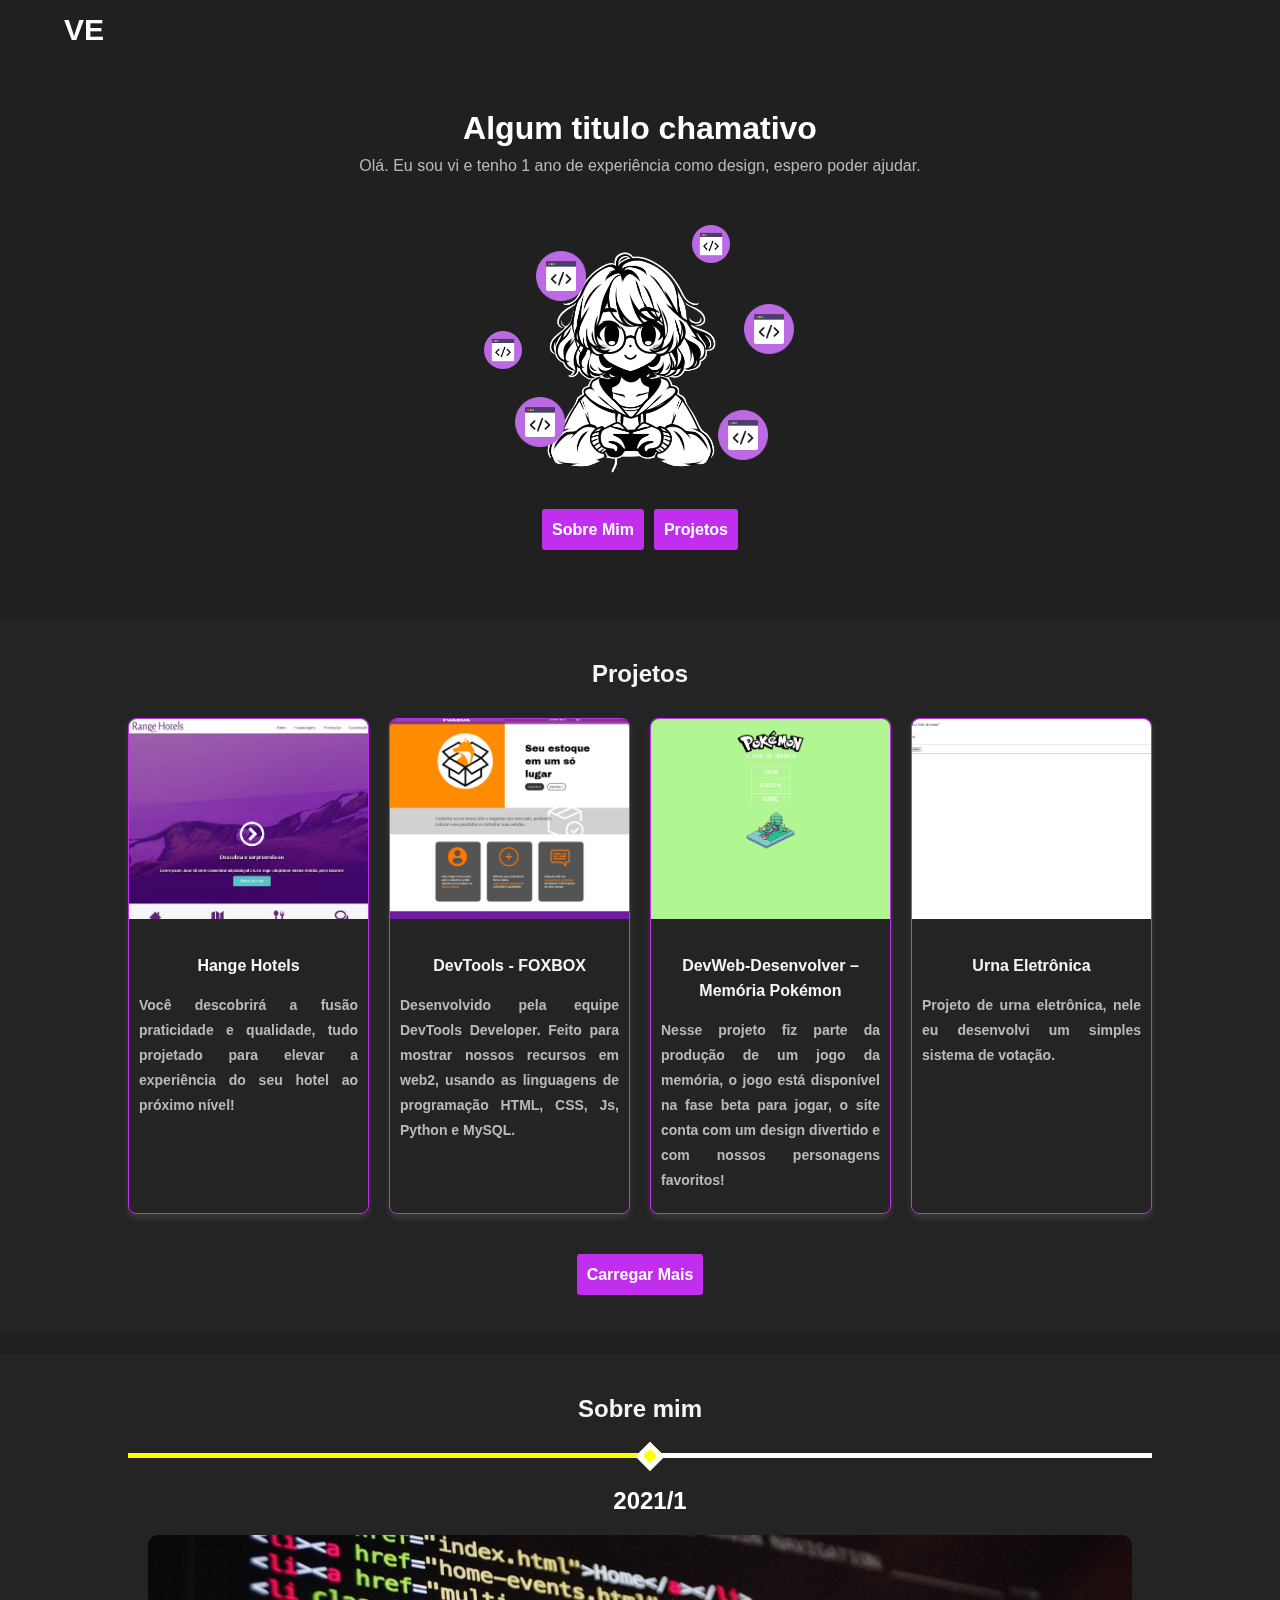
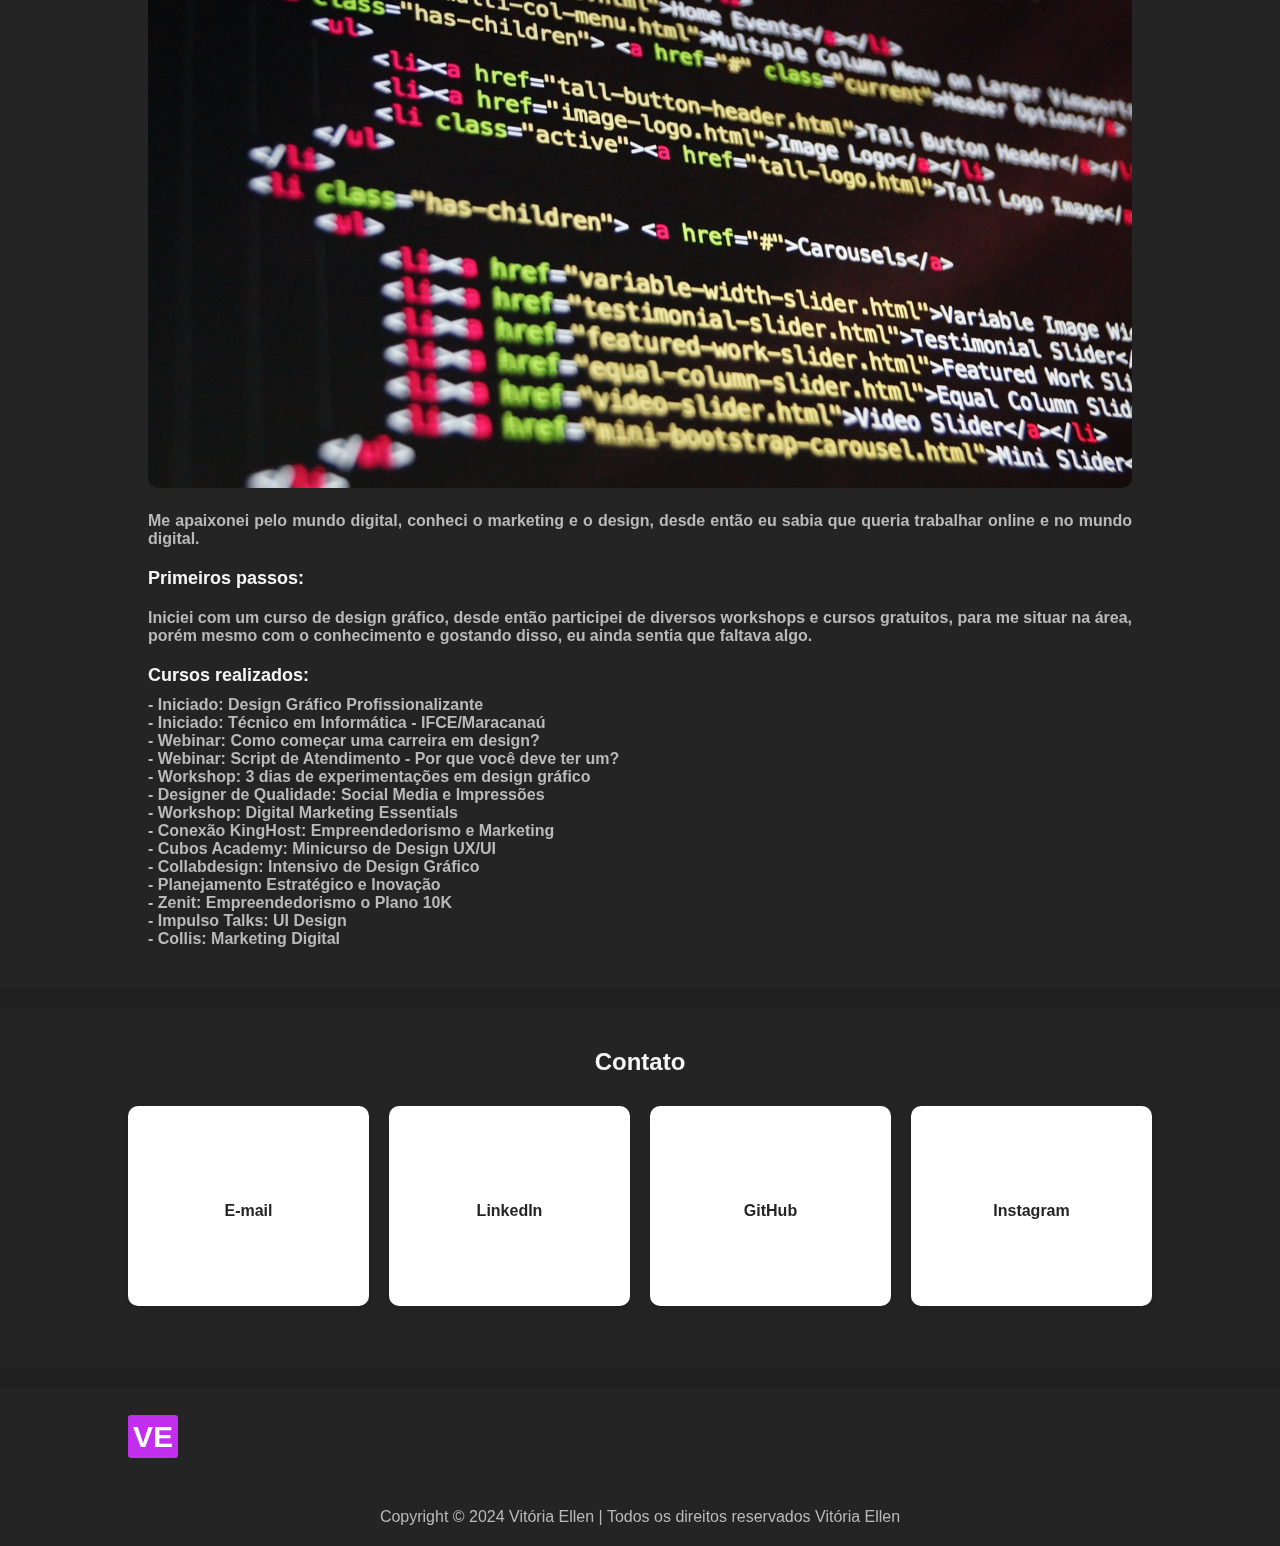
==== index.html @ 4b0fbac5 "Add files via upload" ====
<!DOCTYPE html>
<html lang="pt-BR">

<head>
    <meta charset="UTF-8">
    <meta http-equiv="X-UA-Compatible" content="IE=edge">
    <meta name="viewport" content="width=device-width, initial-scale=1.0">
    <link rel="stylesheet" href="style.css">
    <script src='https://kit.fontawesome.com/a076d05399.js' crossorigin='anonymous'></script>
    <script src="https://kit.fontawesome.com/3df637a2f2.js" crossorigin="anonymous"></script>
    <title>Portifólio | Vitoria Ellen Desenvolverdora Web</title>
    <link rel="shortcut icon" href="./images/logo.png" type="image/x-icon">
    <script src="script.js"></script>
</head>

<body id="home">



    <nav class="nav">
        <div class="logo"><a href="#home">VE</a></div>
        <ul class="menu">
            <li><a href="#home">Home</a></li>
            <li><a href="#Sobremim">Sobre</a></li>
            <li><a href="#Projetos">Projetos</a></li>
            <li><a href="#Contato">Contato</a></li>
        </ul>
        <div class="hamburger default"></div>
    </nav>



    <main>
        <div class="main-content">
            <h1 class="title">Algum titulo chamativo</h1>
            <p class="text">Olá. Eu sou vi e tenho 1 ano de experiência como design, espero poder ajudar.</p>



            <div class="flip-container">
                <div class="flipper">
                    <div class="front">
                        <img class="im" src="./images/eu1.png" alt="imagem da vi" />
                        <img class="logs" src="./images/code.png" />
                        <img class="logs" src="./images/code.png" />
                        <img class="logs" src="./images/code.png" />
                        <img class="logs" src="./images/code.png" />
                        <img class="logs" src="./images/code.png" />
                        <img class="logs" src="./images/code.png" />
                    </div>
                    <div class="back">
                        <img class="im pl" src="./images/code.png" />
                        <img class="logs" src="./images/html.png" />
                        <img class="logs" src="./images/css.png" />
                        <img class="logs" src="./images/nd.png" />
                        <img class="logs" src="./images/wp.png" />
                        <img class="logs" src="./images/rt.png" />
                        <img class="logs" src="./images/js.png" />
                    </div>
                </div>
            </div>




            <div class="btns">
                <a href="#Sobremim" class="btn secti">sobre mim</a>
                <a href="#Projetos" class="btn secti">projetos</a>
            </div>
        </div>
    </main>



    <section class="sec" id="Projetos">

        <h2 class="subtitle">Projetos</h2>

        <section class="projets">
            <div class="projets-grid">
                <div class="card">
                    <div class="gallery">
                        <img class="main-image" src="./images/bn1.jpg" alt="">
                        <img src="./images/bn.jpg" alt="">
                        <img src="./images/bn.jpg" alt="">
                        <img src="./images/bn.jpg" alt="">
                        <img src="./images/bn.jpg" alt="">
                        <button class="prev">&#10094;</button>
                        <button class="next">&#10095;</button>
                    </div>

                    <div class="desc">
                        <h3 class="subtitle">Hange Hotels</h3>
                        <p class="text short">Você descobrirá a fusão praticidade e qualidade, tudo projetado para
                            elevar a experiência do seu hotel ao próximo nível!</p>
                        <p class="details">Concebido especialmente como um template para hotéis, este site foi
                            cuidadosamente desenvolvido. Sua proposta é auxiliar
                            tanto os clientes na seleção do que desejam. Aqui, você descobrirá a fusão praticidade e
                            qualidade, tudo projetado para
                            elevar a experiência do seu hotel ao próximo nível!</p>
                        <div class="atributes">
                            <p>Tamanho: <a class="dt">20GBb</a></p>
                            <p>Duração: <a class="dt">2 dias</a></p>
                            <p>Visitar site: <a class="link" href="#" target="_blank">link do site</a></p>
                        </div>
                    </div>
                </div>
                <div class="card">
                    <div class="gallery">
                        <img class="main-image" src="./images/bn2.png" alt="">
                        <img src="./images/rt.png" alt="">
                        <img src="./images/html.png" alt="">
                        <img src="./images/css.png" alt="">
                        <img src="./images/wp.png" alt="">
                        <button class="prev">&#10094;</button>
                        <button class="next">&#10095;</button>
                    </div>
                    <div class="desc">
                        <h3 class="subtitle">DevTools - FOXBOX</h3>
                        <p class="text short">Desenvolvido pela equipe DevTools Developer. Feito para mostrar nossos
                            recursos em web2, usando as linguagens de programação HTML, CSS, Js, Python e MySQL.</p>
                        <p class="details">Descrição: Trabalhei como Líder da equipe coordenando da melhor forma
                            possível para entregar o trabalho. Desenvolvido pela equipe DevTools Developer. Feito para
                            mostrar nossos recursos em web2, usando as linguagens de programação HTML, CSS, Js, Python e
                            MySQL. O projeto foi desenvolvido em equipe.</p>
                        <div class="atributes">
                            <p>Tamanho: <a class="dt">5,57 MB</a></p>
                            <p>Duração: <a class="dt">2 meses</a></p>
                            <p>Visitar site: <a class="link"
                                    href="https://vitoriaellen03.github.io/projetoestoque/foxbox"
                                    target="_blank">visitar site</a></p>
                            <p>Diretório de arquivos: <a class="link"
                                    href="https://github.com/vitoriaellen03/projetoestoque" target="_blank">visitar
                                    diretorio</a></p>
                            <p>Membros da equipe: <a class="link"
                                    href="https://github.com/orgs/DevTools-Developer/teams/fox-box/members"
                                    target="_blank">ver membros</a></p>
                        </div>
                    </div>
                </div>
                <div class="card">
                    <div class="gallery">
                        <img class="main-image" src="./images/bn3.png" alt="">
                        <img src="./images/rt.png" alt="">
                        <img src="./images/html.png" alt="">
                        <img src="./images/css.png" alt="">
                        <img src="./images/wp.png" alt="">
                        <button class="prev">&#10094;</button>
                        <button class="next">&#10095;</button>
                    </div>
                    <div class="desc">
                        <h3 class="subtitle">DevWeb-Desenvolver – Memória Pokémon</h3>
                        <p class="text short">Nesse projeto fiz parte da produção de um jogo da memória, o jogo está
                            disponível na fase beta para jogar, o site conta com um design divertido e com nossos
                            personagens favoritos!</p>
                        <p class="details">Descrição: DevWeb-Desenvolver foi o grupo responsável pela criação de um jogo
                            da memória, utilizando HTML, CSS, Javascript (EcmaScript). O projeto foi distribuído entre
                            os membros da equipe, onde eu fiquei responsável pela criação das páginas utilizando HTML e
                            CSS.</p>
                        <div class="atributes">
                            <p>Tamanho: <a class="dt">11,1 MB</a></p>
                            <p>Tempo de produção: <a class="dt">3 semanas</a></p>
                            <p>Visitar site: <a class="link" href="https://devweb-desenvolver.github.io/jogodamemoria"
                                    target="_blank">visitar site</a></p>
                            <p>Diretório de arquivos: <a class="link"
                                    href="https://github.com/vitoriaellen03/jogodamemoria" target="_blank">visitar
                                    diretorio</a></p>
                            <p>Membros da equipe: <a class="link"
                                    href="https://github.com/orgs/DevWeb-Desenvolver/teams" target="_blank">ver
                                    membros</a></p>
                        </div>
                    </div>
                </div>
                <div class="card">
                    <div class="gallery">
                        <img class="main-image" src="./images/bn4.png" alt="">
                        <img src="./images/rt.png" alt="">
                        <img src="./images/html.png" alt="">
                        <img src="./images/css.png" alt="">
                        <img src="./images/wp.png" alt="">
                        <button class="prev">&#10094;</button>
                        <button class="next">&#10095;</button>
                    </div>
                    <div class="desc">
                        <h3 class="subtitle">Urna Eletrônica</h3>
                        <p class="text short">Projeto de urna eletrônica, nele eu desenvolvi um simples sistema de
                            votação.</p>
                        <p class="details">Descrição: Desenvolvi um simples sistema de votação, com ele é possível votar
                            quantas vezes forem necessárias e também conta com a exibição do resultado final,
                            determinando o ganhador. O projeto foi desenvolvido utilizando HTML e JavaScript.</p>
                        <div class="atributes">
                            <p>Tamanho: <a class="dt">1.660 bytes</a></p>
                            <p>Tempo de produção: <a class="dt">1 hora</a></p>
                            <p>Visitar site: <a class="link" href="https://vitoriaellen03.github.io/urnaeletronica"
                                    target="_blank">visitar site</a></p>
                            <p>Diretório de arquivos: <a class="link"
                                    href="https://github.com/vitoriaellen03/urnaeletronica" target="_blank">visitar
                                    diretorio</a></p>
                        </div>
                    </div>
                </div>
                <div class="card">
                    <div class="gallery">
                        <img class="main-image" src="./images/bn12.png" alt="">
                        <img src="./images/rt.png" alt="">
                        <img src="./images/html.png" alt="">
                        <img src="./images/css.png" alt="">
                        <img src="./images/wp.png" alt="">
                        <button class="prev">&#10094;</button>
                        <button class="next">&#10095;</button>
                    </div>
                    <div class="desc">
                        <h3 class="subtitle">Calculadora Java</h3>
                        <p class="text short">Para calcular sua vida complicada! Desenvolvi um projeto inteiro em Java.
                        </p>
                        <p class="details">Descrição: A calculadora é um dos projetos mais feitos em todas as
                            linguagens, devido a isso, desenvolvi esse projeto da melhor forma possível, a fim de
                            melhorar minhas habilidades com a linguagem. É um projeto pessoal e inteiramente autoral,
                            contendo meus conhecimentos aplicados.</p>
                        <div class="atributes">
                            <p>Tamanho: <a class="dt">461 bytes</a></p>
                            <p>Tempo de produção: <a class="dt">2 horas</a></p>
                            <p>Diretório de arquivos: <a class="link"
                                    href="https://github.com/vitoriaellen03/calculadora" target="_blank">visitar
                                    diretorio</a></p>
                        </div>
                    </div>
                </div>
                <div class="card">
                    <div class="gallery">
                        <img class="main-image" src="./images/bn5.png" alt="">
                        <img src="./images/rt.png" alt="">
                        <img src="./images/html.png" alt="">
                        <img src="./images/css.png" alt="">
                        <img src="./images/wp.png" alt="">
                        <button class="prev">&#10094;</button>
                        <button class="next">&#10095;</button>
                    </div>
                    <div class="desc">
                        <h3 class="subtitle">Cartão Irrecusável</h3>
                        <p class="text short">Desenvolvi esse cartão para os devs apaixonados que não têm coragem de
                            chamar a pessoa pra sair, de nada!</p>
                        <p class="details">Descrição: O projeto consiste em trabalhar as animações e formas feitas
                            completamente com CSS, também trabalha responsividade, sendo compatível com diversos
                            tamanhos de telas.</p>
                        <div class="atributes">
                            <p>Tamanho: <a class="dt">30 MB</a></p>
                            <p>Tempo de produção: <a class="dt">10 horas</a></p>
                            <p>Visitar site: <a class="link"
                                    href="https://vitoriaellen03.github.io/cartaoirrecusavel/cartaozi"
                                    target="_blank">visitar site</a></p>
                            <p>Diretório de arquivos: <a class="link"
                                    href="https://github.com/vitoriaellen03/cartaoirrecusavel" target="_blank">visitar
                                    diretorio</a></p>
                        </div>
                    </div>
                </div>
                <div class="card">
                    <div class="gallery">
                        <img class="main-image" src="./images/bn6.png" alt="">
                        <img src="./images/rt.png" alt="">
                        <img src="./images/html.png" alt="">
                        <img src="./images/css.png" alt="">
                        <img src="./images/wp.png" alt="">
                        <button class="prev">&#10094;</button>
                        <button class="next">&#10095;</button>
                    </div>
                    <div class="desc">
                        <h3 class="subtitle">Catálogo de Produtos - Gatociames</h3>
                        <p class="text short">Desenvolvi este website com o propósito de criar um catálogo online para
                            uma loja de brincos.</p>
                        <p class="details">Descrição: O projeto foi focado exclusivamente no front-end, apresentando um
                            design simples e atraente que atendeu exatamente às solicitações do cliente.</p>
                        <div class="atributes">
                            <p>Tamanho: <a class="dt">1.097 KB</a></p>
                            <p>Tempo de produção: <a class="dt">1 semana</a></p>
                            <p>Visitar site: <a class="link" href="https://vitoriaellen03.github.io/gatociames/"
                                    target="_blank">visitar site</a></p>
                            <p>Diretório de arquivos: <a class="link"
                                    href="https://github.com/vitoriaellen03/gatociames?tab=readme-ov-file"
                                    target="_blank">visitar
                                    diretorio</a></p>
                        </div>
                    </div>
                </div>
                <div class="card">
                    <div class="gallery">
                        <img class="main-image" src="./images/bn7.png" alt="">
                        <img src="./images/rt.png" alt="">
                        <img src="./images/html.png" alt="">
                        <img src="./images/css.png" alt="">
                        <img src="./images/wp.png" alt="">
                        <button class="prev">&#10094;</button>
                        <button class="next">&#10095;</button>
                    </div>
                    <div class="desc">
                        <h3 class="subtitle">Primeiro portfólio</h3>
                        <p class="text short">Apresento-lhes o meu portfólio, concebido com o intuito de exibir minhas
                            habilidades e facilitar a comunicação com os clientes.</p>
                        <p class="details">Descrição: Além disso, ele desempenha o papel de um currículo, sendo
                            desenvolvido por meio das linguagens HTML5, CSS e Js.</p>
                        <div class="atributes">
                            <p>Tamanho: <a class="dt">2,3 MB</a></p>
                            <p>Tempo de produção: <a class="dt">90 horas</a></p>
                            <p>Visitar site: <a class="link" href="https://vitoriaellen03.github.io/portifolio"
                                    target="_blank">visitar site</a></p>
                            <p>Diretório de arquivos: <a class="link"
                                    href="https://github.com/vitoriaellen03/portifolio" target="_blank">visitar
                                    diretorio</a></p>
                        </div>
                    </div>
                </div>
                <div class="card">
                    <div class="gallery">
                        <img class="main-image" src="./images/bn8.pnG" alt="">
                        <img src="./images/rt.png" alt="">
                        <img src="./images/html.png" alt="">
                        <img src="./images/css.png" alt="">
                        <img src="./images/wp.png" alt="">
                        <button class="prev">&#10094;</button>
                        <button class="next">&#10095;</button>
                    </div>
                    <div class="desc">
                        <h3 class="subtitle">Catálogo de Serviços - NK Informática</h3>
                        <p class="text short">Esse site é um site demonstrativo de serviços oferecidos por essa
                            Assistência Técnica de Informática NK Informática, foi desenvolvido para exibir seus
                            serviços.</p>
                        <p class="details">Descrição: Desenvolvi o site para a loja NK Informática visando mostrar seus
                            serviços oferecidos. Consequentemente, visando responsividade, legibilidade, desempenho e
                            acessibilidade.</p>
                        <div class="atributes">
                            <p>Tamanho: <a class="dt">8,4 MB</a></p>
                            <p>Tempo de produção: <a class="dt">24 horas</a></p>
                            <p>Visitar site: <a class="link" href="https://nkinformatica.netlify.app"
                                    target="_blank">visitar site</a></p>
                            <p>Diretório de arquivos: <a class="link"
                                    href="https://github.com/vitoriaellen03/nkinformaticasite" target="_blank">visitar
                                    diretorio</a></p>
                        </div>
                    </div>
                </div>
                <div class="card">
                    <div class="gallery">
                        <img class="main-image" src="./images/bn9.png" alt="">
                        <img src="./images/rt.png" alt="">
                        <img src="./images/html.png" alt="">
                        <img src="./images/css.png" alt="">
                        <img src="./images/wp.png" alt="">
                        <button class="prev">&#10094;</button>
                        <button class="next">&#10095;</button>
                    </div>
                    <div class="desc">
                        <h3 class="subtitle">Calculadora de Juros - NK Informática</h3>
                        <p class="text short">Essa calculadora extraordinária calcula os juros das principais máquinas
                            de cartão de crédito e débito, permitindo melhor precificação de produtos e serviços.</p>
                        <p class="details">Descrição: A calculadora como um objeto de suma importância, faz parte do
                            cotidiano, e é importante para cálculos complexos, para ajudar a calcular o juros de
                            maquinetas desenvolvi essas calculadora para facilitar na hora de colocar preços nos seus
                            serviços e produtos.</p>
                        <div class="atributes">
                            <p>Tamanho: <a class="dt">283 KB</a></p>
                            <p>Tempo de produção: <a class="dt">24 horas</a></p>
                            <p>Visitar site: <a class="link" href="https://vitoriaellen03.github.io/calculadorank"
                                    target="_blank">visitar site</a></p>
                            <p>Diretório de arquivos: <a class="link"
                                    href="https://github.com/vitoriaellen03/calculadorank" target="_blank">visitar
                                    diretorio</a></p>
                        </div>
                    </div>
                </div>
                <div class="card">
                    <div class="gallery">
                        <img class="main-image" src="./images/bn10.png" alt="">
                        <img src="./images/rt.png" alt="">
                        <img src="./images/html.png" alt="">
                        <img src="./images/css.png" alt="">
                        <img src="./images/wp.png" alt="">
                        <button class="prev">&#10094;</button>
                        <button class="next">&#10095;</button>
                    </div>
                    <div class="desc">
                        <h3 class="subtitle">Gatociames.shop</h3>
                        <p class="text short">Uma linda loja virtual, responsiva, que permite fazer compras online, o
                            site conta com sistema de compras, página de minha conta, loja, painel de administrador e
                            muito mais.</p>
                        <p class="details">Descrição: O site foi desenvolvido para a loja virtual Gatociames, conta com
                            sistema de compras online, banco de dados, mensagens de pedidos via WhatsApp, rastreio de
                            encomendas, envios via correios ou local, e-mails de suporte e também painel de
                            administrador, permitindo que o dono possa adicionar e remover produtos. O site também conta
                            com manutenção pessoal caso aconteça erros.</p>
                        <div class="atributes">
                            <p>Tamanho: <a class="dt">2 GB</a></p>
                            <p>Tempo de produção: <a class="dt">168 horas</a></p>
                            <p>Visitar site: <a class="link" href="https://gatociames.shop" target="_blank">visitar
                                    site</a></p>
                        </div>
                    </div>
                </div>
                <div class="card">
                    <div class="gallery">
                        <img class="main-image" src="./images/bn11.png" alt="">
                        <img src="./images/rt.png" alt="">
                        <img src="./images/html.png" alt="">
                        <img src="./images/css.png" alt="">
                        <img src="./images/wp.png" alt="">
                        <button class="prev">&#10094;</button>
                        <button class="next">&#10095;</button>
                    </div>
                    <div class="desc">
                        <h3 class="subtitle">Loja virtual</h3>
                        <p class="text short">Uma linda loja virtual, responsiva, que permite fazer compras online, o
                            site conta com sistema de compras, página de minha conta, loja, painel de administrador e
                            muito mais.</p>
                        <p class="details">Descrição: O site foi desenvolvido para template de loja, conta com sistema
                            de compras online, banco de dados, mensagens de pedidos via whatsapp, rastreio de
                            encomendas, envios via correios ou local, e-mails de suporte e também painel de
                            administrador.</p>
                        <div class="atributes">
                            <p>Tamanho: <a class="dt">2 GB</a></p>
                            <p>Tempo de produção: <a class="dt">168 horas</a></p>
                            <p>Visitar site: <a class="link" href="https://vitoriaellen.com/lojavirtual"
                                    target="_blank">visitar site</a></p>
                        </div>
                    </div>
                </div>
            </div>
            <button class="btn" id="carregarMais"> Carregar mais</button>
        </section>

        <section class="galery-exibition">
            <div class="card-galery">
                <div class="" id="close"></div>
                <div class="carousel-container-galery">
                    <div class="carousel-content-cards"></div>
                </div>
                <div class="setas">
                    <span class="seta-esquerda">&#10094;</span>
                    <span class="seta-direita">&#10095;</span>
                </div>
            </div>

            <div class="exibition-imgs">
                <div class="close" id="close"></div>
                <div class="imgs-exi"></div>
            </div>
        </section>
    </section>

    <section class="sec" id="Sobremim">
        <article>
            <h2 class="subtitle">Sobre mim</h2>
            <p class="text"></p>
            </h2>
        </article>

        <div class="content-timeline">
            <div class="horizontal-line">
                <div class="nav-ball"></div>
                <div class="ball-line"></div>
                <div class="nav-line"></div>
            </div>
            <div class="carousel-container">
                <div class="carousel-content">
                    <div class="carousel-item">
                        <div class="nav-op">
                            <div class="op-ball"></div>
                            <h2 class="ano">2021/1</h2>
                        </div>
                        <img src="./images/bn.jpg" alt="">
                        <p class="text">Me apaixonei pelo mundo digital, conheci o marketing e o design, desde então eu
                            sabia que queria trabalhar online e no
                            mundo digital.</p>
                        <h3 class="subtitle">Primeiros passos:</h3>
                        <p class="text">Iniciei com um curso de design gráfico, desde então participei de diversos
                            workshops e cursos gratuitos, para me situar
                            na área, porém mesmo com o conhecimento e gostando disso, eu ainda sentia que faltava algo.
                        </p>
                        <h3 class="subtitle">Cursos realizados:</h3>
                        <ul>
                            <li>Iniciado: Design Gráfico Profissionalizante</li>
                            <li>Iniciado: Técnico em Informática - IFCE/Maracanaú</li>
                            <li>Webinar: Como começar uma carreira em design?</li>
                            <li>Webinar: Script de Atendimento - Por que você deve ter um?</li>
                            <li>Workshop: 3 dias de experimentações em design gráfico</li>
                            <li>Designer de Qualidade: Social Media e Impressões</li>
                            <li>Workshop: Digital Marketing Essentials</li>
                            <li>Conexão KingHost: Empreendedorismo e Marketing</li>
                            <li>Cubos Academy: Minicurso de Design UX/UI</li>
                            <li>Collabdesign: Intensivo de Design Gráfico</li>
                            <li>Planejamento Estratégico e Inovação</li>
                            <li>Zenit: Empreendedorismo o Plano 10K</li>
                            <li>Impulso Talks: UI Design</li>
                            <li>Collis: Marketing Digital</li>
                        </ul>

                    </div>
                    <div class="carousel-item">
                        <div class="nav-op">
                            <div class="op-ball"></div>
                            <h2 class="ano">2021/2</h2>
                        </div>
                        <img src="./images/bn.jpg" alt="">
                        <p class="text">Durante todo o tempo que senti que algo faltava entrei para o curso Técnico em
                            Informática, de cara, eu amei aquele
                            mundo, por eu ser uma pessoa no equilíbrio de humanas e exatas, consegui ver várias portas
                            se abrindo no mundo da
                            tecnologia.</p>
                        <h3 class="subtitle">Primeiros passos:</h3>
                        <p class="text">O curso de Informática abrangeu diversas áreas, todas interessantíssimas onde eu
                            posso me reinventar diversas vezes, o
                            Design Gráfico e o Marketing abriram portas de criatividade, somadas a Informática, descobri
                            que tecnologia pode ser
                            tudo e está em tudo .
                        </p>
                        <h3 class="subtitle">Cursos realizados:</h3>
                        <ul>
                            <li>Concluído: Design Gráfico Profissionalizante</li>
                            <li>Em andamento: Técnico em Informática - IFCE/Maracanaú</li>
                            <li>NDG LINUX ESSENTIALS</li>
                            <li>NDG LINUX SERIES</li>
                            <li>Introdução a Programação</li>
                            <li>Eletricidade e Eletrônica para Informática</li>
                            <li>Desenvolvimento Pessoal e Profissional</li>
                            <li>Sistemas Operacionais</li>
                            <li>Programação Orientada a Objetos</li>
                        </ul>


                    </div>
                    <div class="carousel-item">
                        <div class="nav-op">
                            <div class="op-ball"></div>
                            <h2 class="ano">2022</h2>
                        </div>
                        <img src="./images/bn.jpg" alt="">
                        <p class="text">A programação era algo que eu já gostei de cara, e é algo que tive muita
                            familiaridade.</p>
                        <p class="text">Apesar da familiaridade, não foi fácil, existem diversos desafios a serem
                            superados no percurso, e todos eles me
                            ensinaram e continuam me ensinando. Foi nesse período que me apaixonei pelo frontend, e
                            então pude me aprimorar ainda
                            mais, pude perceber como aplicar meus conhecimentos adquiridos em algo que gosto.
                        </p>
                        <h3 class="subtitle">Cursos realizados:</h3>
                        <ul>
                            <li>Em andamento: Técnico em Informática - IFCE/Maracanaú</li>
                            <li>Introdução a Engenharia de Software</li>
                            <li>Programação para WEB I</li>
                            <li>Redes de computadores</li>
                            <li>Instalação e Manutenção de Computadores</li>
                            <li>Programação para WEB II</li>
                            <li>Udemy: Web Frontend Fundamentos HTML CSS JS</li>
                        </ul>


                    </div>
                    <div class="carousel-item">
                        <div class="nav-op">
                            <div class="op-ball"></div>
                            <h2 class="ano">2023</h2>
                        </div>
                        <img src="./images/bn.jpg" alt="">
                        <p class="text">Apesar da familiaridade, não foi fácil, existem diversos desafios a serem
                            superados no percurso, e todos eles me
                            ensinaram e continuam me ensinando. Foi nesse período que me apaixonei pelo frontend, e
                            então pude me aprimorar ainda
                            mais, pude perceber como aplicar meus conhecimentos adquiridos em algo que gosto.
                        </p>
                        <h3 class="subtitle">Cursos realizados:</h3>
                        <ul>
                            <li>Concluído: Técnico em Informática - IFCE/Maracanaú</li>
                            <li>Servidores e Redes de Computadores</li>
                            <li>Lógica e Algoritmos</li>
                            <li>Introdução À Análise De Dados - Microsoft Power Bi</li>
                            <li>Preparando Dados Para Análise - Microsoft Power Bi</li>
                            <li>Modelando Dados No Power Bi</li>
                            <li>Visualizando Dados No Power Bi</li>
                            <li>Fundamentos Do Power Bi</li>
                            <li>Fundamentos de Excel</li>
                        </ul>
                    </div>
                    <div class="carousel-item">
                        <div class="nav-op">
                            <div class="op-ball"></div>
                            <h2 class="ano">2024</h2>
                        </div>
                        <img src="./images/bn.jpg" alt="">
                        <p class="text">Estou iniciando em novos projetos e me aprofundando ainda mais nas lógicas de
                            programação voltadas para o Front End,
                            Meus conhecimentos já envolvem HTML, CSS, JS, Java, Wordpress, Banco de Dados e AWS. As
                            linguagens em foco este ano são
                            React, TypeScript e Nodejs.
                        </p>
                        <h3 class="subtitle">Cursos realizados:</h3>
                        <ul>
                            <li>Iniciado: Fundamentos TypeScript</li>
                            <li>Iniciado: Node.js</li>
                            <li>Iniciado: React</li>
                            <li>Iniciado: Fundamentos Wordpress</li>
                            <li>Fundamentos de Lógica de Programação</li>
                        </ul>
                    </div>

                    <div class="carousel-item final"></div>
                </div>
            </div>
        </div>
    </section>

    <section class="sec" id="Contato">
        <h2 class="subtitle">Contato</h2>
        <ul class="list-items">
            <li class="redes">
                <a href="mailto:contato.vitoriaellen03@gmail.com" target="_blank">
                    <i class='fas fa-envelope-square'></i>
                    <p class="text">E-mail</p>
                </a>
            </li>
            <li class="redes">
                <a href="https://www.linkedin.com/in/vitoriaellen03" target="_blank">
                    <i class='fab fa-linkedin'></i>
                    <p class="text">LinkedIn</p>
                </a>
            </li>
            <li class="redes">
                <a href="https://github.com/vitoriaellen03" target="_blank">
                    <i class='fab fa-github-square'></i>
                    <p class="text">GitHub</p>
                </a>
            </li>
            <li class="redes">
                <a href="https://www.instagram.com/vii16_" target="_blank">
                    <i class='fab fa-instagram-square'></i>
                    <p class="text">Instagram</p>
                </a>
            </li>
        </ul>
    </section>


    <footer class="fote">
        <section class="sec">
            <nav class="nav">
                <div class="logo"><a href="#home">VE</a></div>
                <ul class="menu-foter">
                    <li><a href="#home">Home</a></li>
                    <li><a href="#Sobremim">Sobre</a></li>
                    <li><a href="#Projetos">Projetos</a></li>
                    <li><a href="#Contato">Contato</a></li>
                </ul>
            </nav>
        </section>
        <section class="sec">
            <p class="text">Copyright © 2024 Vitória Ellen | Todos os direitos reservados Vitória Ellen</p>
        </section>
    </footer>

</body>

</html>
---- style.css ----
/*

titulo - var(--titulo)
subtitulo - var(--subtitulo)
texto - var(--texto)
link - var (--accent)
opção - var(--opção)
fundo geral - var(--fundogr)
fundo secnav - var(--fundosecnav)
fundo sec - var(--fundosec)
border - var(--border)
fundo blur - cadetvar(--fundosecnav)

font - font-family: Arial, sans-serif;


*/

:root {
    --titulo: white;
    --subtitulo: #f5f5f5;
    --texto: rgb(185, 185, 185);
    --accent: rgb(193, 46, 238);
    --opção: rgb(193, 46, 238);
    --fundogr: #202020;
    --fundosec: none;
    --fundosecnav: #242424;
    --border: #fff;
    --fundopt: rgba(0, 0, 0, 0.7);
    --luz: 0 4px 5px rgba(255, 255, 255, 0.7);
    --fundoblur: blur(3px);
}


/*Zerando CSS*/
* {
    margin: 0;
    padding: 0;
    box-sizing: border-box;
}


/* Padrões */
body {
    scroll-behavior: smooth;
    margin: 0;
    font-family: Arial, sans-serif;
    background: var(--fundogr);
    box-sizing: border-box;
}

h1,
h2,
h3,
h4,
h5,
h6,
.title {
    color: var(--titulo);
    font-size: clamp(20px, auto, 32px);
}

.subtitle {
    color: var(--subtitulo);
    font-size: clamp(12px, auto, 20px);
}

p,
.text {
    color: var(--texto);
    font-size: clamp(10px, auto, 10px);
}

img {
    width: 100%;
}

a {
    color: var(--accent);
}

.btn {
    font-size: inherit;
    border: none;
    font-family: inherit;
    text-transform: capitalize;
    border-radius: 3px;
    text-decoration: none;
    color: var(--titulo);
    background: var(--accent);
    padding: 8px 10px;
    font-weight: 600;
    line-height: 25px;
}

.btns {
    margin-top: 20px;
    display: flex;
    column-gap: 10px;
    text-align: center;
    justify-content: center;
}
.btns .btn {
    overflow: hidden;
    max-height: 100px;
}

.btn:hover {
    transition: 0.3s ease;
    color: var(--accent);
    background: var(--titulo);
}

/*logo*/
.logo a {
    font-size: 30px;
    text-decoration: none;
    font-weight: bold;
    color: inherit;
}

/* Navgation Menu */
.nav {
    color: var(--titulo);
    display: flex;
    justify-content: space-between;
    align-items: center;
    padding: 10px 5%;
    top: 0;
    z-index: 1000;
    height: 60px;
    width: auto;

    background: transparent;
    position: sticky;
    font-size: 20px;
    text-transform: capitalize;

    border-bottom: 1px solid transparent;
    transition: 0.3s ease;
}

.nav::before {
    content: '';
    position: absolute;
    top: 0;
    left: 0;
    right: 0;
    bottom: 0;
    backdrop-filter: blur(10px);
    -webkit-backdrop-filter: blur(5px);
    z-index: -1;
}

/*cor da nav ao scrolar*/
.nav.scrolled {
    border-bottom: 1px solid var(--titulo);
}


/* Menu geral - fonte e estilos */
.menu {
    list-style: none;
    display: flex;
}

.menu li:not(:last-child) {
    margin-right: 40px;
}

.menu li a {
    color: var(--titulo);
    text-decoration: none;
    display: block;
    height: 100%;
    width: 100%;
    align-content: center;
    font-weight: bold;
}

.menu li a:hover {
    color: var(--opção);
}


/* Animações do menu */
.menu li {
    animation-duration: 0.5s;
    animation-name: slidein;
    animation-fill-mode: forwards;
    opacity: 0;
}

.menu li:nth-child(1) {
    animation-delay: 0.1ms;
}

.menu li:nth-child(2) {
    animation-delay: 0.2s;
}

.menu li:nth-child(3) {
    animation-delay: 0.4s;
}

.menu li:nth-child(4) {
    animation-delay: 0.6s;
}

@keyframes slidein {
    from {
        opacity: 0;
        transform: translateX(-100%);
    }

    to {
        opacity: 1;
        transform: translateX(0%);
    }
}

/* Icone hamburguer */
.hamburger {
    display: none;
    font-size: 24px;
    cursor: pointer;
}

.hamburger.default::before {
    content: "\2630";
    font-size: 40px;
}

.hamburger.active::before {
    content: "\26CC";
    font-size: 30px;
}

/* Resposividade Navgation */
@media screen and (max-width: 768px) {

    /* ativo menu */
    .menu {
        display: none;
    }

    .hamburger {
        display: block;
    }

    .menu.active {
        display: flex;
        flex-direction: column;
        position: absolute;
        top: 60px;
        padding: 0;
        right: 0;
        left: 0;
        height: 90vh;
        border-top: 1px solid var(--border);
        justify-content: space-around;

        backdrop-filter: blur(10px);
        -webkit-backdrop-filter: blur(5px);
        background: transparent;
    }

    .menu.active li {
        padding: 20px;
        cursor: pointer;
        margin: 0;
        height: 100%;
        align-content: center;
    }

    .menu.active li:not(:last-child) {
        border-bottom: 1px solid var(--border);
    }

    .menu.active li a {
        display: block;
    }

    .menu.active li a:hover {
        color: inherit;
    }

    .menu.active li:hover {
        display: block;
        background: var(--opção);
    }

}


/* Main */
.main-content {
    padding: 20px;
    width: 100%;
    text-align: center;
    align-items: center;
    align-content: center;
    min-height: 60vh;
}


/* Animações main */
@keyframes flipar {

    0%,
    50% {
        transform: rotateY(0deg);
    }

    60%,
    100% {
        transform: rotateY(180deg);
    }
}

@keyframes float {

    0%,
    100% {
        transform: translateY(0) translateX(-5px);
    }

    25% {
        transform: translateY(-10px) translateX(5px);
    }

    50% {
        transform: translateY(0) translateX(5px);
    }

    75% {
        transform: translateY(-10px) translateX(-5px);
    }
}

@keyframes float-reverse {

    0%,
    100% {
        transform: translateY(0) translateX(5px);
    }

    25% {
        transform: translateY(-10px) translateX(-5px);
    }

    50% {
        transform: translateY(0) translateX(-5px);
    }

    75% {
        transform: translateY(-10px) translateX(5px);
    }
}

@keyframes scale {

    0%,
    100% {
        transform: scale(1);
    }

    50% {
        transform: scale(1.2);
    }
}

.main-content .title {
    margin-bottom: 10px;
}

.main-content .text {
    margin-bottom: 30px;
}

/*Position imagem main*/
.im {
    max-width: 300px;
    margin: initial;
    margin-left: -20px;
}

.pl {
    max-width: 300px;
    margin: initial;
    margin-left: 0px;
}

/* container flip */
.flip-container {
    display: inline-block;
    width: 300px;
    max-height: 200px;
    perspective: 1000px;
    padding: 20px;
}

/* Animação flipar */
.flipper {
    position: sticky;
    width: 100%;
    height: 100%;
    transition: transform 0.8s;
    transform-style: preserve-3d;
    animation: flipar 5s linear 1s infinite alternate both;
}

/* Position front e back */
.front,
.back {
    width: 100%;
    height: 100%;
    backface-visibility: hidden;
}

.flip-container .back {
    transform: rotateY(180deg);
    position: absolute;
    margin-top: calc(-100% - 20px);
}

.flip-container:hover .flipper {
    transform: rotateY(180deg);
}

.front img:not(:first-child) {
    position: absolute;
}


/* Position codes */
.logs {
    width: 50px;
    margin: 0 auto;
    position: absolute;
    animation: float 8s linear infinite;
}

.back .logs {
    background: #fff;
    border-radius: 100px;
    padding: 5px;
}

/* Estilos de logs */
.logs:nth-child(2) {
    top: 10%;
    left: 10%;
    animation: float-reverse 6s linear infinite;
}

.logs:nth-child(3) {
    top: 30%;
    left: 90%;
    animation: float 6s linear infinite;
}

.logs:nth-child(4) {
    top: 40%;
    left: -10%;
    animation: scale 3s linear infinite;
    width: 38px;
}

.logs:nth-child(5) {
    top: 0%;
    left: 70%;
    width: 38px;
    animation: float-reverse 4s linear infinite;
}

.logs:nth-child(6) {
    top: 65%;
    left: 2%;
}

.logs:last-child {
    top: 70%;
    left: 80%;
    animation: scale 3s linear infinite;
}



/* Alinhamento sections */
.sec {
    padding: 20px 20%;
    background-color: var(--fundosecnav);
    margin: 20px 0;
    align-content: start;
    min-height: 40vh;
    text-align: justify;
}

.sec .subtitle {
    text-align: center;
    margin: 20px 0px 30px 0px;
}

@media screen and (max-width: 1400px) {
    .sec {
        padding: 20px 10%;
    }
}

@media screen and (max-width: 768px) {
    .sec {
        padding: 20px;
    }
}




/* Projetos div */
.projets {
    text-align: center;
}

.projets-grid {
    display: grid;
    grid-template-columns: repeat(4, minmax(200px, 1fr));
    gap: 20px;
    justify-content: space-around;
}

.projets button {
    margin: 40px 0px 20px 0px;
    cursor: pointer;
}

.projets p {
    margin: 40px 0px 20px 0px;
}

.card {
    border-radius: 8px;
    box-shadow: 0 4px 6px rgba(255, 255, 255, 0.1);
    cursor: pointer;
    border: 1px solid var(--accent);
}

.card:hover {
    box-shadow: 0 4px 6px rgba(255, 255, 255, 0.3);
    transform: scale(1.02);
}

.card img {
    border-radius: 8px 8px 0 0;
    width: 100%;
    height: 200px;
    object-fit: cover;
}

.card p {
    padding: 0 10px;
    margin: 0;
    margin-bottom: 20px;
    text-align: justify;
    font-size: 14px;
}

.card .atributes p {
    color: var(--texto);
}


.card .subtitle {
    padding: 0 10px;
    margin: 30px 0px 15px 0px;
    font-size: 16px;
}

@media screen and (max-width: 1078px) {
    .projets-grid {
        grid-template-columns: repeat(auto-fill, minmax(180px, 1fr));
    }

    .card img {
        height: 200px;
    }
}




@keyframes spin {
    0% {
        transform: rotate(0deg);
    }

    100% {
        transform: rotate(360deg);
    }
}

#carregarMais.loading {
    font-size: inherit;
    font-weight: inherit;
    font-family: inherit;
    color: inherit;
    background-color: transparent;
    border: none;
    padding: 0;
    margin: 40px 0px 20px 0px;
    cursor: default;
    pointer-events: none;
}

#carregarMais.loading:after {
    content: '';
    display: block;
    width: 20px;
    height: 20px;
    border: 3px solid #ccc;
    border-top-color: #333;
    border-radius: 50%;
    animation: spin 1s linear infinite;
    margin: 10px auto;
}


.card .gallery :not(:first-child) {
    display: none;
}




.galery-exibition {
    top: 0;
    left: 0;
    width: 100%;
    height: 100%;
    padding: 20px;
    align-items: center;
    justify-content: center;
    align-content: center;
    background: var(--fundopt);
    backdrop-filter: var(--fundoblur);
    -webkit-backdrop-filter: blur(5px);
    overflow: auto;
    z-index: 1000;
    cursor: pointer;
}

.galery-exibition .card-galery {
    transform: scale(0.8);
    transition: transform 0.5s;
}

.galery-exibition.visible .card-galery {
    transform: scale(1);
}

.card-galery {
    max-width: 800px;
    overflow: auto;
    overflow-y: auto;
    align-content: center;
    justify-content: center;
    align-items: center;
    justify-items: center;
    justify-content: center;
}



.aditinal-information {
    margin: 0 auto;
    max-width: 800px;
    border-radius: 10px;
    display: grid;
    grid-template-columns: repeat(2, 1fr);
    gap: 20px;
    background-color: var(--fundosecnav);
    box-shadow: var(--luz);
    flex: 0 0 auto;
    width: 100%;
    min-width: 100%;
    scroll-snap-align: start;
    padding: 20px;
    cursor: initial;
}

.carousel-content-cards {
    display: flex;
    transition: transform 0.3s ease-in;
}

.aditinal-information {
    transform: scale(0.5);
    transition: transform 0.3s ease;
}


.aditinal-information .colum {
    padding: 10px;
}


@media screen and (max-width: 768px) {
    .aditinal-information {
        grid-template-columns: 1fr;
    }

    .aditinal-information .colum {
        padding: 10px;
    }
}


.cont-gal {
    position: relative;
    margin: 0 auto;
    overflow: hidden;
}

.galery-exibition .gallery {
    position: relative;
    display: flex;
    width: 100%;
    overflow: hidden;
    scroll-snap-type: x mandatory;
    -webkit-overflow-scrolling: touch !important;
    margin-bottom: 20px;
}

.galery-exibition .gallery::-webkit-scrollbar {
    display: none;
}

.galery-exibition .gallery img {
    width: 100%;
    scroll-snap-align: start;
    vertical-align: text-top;
    display: inline-block;
    object-fit: cover;
    height: 350px;
    cursor: pointer;
}



.desc {
    margin-top: 10px;
    font-weight: 600;
    line-height: 25px;
}

.title-card {
    font-size: 28px;
    margin-bottom: 20px;
}

.galery-exibition .subtitle {
    margin-top: 0;
    font-size: 20px;
}

.details {
    margin-bottom: 20px;
    font-weight: 600;
    line-height: 28px;
}

.atributes p {
    font-weight: 700;
    color: var(--titulo);
    line-height: 25px;
}

.atributes {
    margin-top: 25px;
}

.dt {
    color: var(--texto);
}

.card-galery {
    position: relative;
    margin: 0 auto;
    overflow: hidden;
}

.colum .subtitle {
    text-align: justify;
    color: var(--titulo);
    margin-bottom: 20px;
}

.prev,
.next {
    z-index: 1;
    background-color: rgba(255, 255, 255, 0.5);
    cursor: pointer;
    position: absolute;
    top: 50%;
    transform: translateY(-50%);
    border: none;
    padding: 10px;
    z-index: 1;
}

.prev,
.seta-esquerda {
    left: 0;
}

.next,
.seta-direita {
    right: 0;
}

.seta-direita,
.seta-esquerda {
    z-index: 1;
    background-color: rgba(255, 255, 255, 0.1);
    cursor: pointer;
    position: absolute;
    top: calc(50%);
    border: 2px solid #fff;
    z-index: 1;
    font-size: 24px;
    color: #fff;
    width: 40px;
    height: 40px;
    border-radius: 100%;
    text-align: center;
    line-height: 40px;
}

.seta-direita:hover,
.seta-esquerda:hover {
    background-color: rgba(255, 255, 255, 0.5);
    color: var(--subtitulo);
    transition: 0.3s;
}

#close {
    position: absolute;
    z-index: 1;
    top: 0px;
    right: 25px;
    color: var(--titulo);
    font-size: 20px;
    cursor: pointer;
}

#close::before {
    content: '';
    content: "\26CC";
}

.exibition-imgs {
    top: 0;
    left: 0;
    width: 100%;
    height: 100%;
    padding: 20px;

    background: var(--fundopt);
    backdrop-filter: var(--fundoblur);
    -webkit-backdrop-filter: blur(5px);
    overflow: auto;
    z-index: 100000;
    position: absolute;
    cursor: pointer;

    align-items: center;
    justify-content: center;
    justify-items: center;
    text-align: center;
    align-items: center;
    justify-content: center;
    align-content: center;
}

.imgs-exi img {
    text-align: center;
    max-width: 900px;
    margin: 0;
    cursor: initial;
}

.exibition-imgs .close {
    margin: 0;
    padding: 0;
    right: 0;
    margin-top: 20px;
}




.carousel-container {
    width: 100%;
    overflow-x: auto;
}

.carousel-content {
    display: flex;
    transition: transform 6s ease;
}

.carousel-item {
    flex: 0 0 auto;
    width: 100%;
    min-width: 100%;
    scroll-snap-align: start;
    padding: 20px 20%;
    width: 200px;
    text-align: center;
    cursor: pointer;
}

@media only screen and (max-width: 1500px) {
    .carousel-item {
        padding: 20px 10%;
    }
}

@media only screen and (max-width: 1280px) {
    .carousel-item {
        padding: 20px;
    }
}

.carousel-item .ano {
    padding-top: 20px;
    padding-left: 20px;
    margin-bottom: 20px;
}

.carousel-item .subtitle {
    color: var(--subtitulo);
    text-align: justify;
    font-size: 18px;
    margin-bottom: 10px;
}


.carousel-item .text {
    text-align: justify;
    font-weight: 600;
    margin-top: 20px;
    font-size: 16px;
}

.nav-op {
    position: relative;
    width: 100%;
}

.carousel-item img {
    border-radius: 10px;
}

.carousel-item ul {
    text-align: left;
    list-style: inside;
    list-style-type: "- ";

    font-weight: 600;
    color: var(--texto);
}

.horizontal-line {
    min-width: 100%;
    position: relative;
}

.ball-line {
    position: absolute;
    border-bottom: 5px solid rgb(255, 255, 0);
    width: 50%;
    margin-bottom: 30px;
}

.nav-line {
    margin-top: 20px;
    border-bottom: 5px solid #fff;
    width: 100%;
}

.op-ball,
.nav-ball {
    border: 5px solid #fff;
    width: 20px;
    height: 20px;
    transform: rotate(45deg);
    z-index: 1;
}

.nav-ball {
    position: absolute;
    left: 50%;
    top: calc(-50% - 5px);
    background: rgb(255, 255, 0);
    animation: shine 2s infinite;
}

.op-ball {
    margin-top: -31px;
    margin-left: 50%;
}





@keyframes shine {
    0% {
        box-shadow: 0 0 0 0 rgba(255, 255, 0, 0.8);
        /* Sem brilho */
    }

    50% {
        box-shadow: 0 0 10px 5px rgba(255, 255, 0, 0.8);
        /* Brilho máximo */
    }

    100% {
        box-shadow: 0 0 0 0 rgba(255, 255, 0, 0.8);
        /* Sem brilho */
    }
}









.list-items {
    display: grid;
    grid-template-columns: repeat(auto-fit, minmax(200px, 1fr));
    gap: 20px;
}

.redes {
    align-items: center;
    justify-content: center;
    align-content: center;
    cursor: pointer;
    text-align: center;
    list-style: none;
    background: #ffff;;
    padding: 20px;
    border-radius: 10px;
    min-height: 200px;
    box-shadow: 0 4px 6px rgba(0, 0, 0, 0.1);
}

.redes:hover {
    background: var(--accent);
    color: #f5f5f5;
    box-shadow: 0 4px 6px rgba(0, 0, 0, 0.3);
    transition: 0.5s ease;
}

.redes:hover .fas,
.redes:hover .fab,
.redes:hover .text {
    color: #f5f5f5;
    transition: 0.3s ease;
}

.redes .fas,
.redes .fab {
    
    font-size: 30px;
    height: auto;
    display: block;
}

.redes .text {
    color: #242424;
    margin-top: 10px;
    font-weight: 600;
    line-height: 25px;
    position: relative;
}

.redes a {
    text-decoration: none;
    display: block;
}

@media only screen and (max-width: 768px) {
    .list-items {
        grid-template-columns: repeat(auto-fit, minmax(200px, 1fr));
    }
}

@media only screen and (max-width: 480px) {
    .list-items {
        grid-template-columns: repeat(auto-fit, minmax(150px, 1fr));
    }
}





/* Footer*/
.menu-foter {
    list-style: none;
    position: relative;
    padding: 8px;
}

footer .nav {
    padding: 0;
    position: initial;
}

footer .logo a {
    background: var(--accent);
    padding: 5px;
    border-radius: 3px;
    color: var(--titulo);
}

.menu-foter li:not(:last-child) {
    margin-right: 40px;
}

.menu-foter li a {
    text-decoration: none;
    display: block;
    height: 100%;
    width: 100%;
    align-content: center;
    font-weight: bold;
}

/* Animações do menu */
.menu-foter li {
    animation-duration: 0.5s;
    animation-name: slidein;
    animation-fill-mode: forwards;
    opacity: 0;
}

.menu-foter li {
    display: inline-block;
}

footer .sec {
    text-align: center;
}

footer .sec {
    height: auto;
    min-height: auto;
    margin: 0;
}
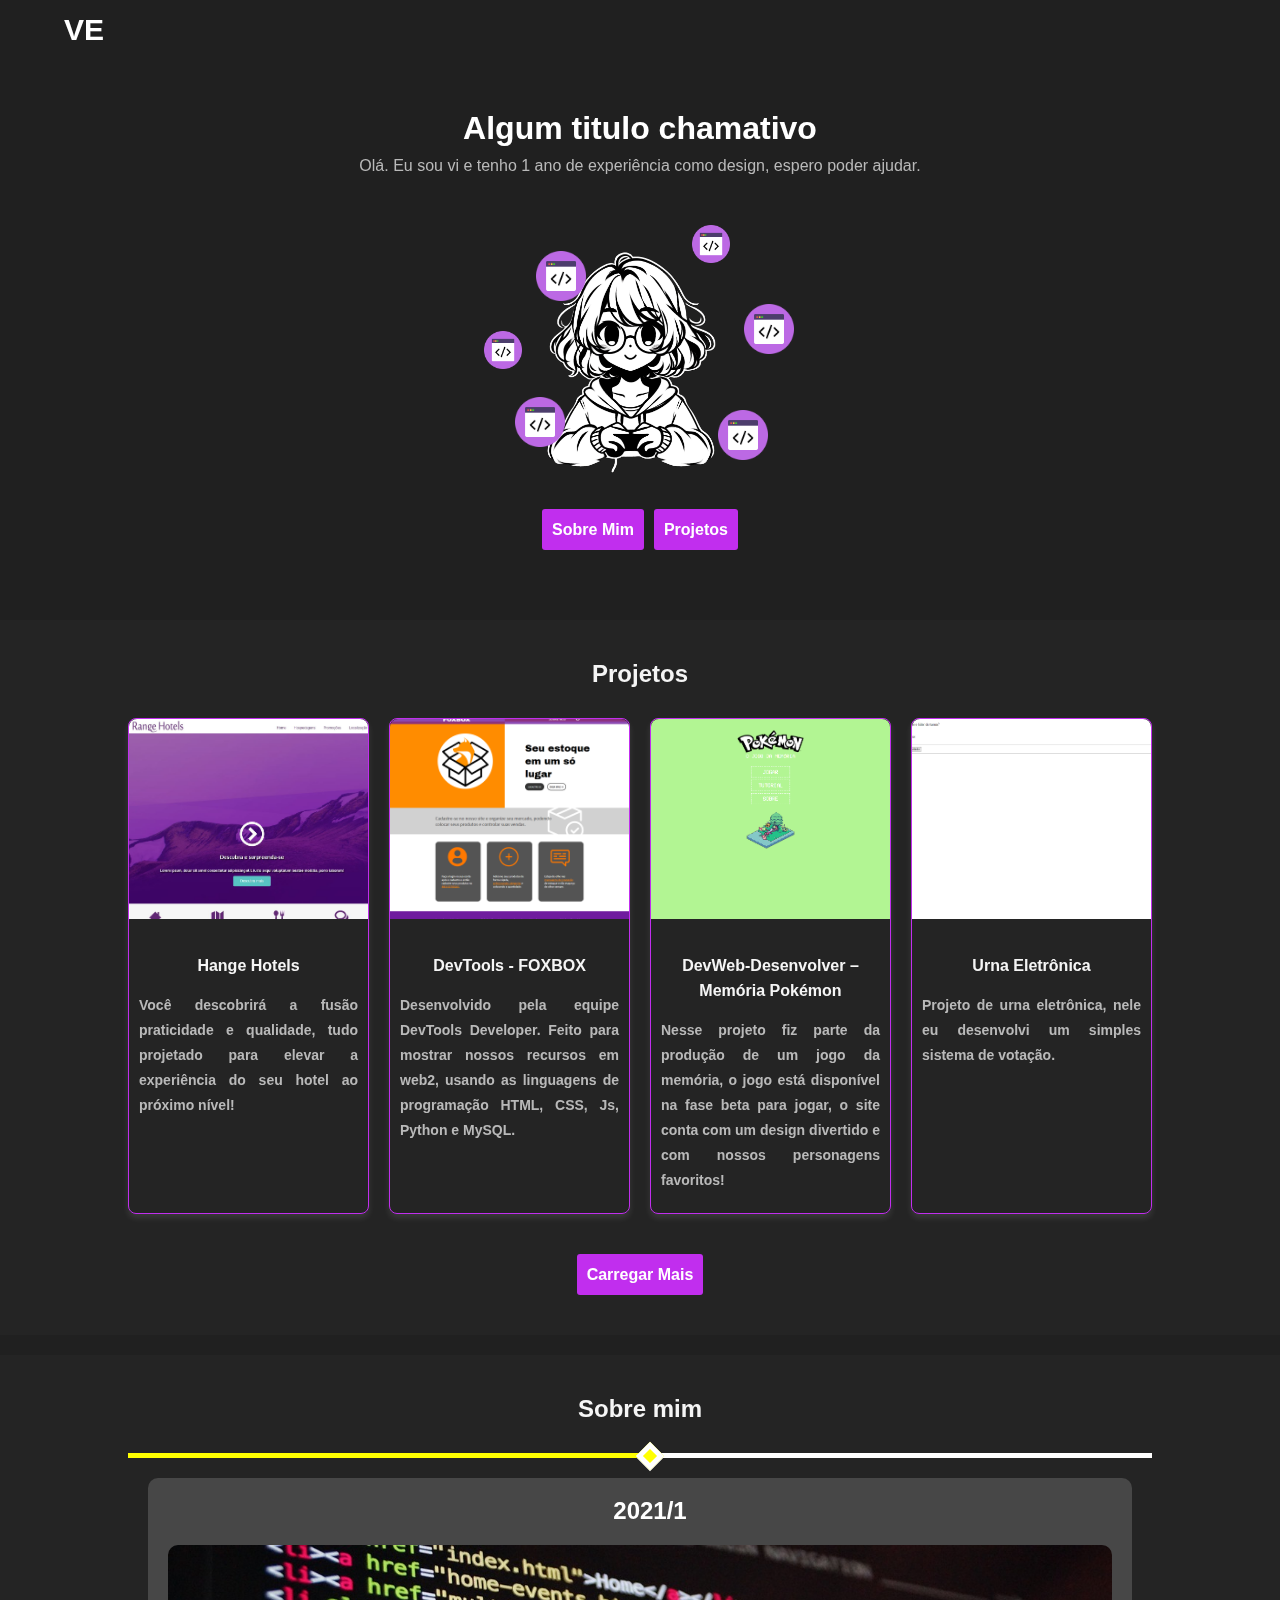
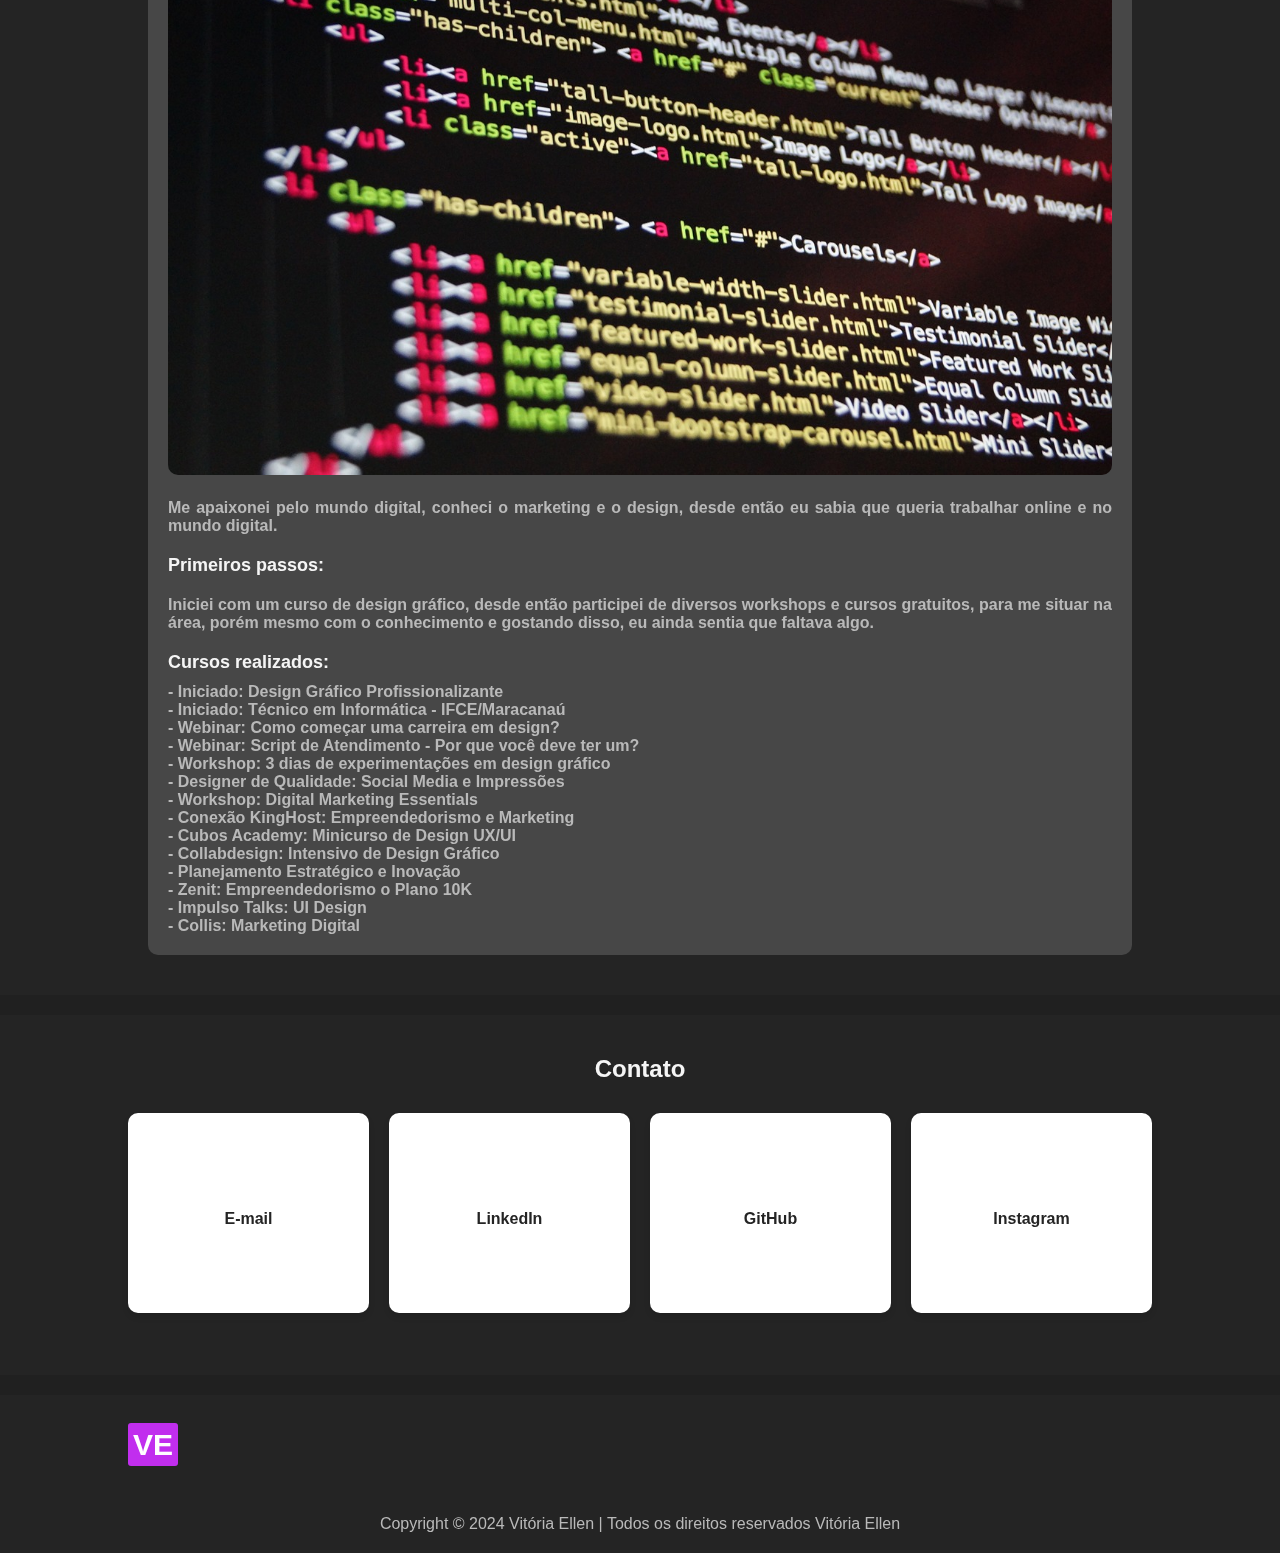
==== commit 565daa9a: "Add files via upload" ====
--- a/index.html
+++ b/index.html
@@ -462,143 +462,157 @@
             <div class="carousel-container">
                 <div class="carousel-content">
                     <div class="carousel-item">
-                        <div class="nav-op">
-                            <div class="op-ball"></div>
-                            <h2 class="ano">2021/1</h2>
-                        </div>
-                        <img src="./images/bn.jpg" alt="">
-                        <p class="text">Me apaixonei pelo mundo digital, conheci o marketing e o design, desde então eu
-                            sabia que queria trabalhar online e no
-                            mundo digital.</p>
-                        <h3 class="subtitle">Primeiros passos:</h3>
-                        <p class="text">Iniciei com um curso de design gráfico, desde então participei de diversos
-                            workshops e cursos gratuitos, para me situar
-                            na área, porém mesmo com o conhecimento e gostando disso, eu ainda sentia que faltava algo.
-                        </p>
-                        <h3 class="subtitle">Cursos realizados:</h3>
-                        <ul>
-                            <li>Iniciado: Design Gráfico Profissionalizante</li>
-                            <li>Iniciado: Técnico em Informática - IFCE/Maracanaú</li>
-                            <li>Webinar: Como começar uma carreira em design?</li>
-                            <li>Webinar: Script de Atendimento - Por que você deve ter um?</li>
-                            <li>Workshop: 3 dias de experimentações em design gráfico</li>
-                            <li>Designer de Qualidade: Social Media e Impressões</li>
-                            <li>Workshop: Digital Marketing Essentials</li>
-                            <li>Conexão KingHost: Empreendedorismo e Marketing</li>
-                            <li>Cubos Academy: Minicurso de Design UX/UI</li>
-                            <li>Collabdesign: Intensivo de Design Gráfico</li>
-                            <li>Planejamento Estratégico e Inovação</li>
-                            <li>Zenit: Empreendedorismo o Plano 10K</li>
-                            <li>Impulso Talks: UI Design</li>
-                            <li>Collis: Marketing Digital</li>
-                        </ul>
-
+                        <div class="ite">
+                            <div class="nav-op">
+                                <div class="op-ball"></div>
+                                <h2 class="ano">2021/1</h2>
+                            </div>
+                            <img src="./images/bn.jpg" alt="">
+                            <p class="text">Me apaixonei pelo mundo digital, conheci o marketing e o design, desde então
+                                eu
+                                sabia que queria trabalhar online e no
+                                mundo digital.</p>
+                            <h3 class="subtitle">Primeiros passos:</h3>
+                            <p class="text">Iniciei com um curso de design gráfico, desde então participei de diversos
+                                workshops e cursos gratuitos, para me situar
+                                na área, porém mesmo com o conhecimento e gostando disso, eu ainda sentia que faltava
+                                algo.
+                            </p>
+                            <h3 class="subtitle">Cursos realizados:</h3>
+                            <ul>
+                                <li>Iniciado: Design Gráfico Profissionalizante</li>
+                                <li>Iniciado: Técnico em Informática - IFCE/Maracanaú</li>
+                                <li>Webinar: Como começar uma carreira em design?</li>
+                                <li>Webinar: Script de Atendimento - Por que você deve ter um?</li>
+                                <li>Workshop: 3 dias de experimentações em design gráfico</li>
+                                <li>Designer de Qualidade: Social Media e Impressões</li>
+                                <li>Workshop: Digital Marketing Essentials</li>
+                                <li>Conexão KingHost: Empreendedorismo e Marketing</li>
+                                <li>Cubos Academy: Minicurso de Design UX/UI</li>
+                                <li>Collabdesign: Intensivo de Design Gráfico</li>
+                                <li>Planejamento Estratégico e Inovação</li>
+                                <li>Zenit: Empreendedorismo o Plano 10K</li>
+                                <li>Impulso Talks: UI Design</li>
+                                <li>Collis: Marketing Digital</li>
+                            </ul>
+                        </div>
                     </div>
                     <div class="carousel-item">
-                        <div class="nav-op">
-                            <div class="op-ball"></div>
-                            <h2 class="ano">2021/2</h2>
-                        </div>
-                        <img src="./images/bn.jpg" alt="">
-                        <p class="text">Durante todo o tempo que senti que algo faltava entrei para o curso Técnico em
-                            Informática, de cara, eu amei aquele
-                            mundo, por eu ser uma pessoa no equilíbrio de humanas e exatas, consegui ver várias portas
-                            se abrindo no mundo da
-                            tecnologia.</p>
-                        <h3 class="subtitle">Primeiros passos:</h3>
-                        <p class="text">O curso de Informática abrangeu diversas áreas, todas interessantíssimas onde eu
-                            posso me reinventar diversas vezes, o
-                            Design Gráfico e o Marketing abriram portas de criatividade, somadas a Informática, descobri
-                            que tecnologia pode ser
-                            tudo e está em tudo .
-                        </p>
-                        <h3 class="subtitle">Cursos realizados:</h3>
-                        <ul>
-                            <li>Concluído: Design Gráfico Profissionalizante</li>
-                            <li>Em andamento: Técnico em Informática - IFCE/Maracanaú</li>
-                            <li>NDG LINUX ESSENTIALS</li>
-                            <li>NDG LINUX SERIES</li>
-                            <li>Introdução a Programação</li>
-                            <li>Eletricidade e Eletrônica para Informática</li>
-                            <li>Desenvolvimento Pessoal e Profissional</li>
-                            <li>Sistemas Operacionais</li>
-                            <li>Programação Orientada a Objetos</li>
-                        </ul>
-
-
+                        <div class="ite">
+                            <div class="nav-op">
+                                <div class="op-ball"></div>
+                                <h2 class="ano">2021/2</h2>
+                            </div>
+                            <img src="./images/bn.jpg" alt="">
+                            <p class="text">Durante todo o tempo que senti que algo faltava entrei para o curso Técnico
+                                em
+                                Informática, de cara, eu amei aquele
+                                mundo, por eu ser uma pessoa no equilíbrio de humanas e exatas, consegui ver várias
+                                portas
+                                se abrindo no mundo da
+                                tecnologia.</p>
+                            <h3 class="subtitle">Primeiros passos:</h3>
+                            <p class="text">O curso de Informática abrangeu diversas áreas, todas interessantíssimas
+                                onde eu
+                                posso me reinventar diversas vezes, o
+                                Design Gráfico e o Marketing abriram portas de criatividade, somadas a Informática,
+                                descobri
+                                que tecnologia pode ser
+                                tudo e está em tudo .
+                            </p>
+                            <h3 class="subtitle">Cursos realizados:</h3>
+                            <ul>
+                                <li>Concluído: Design Gráfico Profissionalizante</li>
+                                <li>Em andamento: Técnico em Informática - IFCE/Maracanaú</li>
+                                <li>NDG LINUX ESSENTIALS</li>
+                                <li>NDG LINUX SERIES</li>
+                                <li>Introdução a Programação</li>
+                                <li>Eletricidade e Eletrônica para Informática</li>
+                                <li>Desenvolvimento Pessoal e Profissional</li>
+                                <li>Sistemas Operacionais</li>
+                                <li>Programação Orientada a Objetos</li>
+                            </ul>
+
+                        </div>
                     </div>
                     <div class="carousel-item">
-                        <div class="nav-op">
-                            <div class="op-ball"></div>
-                            <h2 class="ano">2022</h2>
-                        </div>
-                        <img src="./images/bn.jpg" alt="">
-                        <p class="text">A programação era algo que eu já gostei de cara, e é algo que tive muita
-                            familiaridade.</p>
-                        <p class="text">Apesar da familiaridade, não foi fácil, existem diversos desafios a serem
-                            superados no percurso, e todos eles me
-                            ensinaram e continuam me ensinando. Foi nesse período que me apaixonei pelo frontend, e
-                            então pude me aprimorar ainda
-                            mais, pude perceber como aplicar meus conhecimentos adquiridos em algo que gosto.
-                        </p>
-                        <h3 class="subtitle">Cursos realizados:</h3>
-                        <ul>
-                            <li>Em andamento: Técnico em Informática - IFCE/Maracanaú</li>
-                            <li>Introdução a Engenharia de Software</li>
-                            <li>Programação para WEB I</li>
-                            <li>Redes de computadores</li>
-                            <li>Instalação e Manutenção de Computadores</li>
-                            <li>Programação para WEB II</li>
-                            <li>Udemy: Web Frontend Fundamentos HTML CSS JS</li>
-                        </ul>
-
+                        <div class="ite">
+                            <div class="nav-op">
+                                <div class="op-ball"></div>
+                                <h2 class="ano">2022</h2>
+                            </div>
+                            <img src="./images/bn.jpg" alt="">
+                            <p class="text">A programação era algo que eu já gostei de cara, e é algo que tive muita
+                                familiaridade.</p>
+                            <p class="text">Apesar da familiaridade, não foi fácil, existem diversos desafios a serem
+                                superados no percurso, e todos eles me
+                                ensinaram e continuam me ensinando. Foi nesse período que me apaixonei pelo frontend, e
+                                então pude me aprimorar ainda
+                                mais, pude perceber como aplicar meus conhecimentos adquiridos em algo que gosto.
+                            </p>
+                            <h3 class="subtitle">Cursos realizados:</h3>
+                            <ul>
+                                <li>Em andamento: Técnico em Informática - IFCE/Maracanaú</li>
+                                <li>Introdução a Engenharia de Software</li>
+                                <li>Programação para WEB I</li>
+                                <li>Redes de computadores</li>
+                                <li>Instalação e Manutenção de Computadores</li>
+                                <li>Programação para WEB II</li>
+                                <li>Udemy: Web Frontend Fundamentos HTML CSS JS</li>
+                            </ul>
+                        </div>
 
                     </div>
                     <div class="carousel-item">
-                        <div class="nav-op">
-                            <div class="op-ball"></div>
-                            <h2 class="ano">2023</h2>
-                        </div>
-                        <img src="./images/bn.jpg" alt="">
-                        <p class="text">Apesar da familiaridade, não foi fácil, existem diversos desafios a serem
-                            superados no percurso, e todos eles me
-                            ensinaram e continuam me ensinando. Foi nesse período que me apaixonei pelo frontend, e
-                            então pude me aprimorar ainda
-                            mais, pude perceber como aplicar meus conhecimentos adquiridos em algo que gosto.
-                        </p>
-                        <h3 class="subtitle">Cursos realizados:</h3>
-                        <ul>
-                            <li>Concluído: Técnico em Informática - IFCE/Maracanaú</li>
-                            <li>Servidores e Redes de Computadores</li>
-                            <li>Lógica e Algoritmos</li>
-                            <li>Introdução À Análise De Dados - Microsoft Power Bi</li>
-                            <li>Preparando Dados Para Análise - Microsoft Power Bi</li>
-                            <li>Modelando Dados No Power Bi</li>
-                            <li>Visualizando Dados No Power Bi</li>
-                            <li>Fundamentos Do Power Bi</li>
-                            <li>Fundamentos de Excel</li>
-                        </ul>
+                        <div class="ite">
+                            <div class="nav-op">
+                                <div class="op-ball"></div>
+                                <h2 class="ano">2023</h2>
+                            </div>
+                            <img src="./images/bn.jpg" alt="">
+                            <p class="text">Apesar da familiaridade, não foi fácil, existem diversos desafios a serem
+                                superados no percurso, e todos eles me
+                                ensinaram e continuam me ensinando. Foi nesse período que me apaixonei pelo frontend, e
+                                então pude me aprimorar ainda
+                                mais, pude perceber como aplicar meus conhecimentos adquiridos em algo que gosto.
+                            </p>
+                            <h3 class="subtitle">Cursos realizados:</h3>
+                            <ul>
+                                <li>Concluído: Técnico em Informática - IFCE/Maracanaú</li>
+                                <li>Servidores e Redes de Computadores</li>
+                                <li>Lógica e Algoritmos</li>
+                                <li>Introdução À Análise De Dados - Microsoft Power Bi</li>
+                                <li>Preparando Dados Para Análise - Microsoft Power Bi</li>
+                                <li>Modelando Dados No Power Bi</li>
+                                <li>Visualizando Dados No Power Bi</li>
+                                <li>Fundamentos Do Power Bi</li>
+                                <li>Fundamentos de Excel</li>
+                            </ul>
+                        </div>
                     </div>
                     <div class="carousel-item">
-                        <div class="nav-op">
-                            <div class="op-ball"></div>
-                            <h2 class="ano">2024</h2>
-                        </div>
-                        <img src="./images/bn.jpg" alt="">
-                        <p class="text">Estou iniciando em novos projetos e me aprofundando ainda mais nas lógicas de
-                            programação voltadas para o Front End,
-                            Meus conhecimentos já envolvem HTML, CSS, JS, Java, Wordpress, Banco de Dados e AWS. As
-                            linguagens em foco este ano são
-                            React, TypeScript e Nodejs.
-                        </p>
-                        <h3 class="subtitle">Cursos realizados:</h3>
-                        <ul>
-                            <li>Iniciado: Fundamentos TypeScript</li>
-                            <li>Iniciado: Node.js</li>
-                            <li>Iniciado: React</li>
-                            <li>Iniciado: Fundamentos Wordpress</li>
-                            <li>Fundamentos de Lógica de Programação</li>
-                        </ul>
+                        <div class="ite">
+                            <div class="nav-op">
+                                <div class="op-ball"></div>
+                                <h2 class="ano">2024</h2>
+                            </div>
+                            <img src="./images/bn.jpg" alt="">
+                            <p class="text">Estou iniciando em novos projetos e me aprofundando ainda mais nas lógicas
+                                de
+                                programação voltadas para o Front End,
+                                Meus conhecimentos já envolvem HTML, CSS, JS, Java, Wordpress, Banco de Dados e AWS. As
+                                linguagens em foco este ano são
+                                React, TypeScript e Nodejs.
+                            </p>
+                            <h3 class="subtitle">Cursos realizados:</h3>
+                            <ul>
+                                <li>Iniciado: Fundamentos TypeScript</li>
+                                <li>Iniciado: Node.js</li>
+                                <li>Iniciado: React</li>
+                                <li>Iniciado: Fundamentos Wordpress</li>
+                                <li>Fundamentos de Lógica de Programação</li>
+                            </ul>
+                        </div>
                     </div>
 
                     <div class="carousel-item final"></div>
--- a/style.css
+++ b/style.css
@@ -100,6 +100,7 @@
     text-align: center;
     justify-content: center;
 }
+
 .btns .btn {
     overflow: hidden;
     max-height: 100px;
@@ -920,6 +921,12 @@
     cursor: pointer;
 }
 
+.ite {
+    background: #474747;
+    padding: 20px;
+    border-radius: 10px;
+}
+
 @media only screen and (max-width: 1500px) {
     .carousel-item {
         padding: 20px 10%;
@@ -933,7 +940,7 @@
 }
 
 .carousel-item .ano {
-    padding-top: 20px;
+    padding-top: 30px;
     padding-left: 20px;
     margin-bottom: 20px;
 }
@@ -1007,7 +1014,7 @@
 }
 
 .op-ball {
-    margin-top: -31px;
+    margin-top: -51px;
     margin-left: 50%;
 }
 
@@ -1053,7 +1060,8 @@
     cursor: pointer;
     text-align: center;
     list-style: none;
-    background: #ffff;;
+    background: #ffff;
+    ;
     padding: 20px;
     border-radius: 10px;
     min-height: 200px;
@@ -1076,7 +1084,7 @@
 
 .redes .fas,
 .redes .fab {
-    
+
     font-size: 30px;
     height: auto;
     display: block;
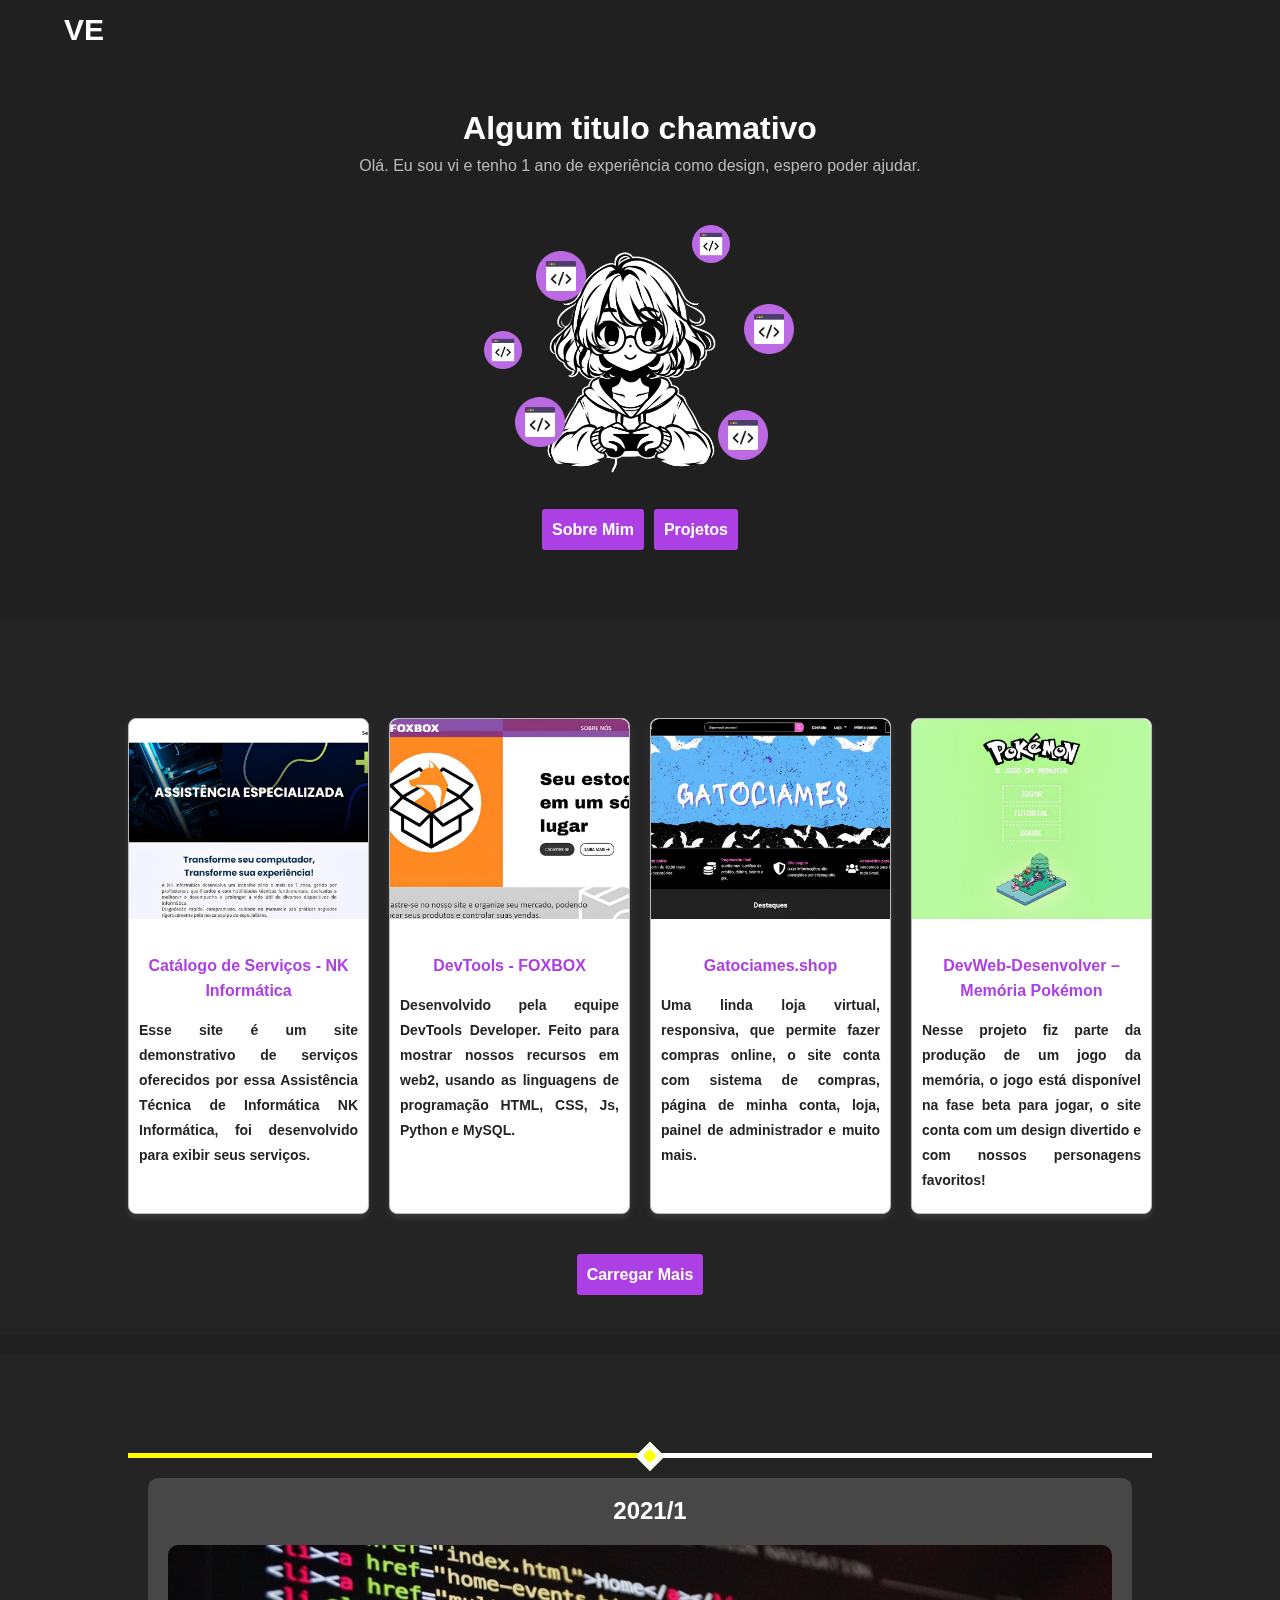
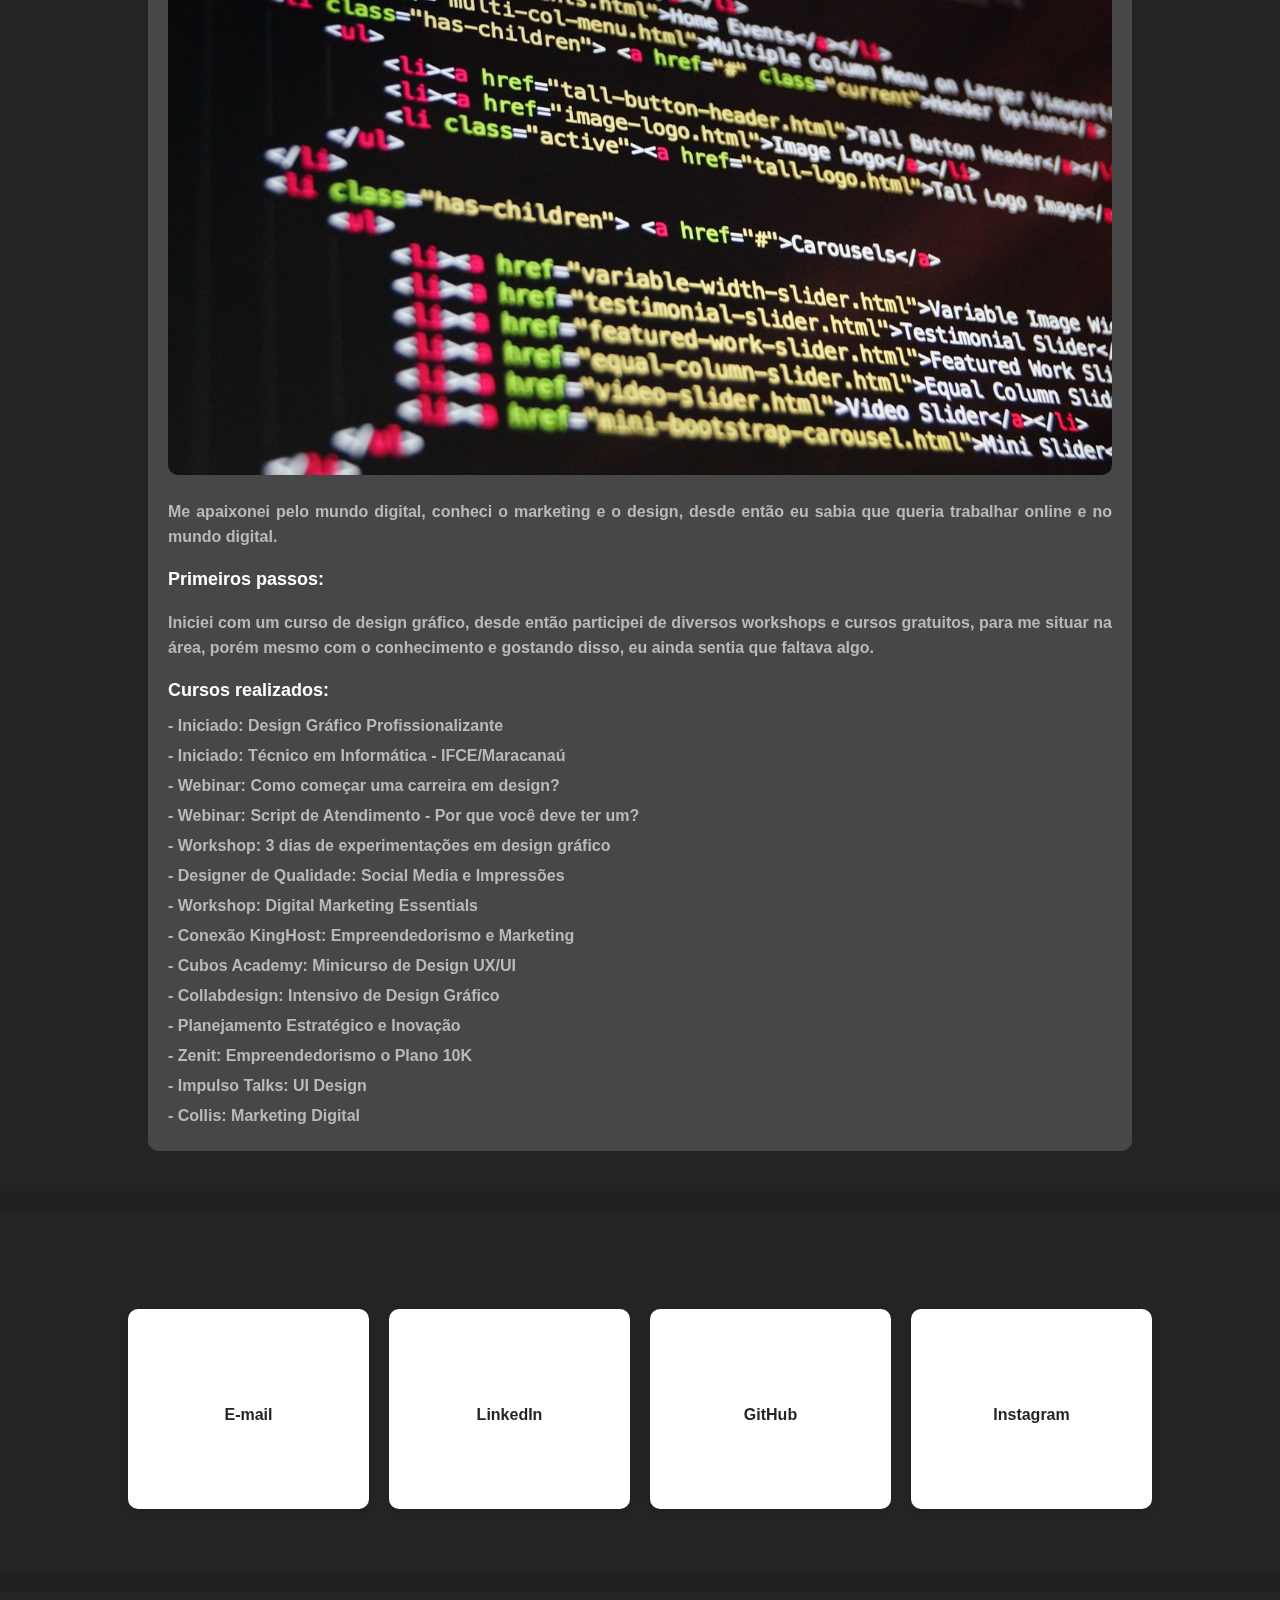
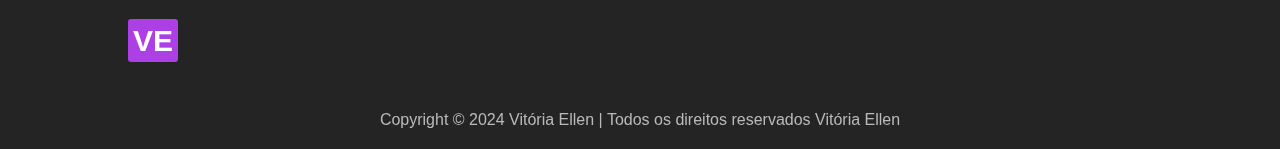
==== commit 8453e400: "Add files via upload" ====
--- a/index.html
+++ b/index.html
@@ -5,24 +5,23 @@
     <meta charset="UTF-8">
     <meta http-equiv="X-UA-Compatible" content="IE=edge">
     <meta name="viewport" content="width=device-width, initial-scale=1.0">
-    <link rel="stylesheet" href="style.css">
+    <title>Portfólio | Vitoria Ellen Desenvolverdora Web</title>
+    <link rel="shortcut icon" href="./images/logo.png" type="image/x-icon">
+    <link rel="stylesheet" href="./codes/style.css">
+    <script src="./codes/script.js"></script>
     <script src='https://kit.fontawesome.com/a076d05399.js' crossorigin='anonymous'></script>
     <script src="https://kit.fontawesome.com/3df637a2f2.js" crossorigin="anonymous"></script>
-    <title>Portifólio | Vitoria Ellen Desenvolverdora Web</title>
-    <link rel="shortcut icon" href="./images/logo.png" type="image/x-icon">
-    <script src="script.js"></script>
 </head>
 
-<body id="home">
-
+<body id="inicio">
 
 
     <nav class="nav">
-        <div class="logo"><a href="#home">VE</a></div>
+        <div class="logo"><a href="#inicio">VE</a></div>
         <ul class="menu">
-            <li><a href="#home">Home</a></li>
-            <li><a href="#Sobremim">Sobre</a></li>
+            <li><a href="#inicio">Início</a></li>
             <li><a href="#Projetos">Projetos</a></li>
+            <li><a href="#Sobremim">Sobre mim</a></li>
             <li><a href="#Contato">Contato</a></li>
         </ul>
         <div class="hamburger default"></div>
@@ -71,47 +70,56 @@
     </main>
 
 
-
+    
     <section class="sec" id="Projetos">
 
         <h2 class="subtitle">Projetos</h2>
-
+        
         <section class="projets">
             <div class="projets-grid">
                 <div class="card">
                     <div class="gallery">
-                        <img class="main-image" src="./images/bn1.jpg" alt="">
-                        <img src="./images/bn.jpg" alt="">
-                        <img src="./images/bn.jpg" alt="">
-                        <img src="./images/bn.jpg" alt="">
-                        <img src="./images/bn.jpg" alt="">
-                        <button class="prev">&#10094;</button>
-                        <button class="next">&#10095;</button>
-                    </div>
-
-                    <div class="desc">
-                        <h3 class="subtitle">Hange Hotels</h3>
-                        <p class="text short">Você descobrirá a fusão praticidade e qualidade, tudo projetado para
-                            elevar a experiência do seu hotel ao próximo nível!</p>
-                        <p class="details">Concebido especialmente como um template para hotéis, este site foi
-                            cuidadosamente desenvolvido. Sua proposta é auxiliar
-                            tanto os clientes na seleção do que desejam. Aqui, você descobrirá a fusão praticidade e
-                            qualidade, tudo projetado para
-                            elevar a experiência do seu hotel ao próximo nível!</p>
-                        <div class="atributes">
-                            <p>Tamanho: <a class="dt">20GBb</a></p>
-                            <p>Duração: <a class="dt">2 dias</a></p>
-                            <p>Visitar site: <a class="link" href="#" target="_blank">link do site</a></p>
-                        </div>
-                    </div>
-                </div>
-                <div class="card">
-                    <div class="gallery">
-                        <img class="main-image" src="./images/bn2.png" alt="">
-                        <img src="./images/rt.png" alt="">
-                        <img src="./images/html.png" alt="">
-                        <img src="./images/css.png" alt="">
-                        <img src="./images/wp.png" alt="">
+                        <img class="main-image" src="./images/bn/1.jpg" alt="">
+                        <img src="./images/sb/1(1).jpg" alt="">
+                        <img src="./images/sb/1(2).jpg" alt="">
+                        <img src="./images/sb/1(3).jpg" alt="">
+                        <img src="./images/sb/1(4).jpg" alt="">
+                        <button class="prev">&#10094;</button>
+                        <button class="next">&#10095;</button>
+                    </div>
+                    <div class="desc">
+                        <h3 class="subtitle">Catálogo de Serviços - NK Informática</h3>
+                        <p class="text short">Esse site é um site demonstrativo de serviços oferecidos por essa
+                            Assistência Técnica de Informática NK Informática, foi desenvolvido para exibir seus
+                            serviços.</p>
+                        <p class="details">Descrição: Desenvolvi o site para a loja NK Informática visando mostrar seus
+                            serviços oferecidos. Consequentemente, visando responsividade, legibilidade, desempenho e
+                            acessibilidade.</p>
+                        <div class="atributes">
+                            <p>Linguagens utilizadas:
+                            <ul>
+                                <li class="lg"><img src="./images/html.png" alt=""></li>
+                                <li class="lg"><img src="./images/css.png" alt=""></li>
+                                <li class="lg"><img src="./images/js.png" alt=""></li>
+                            </ul>
+                            </p>
+                            <p>Tamanho: <a class="dt">8,4 MB</a></p>
+                            <p>Tempo de produção: <a class="dt">24 horas</a></p>
+                            <p>Visitar site: <a class="link" href="https://nkinformatica.netlify.app"
+                                    target="_blank">visitar site</a></p>
+                            <p>Diretório de arquivos: <a class="link"
+                                    href="https://github.com/vitoriaellen03/nkinformaticasite" target="_blank">visitar
+                                    diretorio</a></p>
+                        </div>
+                    </div>
+                </div>
+                <div class="card">
+                    <div class="gallery">
+                        <img class="main-image" src="./images/bn/2.jpg" alt="">
+                        <img src="./images/sb/2(1).jpg" alt="">
+                        <img src="./images/sb/2(2).jpg" alt="">
+                        <img src="./images/sb/2(3).jpg" alt="">
+                        <img src="./images/sb/2(4).jpg" alt="">
                         <button class="prev">&#10094;</button>
                         <button class="next">&#10095;</button>
                     </div>
@@ -124,257 +132,33 @@
                             mostrar nossos recursos em web2, usando as linguagens de programação HTML, CSS, Js, Python e
                             MySQL. O projeto foi desenvolvido em equipe.</p>
                         <div class="atributes">
+                            <p>Linguagens utilizadas:
+                            <ul>
+                                <li class="lg"><img src="./images/html.png" alt=""></li>
+                                <li class="lg"><img src="./images/css.png" alt=""></li>
+                                <li class="lg"><img src="./images/js.png" alt=""></li>
+                            </ul>
+                            </p>
                             <p>Tamanho: <a class="dt">5,57 MB</a></p>
                             <p>Duração: <a class="dt">2 meses</a></p>
-                            <p>Visitar site: <a class="link"
-                                    href="https://vitoriaellen03.github.io/projetoestoque/foxbox"
+                            <p>Visitar site: <a class="link" href="https://vitoriaellen03.github.io/projetoestoque/foxbox"
                                     target="_blank">visitar site</a></p>
-                            <p>Diretório de arquivos: <a class="link"
-                                    href="https://github.com/vitoriaellen03/projetoestoque" target="_blank">visitar
+                            <p>Diretório de arquivos: <a class="link" href="https://github.com/vitoriaellen03/projetoestoque"
+                                    target="_blank">visitar
                                     diretorio</a></p>
                             <p>Membros da equipe: <a class="link"
-                                    href="https://github.com/orgs/DevTools-Developer/teams/fox-box/members"
-                                    target="_blank">ver membros</a></p>
-                        </div>
-                    </div>
-                </div>
-                <div class="card">
-                    <div class="gallery">
-                        <img class="main-image" src="./images/bn3.png" alt="">
-                        <img src="./images/rt.png" alt="">
-                        <img src="./images/html.png" alt="">
-                        <img src="./images/css.png" alt="">
-                        <img src="./images/wp.png" alt="">
-                        <button class="prev">&#10094;</button>
-                        <button class="next">&#10095;</button>
-                    </div>
-                    <div class="desc">
-                        <h3 class="subtitle">DevWeb-Desenvolver – Memória Pokémon</h3>
-                        <p class="text short">Nesse projeto fiz parte da produção de um jogo da memória, o jogo está
-                            disponível na fase beta para jogar, o site conta com um design divertido e com nossos
-                            personagens favoritos!</p>
-                        <p class="details">Descrição: DevWeb-Desenvolver foi o grupo responsável pela criação de um jogo
-                            da memória, utilizando HTML, CSS, Javascript (EcmaScript). O projeto foi distribuído entre
-                            os membros da equipe, onde eu fiquei responsável pela criação das páginas utilizando HTML e
-                            CSS.</p>
-                        <div class="atributes">
-                            <p>Tamanho: <a class="dt">11,1 MB</a></p>
-                            <p>Tempo de produção: <a class="dt">3 semanas</a></p>
-                            <p>Visitar site: <a class="link" href="https://devweb-desenvolver.github.io/jogodamemoria"
-                                    target="_blank">visitar site</a></p>
-                            <p>Diretório de arquivos: <a class="link"
-                                    href="https://github.com/vitoriaellen03/jogodamemoria" target="_blank">visitar
-                                    diretorio</a></p>
-                            <p>Membros da equipe: <a class="link"
-                                    href="https://github.com/orgs/DevWeb-Desenvolver/teams" target="_blank">ver
+                                    href="https://github.com/orgs/DevTools-Developer/teams/fox-box/members" target="_blank">ver
                                     membros</a></p>
                         </div>
                     </div>
                 </div>
                 <div class="card">
                     <div class="gallery">
-                        <img class="main-image" src="./images/bn4.png" alt="">
-                        <img src="./images/rt.png" alt="">
-                        <img src="./images/html.png" alt="">
-                        <img src="./images/css.png" alt="">
-                        <img src="./images/wp.png" alt="">
-                        <button class="prev">&#10094;</button>
-                        <button class="next">&#10095;</button>
-                    </div>
-                    <div class="desc">
-                        <h3 class="subtitle">Urna Eletrônica</h3>
-                        <p class="text short">Projeto de urna eletrônica, nele eu desenvolvi um simples sistema de
-                            votação.</p>
-                        <p class="details">Descrição: Desenvolvi um simples sistema de votação, com ele é possível votar
-                            quantas vezes forem necessárias e também conta com a exibição do resultado final,
-                            determinando o ganhador. O projeto foi desenvolvido utilizando HTML e JavaScript.</p>
-                        <div class="atributes">
-                            <p>Tamanho: <a class="dt">1.660 bytes</a></p>
-                            <p>Tempo de produção: <a class="dt">1 hora</a></p>
-                            <p>Visitar site: <a class="link" href="https://vitoriaellen03.github.io/urnaeletronica"
-                                    target="_blank">visitar site</a></p>
-                            <p>Diretório de arquivos: <a class="link"
-                                    href="https://github.com/vitoriaellen03/urnaeletronica" target="_blank">visitar
-                                    diretorio</a></p>
-                        </div>
-                    </div>
-                </div>
-                <div class="card">
-                    <div class="gallery">
-                        <img class="main-image" src="./images/bn12.png" alt="">
-                        <img src="./images/rt.png" alt="">
-                        <img src="./images/html.png" alt="">
-                        <img src="./images/css.png" alt="">
-                        <img src="./images/wp.png" alt="">
-                        <button class="prev">&#10094;</button>
-                        <button class="next">&#10095;</button>
-                    </div>
-                    <div class="desc">
-                        <h3 class="subtitle">Calculadora Java</h3>
-                        <p class="text short">Para calcular sua vida complicada! Desenvolvi um projeto inteiro em Java.
-                        </p>
-                        <p class="details">Descrição: A calculadora é um dos projetos mais feitos em todas as
-                            linguagens, devido a isso, desenvolvi esse projeto da melhor forma possível, a fim de
-                            melhorar minhas habilidades com a linguagem. É um projeto pessoal e inteiramente autoral,
-                            contendo meus conhecimentos aplicados.</p>
-                        <div class="atributes">
-                            <p>Tamanho: <a class="dt">461 bytes</a></p>
-                            <p>Tempo de produção: <a class="dt">2 horas</a></p>
-                            <p>Diretório de arquivos: <a class="link"
-                                    href="https://github.com/vitoriaellen03/calculadora" target="_blank">visitar
-                                    diretorio</a></p>
-                        </div>
-                    </div>
-                </div>
-                <div class="card">
-                    <div class="gallery">
-                        <img class="main-image" src="./images/bn5.png" alt="">
-                        <img src="./images/rt.png" alt="">
-                        <img src="./images/html.png" alt="">
-                        <img src="./images/css.png" alt="">
-                        <img src="./images/wp.png" alt="">
-                        <button class="prev">&#10094;</button>
-                        <button class="next">&#10095;</button>
-                    </div>
-                    <div class="desc">
-                        <h3 class="subtitle">Cartão Irrecusável</h3>
-                        <p class="text short">Desenvolvi esse cartão para os devs apaixonados que não têm coragem de
-                            chamar a pessoa pra sair, de nada!</p>
-                        <p class="details">Descrição: O projeto consiste em trabalhar as animações e formas feitas
-                            completamente com CSS, também trabalha responsividade, sendo compatível com diversos
-                            tamanhos de telas.</p>
-                        <div class="atributes">
-                            <p>Tamanho: <a class="dt">30 MB</a></p>
-                            <p>Tempo de produção: <a class="dt">10 horas</a></p>
-                            <p>Visitar site: <a class="link"
-                                    href="https://vitoriaellen03.github.io/cartaoirrecusavel/cartaozi"
-                                    target="_blank">visitar site</a></p>
-                            <p>Diretório de arquivos: <a class="link"
-                                    href="https://github.com/vitoriaellen03/cartaoirrecusavel" target="_blank">visitar
-                                    diretorio</a></p>
-                        </div>
-                    </div>
-                </div>
-                <div class="card">
-                    <div class="gallery">
-                        <img class="main-image" src="./images/bn6.png" alt="">
-                        <img src="./images/rt.png" alt="">
-                        <img src="./images/html.png" alt="">
-                        <img src="./images/css.png" alt="">
-                        <img src="./images/wp.png" alt="">
-                        <button class="prev">&#10094;</button>
-                        <button class="next">&#10095;</button>
-                    </div>
-                    <div class="desc">
-                        <h3 class="subtitle">Catálogo de Produtos - Gatociames</h3>
-                        <p class="text short">Desenvolvi este website com o propósito de criar um catálogo online para
-                            uma loja de brincos.</p>
-                        <p class="details">Descrição: O projeto foi focado exclusivamente no front-end, apresentando um
-                            design simples e atraente que atendeu exatamente às solicitações do cliente.</p>
-                        <div class="atributes">
-                            <p>Tamanho: <a class="dt">1.097 KB</a></p>
-                            <p>Tempo de produção: <a class="dt">1 semana</a></p>
-                            <p>Visitar site: <a class="link" href="https://vitoriaellen03.github.io/gatociames/"
-                                    target="_blank">visitar site</a></p>
-                            <p>Diretório de arquivos: <a class="link"
-                                    href="https://github.com/vitoriaellen03/gatociames?tab=readme-ov-file"
-                                    target="_blank">visitar
-                                    diretorio</a></p>
-                        </div>
-                    </div>
-                </div>
-                <div class="card">
-                    <div class="gallery">
-                        <img class="main-image" src="./images/bn7.png" alt="">
-                        <img src="./images/rt.png" alt="">
-                        <img src="./images/html.png" alt="">
-                        <img src="./images/css.png" alt="">
-                        <img src="./images/wp.png" alt="">
-                        <button class="prev">&#10094;</button>
-                        <button class="next">&#10095;</button>
-                    </div>
-                    <div class="desc">
-                        <h3 class="subtitle">Primeiro portfólio</h3>
-                        <p class="text short">Apresento-lhes o meu portfólio, concebido com o intuito de exibir minhas
-                            habilidades e facilitar a comunicação com os clientes.</p>
-                        <p class="details">Descrição: Além disso, ele desempenha o papel de um currículo, sendo
-                            desenvolvido por meio das linguagens HTML5, CSS e Js.</p>
-                        <div class="atributes">
-                            <p>Tamanho: <a class="dt">2,3 MB</a></p>
-                            <p>Tempo de produção: <a class="dt">90 horas</a></p>
-                            <p>Visitar site: <a class="link" href="https://vitoriaellen03.github.io/portifolio"
-                                    target="_blank">visitar site</a></p>
-                            <p>Diretório de arquivos: <a class="link"
-                                    href="https://github.com/vitoriaellen03/portifolio" target="_blank">visitar
-                                    diretorio</a></p>
-                        </div>
-                    </div>
-                </div>
-                <div class="card">
-                    <div class="gallery">
-                        <img class="main-image" src="./images/bn8.pnG" alt="">
-                        <img src="./images/rt.png" alt="">
-                        <img src="./images/html.png" alt="">
-                        <img src="./images/css.png" alt="">
-                        <img src="./images/wp.png" alt="">
-                        <button class="prev">&#10094;</button>
-                        <button class="next">&#10095;</button>
-                    </div>
-                    <div class="desc">
-                        <h3 class="subtitle">Catálogo de Serviços - NK Informática</h3>
-                        <p class="text short">Esse site é um site demonstrativo de serviços oferecidos por essa
-                            Assistência Técnica de Informática NK Informática, foi desenvolvido para exibir seus
-                            serviços.</p>
-                        <p class="details">Descrição: Desenvolvi o site para a loja NK Informática visando mostrar seus
-                            serviços oferecidos. Consequentemente, visando responsividade, legibilidade, desempenho e
-                            acessibilidade.</p>
-                        <div class="atributes">
-                            <p>Tamanho: <a class="dt">8,4 MB</a></p>
-                            <p>Tempo de produção: <a class="dt">24 horas</a></p>
-                            <p>Visitar site: <a class="link" href="https://nkinformatica.netlify.app"
-                                    target="_blank">visitar site</a></p>
-                            <p>Diretório de arquivos: <a class="link"
-                                    href="https://github.com/vitoriaellen03/nkinformaticasite" target="_blank">visitar
-                                    diretorio</a></p>
-                        </div>
-                    </div>
-                </div>
-                <div class="card">
-                    <div class="gallery">
-                        <img class="main-image" src="./images/bn9.png" alt="">
-                        <img src="./images/rt.png" alt="">
-                        <img src="./images/html.png" alt="">
-                        <img src="./images/css.png" alt="">
-                        <img src="./images/wp.png" alt="">
-                        <button class="prev">&#10094;</button>
-                        <button class="next">&#10095;</button>
-                    </div>
-                    <div class="desc">
-                        <h3 class="subtitle">Calculadora de Juros - NK Informática</h3>
-                        <p class="text short">Essa calculadora extraordinária calcula os juros das principais máquinas
-                            de cartão de crédito e débito, permitindo melhor precificação de produtos e serviços.</p>
-                        <p class="details">Descrição: A calculadora como um objeto de suma importância, faz parte do
-                            cotidiano, e é importante para cálculos complexos, para ajudar a calcular o juros de
-                            maquinetas desenvolvi essas calculadora para facilitar na hora de colocar preços nos seus
-                            serviços e produtos.</p>
-                        <div class="atributes">
-                            <p>Tamanho: <a class="dt">283 KB</a></p>
-                            <p>Tempo de produção: <a class="dt">24 horas</a></p>
-                            <p>Visitar site: <a class="link" href="https://vitoriaellen03.github.io/calculadorank"
-                                    target="_blank">visitar site</a></p>
-                            <p>Diretório de arquivos: <a class="link"
-                                    href="https://github.com/vitoriaellen03/calculadorank" target="_blank">visitar
-                                    diretorio</a></p>
-                        </div>
-                    </div>
-                </div>
-                <div class="card">
-                    <div class="gallery">
-                        <img class="main-image" src="./images/bn10.png" alt="">
-                        <img src="./images/rt.png" alt="">
-                        <img src="./images/html.png" alt="">
-                        <img src="./images/css.png" alt="">
-                        <img src="./images/wp.png" alt="">
+                        <img class="main-image" src="./images/bn/3.jpg" alt="">
+                        <img src="./images/sb/3(1).jpg" alt="">
+                        <img src="./images/sb/3(2).jpg" alt="">
+                        <img src="./images/sb/3(3).jpg" alt="">
+                        <img src="./images/sb/3(4).jpg" alt="">
                         <button class="prev">&#10094;</button>
                         <button class="next">&#10095;</button>
                     </div>
@@ -389,6 +173,14 @@
                             administrador, permitindo que o dono possa adicionar e remover produtos. O site também conta
                             com manutenção pessoal caso aconteça erros.</p>
                         <div class="atributes">
+                            <p>Linguagens utilizadas:
+                            <ul>
+                                <li class="lg"><img src="./images/html.png" alt=""></li>
+                                <li class="lg"><img src="./images/css.png" alt=""></li>
+                                <li class="lg"><img src="./images/js.png" alt=""></li>
+                                <li class="lg"><img src="./images/wp.png" alt=""></li>
+                            </ul>
+                            </p>
                             <p>Tamanho: <a class="dt">2 GB</a></p>
                             <p>Tempo de produção: <a class="dt">168 horas</a></p>
                             <p>Visitar site: <a class="link" href="https://gatociames.shop" target="_blank">visitar
@@ -398,11 +190,196 @@
                 </div>
                 <div class="card">
                     <div class="gallery">
-                        <img class="main-image" src="./images/bn11.png" alt="">
-                        <img src="./images/rt.png" alt="">
-                        <img src="./images/html.png" alt="">
-                        <img src="./images/css.png" alt="">
-                        <img src="./images/wp.png" alt="">
+                        <img class="main-image" src="./images/bn/4.jpg" alt="">
+                        <img src="./images/sb/4(1).jpg" alt="">
+                        <img src="./images/sb/4(2).jpg" alt="">
+                        <img src="./images/sb/4(3).jpg" alt="">
+                        <img src="./images/sb/4(4).jpg" alt="">
+                        <button class="prev">&#10094;</button>
+                        <button class="next">&#10095;</button>
+                    </div>
+                    <div class="desc">
+                        <h3 class="subtitle">DevWeb-Desenvolver – Memória Pokémon</h3>
+                        <p class="text short">Nesse projeto fiz parte da produção de um jogo da memória, o jogo está
+                            disponível na fase beta para jogar, o site conta com um design divertido e com nossos
+                            personagens favoritos!</p>
+                        <p class="details">Descrição: DevWeb-Desenvolver foi o grupo responsável pela criação de um jogo
+                            da memória, utilizando HTML, CSS, Javascript (EcmaScript). O projeto foi distribuído entre
+                            os membros da equipe, onde eu fiquei responsável pela criação das páginas utilizando HTML e
+                            CSS.</p>
+                        <div class="atributes">
+                            <p>Linguagens utilizadas:
+                            <ul>
+                                <li class="lg"><img src="./images/html.png" alt=""></li>
+                                <li class="lg"><img src="./images/css.png" alt=""></li>
+                                <li class="lg"><img src="./images/js.png" alt=""></li>
+                            </ul>
+                            </p>
+                            <p>Tamanho: <a class="dt">11,1 MB</a></p>
+                            <p>Tempo de produção: <a class="dt">3 semanas</a></p>
+                            <p>Visitar site: <a class="link" href="https://devweb-desenvolver.github.io/jogodamemoria"
+                                    target="_blank">visitar site</a></p>
+                            <p>Diretório de arquivos: <a class="link" href="https://github.com/vitoriaellen03/jogodamemoria"
+                                    target="_blank">visitar
+                                    diretorio</a></p>
+                            <p>Membros da equipe: <a class="link" href="https://github.com/orgs/DevWeb-Desenvolver/teams"
+                                    target="_blank">ver
+                                    membros</a></p>
+                        </div>
+                    </div>
+                </div>
+                <div class="card">
+                    <div class="gallery">
+                        <img class="main-image" src="./images/bn/5.jpg" alt="">
+                        <img src="./images/sb/5(1).jpg" alt="">
+                        <img src="./images/sb/5(2).jpg" alt="">
+                        <img src="./images/sb/5(3).jpg" alt="">
+                        <img src="./images/sb/5(4).jpg" alt="">
+                        <button class="prev">&#10094;</button>
+                        <button class="next">&#10095;</button>
+                    </div>
+
+                    <div class="desc">
+                        <h3 class="subtitle">Hange Hotels</h3>
+                        <p class="text short">Você descobrirá a fusão praticidade e qualidade, tudo projetado para
+                            elevar a experiência do seu hotel ao próximo nível!</p>
+                        <p class="details">Concebido especialmente como um template para hotéis, este site foi
+                            cuidadosamente desenvolvido. Sua proposta é auxiliar
+                            tanto os clientes na seleção do que desejam. Aqui, você descobrirá a fusão praticidade e
+                            qualidade, tudo projetado para
+                            elevar a experiência do seu hotel ao próximo nível!</p>
+                        <div class="atributes">
+                            <p>Linguagens utilizadas:
+                            <ul>
+                                <li class="lg"><img src="./images/html.png" alt=""></li>
+                                <li class="lg"><img src="./images/css.png" alt=""></li>
+                                <li class="lg"><img src="./images/js.png" alt=""></li>
+                            </ul></p>
+                            <p>Tamanho: <a class="dt">20GBb</a></p>
+                            <p>Duração: <a class="dt">2 dias</a></p>
+                            <p>Visitar site: <a class="link"
+                                    href="https://vitoriaellen03.github.io/projetoangelshostels/AngelsHostels/"
+                                    target="_blank">link do site</a></p>
+                            <p>Diretório de arquivos: <a class="link"
+                                    href="https://github.com/vitoriaellen03/projetoangelshostels"
+                                    target="_blank">visitar
+                                    diretorio</a></p>
+                        </div>
+                    </div>
+                </div>
+                <div class="card">
+                    <div class="gallery">
+                        <img class="main-image" src="./images/bn/6.jpg" alt="">
+                        <img src="./images/sb/6(1).jpg" alt="">
+                        <img src="./images/sb/6(2).jpg" alt="">
+                        <img src="./images/sb/6(3).jpg" alt="">
+                        <img src="./images/sb/6(4).jpg" alt="">
+                        <button class="prev">&#10094;</button>
+                        <button class="next">&#10095;</button>
+                    </div>
+                    <div class="desc">
+                        <h3 class="subtitle">Calculadora de Juros - NK Informática</h3>
+                        <p class="text short">Essa calculadora extraordinária calcula os juros das principais máquinas
+                            de cartão de crédito e débito, permitindo melhor precificação de produtos e serviços.</p>
+                        <p class="details">Descrição: A calculadora como um objeto de suma importância, faz parte do
+                            cotidiano, e é importante para cálculos complexos, para ajudar a calcular o juros de
+                            maquinetas desenvolvi essas calculadora para facilitar na hora de colocar preços nos seus
+                            serviços e produtos.</p>
+                        <div class="atributes">
+                            <p>Linguagens utilizadas:
+                            <ul>
+                                <li class="lg"><img src="./images/html.png" alt=""></li>
+                                <li class="lg"><img src="./images/css.png" alt=""></li>
+                                <li class="lg"><img src="./images/js.png" alt=""></li>
+                            </ul>
+                            </p>
+                            <p>Tamanho: <a class="dt">283 KB</a></p>
+                            <p>Tempo de produção: <a class="dt">24 horas</a></p>
+                            <p>Visitar site: <a class="link" href="https://vitoriaellen03.github.io/calculadorank"
+                                    target="_blank">visitar site</a></p>
+                            <p>Diretório de arquivos: <a class="link" href="https://github.com/vitoriaellen03/calculadorank"
+                                    target="_blank">visitar
+                                    diretorio</a></p>
+                        </div>
+                    </div>
+                </div>                
+                <div class="card">
+                    <div class="gallery">
+                        <img class="main-image" src="./images/bn/7.jpg" alt="">
+                        <img src="./images/sb/7(1).jpg" alt="">
+                        <img src="./images/sb/7(2).jpg" alt="">
+                        <img src="./images/sb/7(3).jpg" alt="">
+                        <img src="./images/sb/7(4).jpg" alt="">
+                        <button class="prev">&#10094;</button>
+                        <button class="next">&#10095;</button>
+                    </div>
+                    <div class="desc">
+                        <h3 class="subtitle">Urna Eletrônica</h3>
+                        <p class="text short">Projeto de urna eletrônica, nele eu desenvolvi um simples sistema de
+                            votação.</p>
+                        <p class="details">Descrição: Desenvolvi um simples sistema de votação, com ele é possível votar
+                            quantas vezes forem necessárias e também conta com a exibição do resultado final,
+                            determinando o ganhador. O projeto foi desenvolvido utilizando HTML e JavaScript.</p>
+                        <div class="atributes">
+                            <p>Linguagens utilizadas:
+                            <ul>
+                                <li class="lg"><img src="./images/html.png" alt=""></li>
+                                <li class="lg"><img src="./images/css.png" alt=""></li>
+                                <li class="lg"><img src="./images/js.png" alt=""></li>
+                            </ul>
+                            </p>
+                            <p>Tamanho: <a class="dt">1.660 bytes</a></p>
+                            <p>Tempo de produção: <a class="dt">1 hora</a></p>
+                            <p>Visitar site: <a class="link" href="https://vitoriaellen03.github.io/urnaeletronica"
+                                    target="_blank">visitar site</a></p>
+                            <p>Diretório de arquivos: <a class="link"
+                                    href="https://github.com/vitoriaellen03/urnaeletronica" target="_blank">visitar
+                                    diretorio</a></p>
+                        </div>
+                    </div>
+                </div>
+                <div class="card">
+                    <div class="gallery">
+                        <img class="main-image" src="./images/bn/8.jpg" alt="">
+                        <img src="./images/sb/8(1).gif" alt="">
+                        <img src="./images/sb/8(2).jpg" alt="">
+                        <img src="./images/sb/8(3).jpg" alt="">
+                        <img src="./images/sb/8(4).jpg" alt="">
+                        <button class="prev">&#10094;</button>
+                        <button class="next">&#10095;</button>
+                    </div>
+                    <div class="desc">
+                        <h3 class="subtitle">Cartão Irrecusável</h3>
+                        <p class="text short">Desenvolvi esse cartão para os devs apaixonados que não têm coragem de
+                            chamar a pessoa pra sair, de nada!</p>
+                        <p class="details">Descrição: O projeto consiste em trabalhar as animações e formas feitas
+                            completamente com CSS, também trabalha responsividade, sendo compatível com diversos
+                            tamanhos de telas.</p>
+                        <div class="atributes">
+                            <p>Linguagens utilizadas:
+                            <ul>
+                                <li class="lg"><img src="./images/html.png" alt=""></li>
+                                <li class="lg"><img src="./images/css.png" alt=""></li>
+                                <li class="lg"><img src="./images/js.png" alt=""></li>
+                            </ul>
+                            </p>
+                            <p>Tamanho: <a class="dt">30 MB</a></p>
+                            <p>Tempo de produção: <a class="dt">10 horas</a></p>
+                            <p>Visitar site: <a class="link" href="https://vitoriaellen03.github.io/cartaoirrecusavel/cartaozi"
+                                    target="_blank">visitar site</a></p>
+                            <p>Diretório de arquivos: <a class="link" href="https://github.com/vitoriaellen03/cartaoirrecusavel"
+                                    target="_blank">visitar
+                                    diretorio</a></p>
+                        </div>
+                    </div>
+                </div>
+                <div class="card">
+                    <div class="gallery">
+                        <img class="main-image" src="./images/bn/9.jpg" alt="">
+                        <img src="./images/sb/9(1).jpg" alt="">
+                        <img src="./images/sb/9(2).jpg" alt="">
+                        <img src="./images/sb/9(3).jpg" alt="">
+                        <img src="./images/sb/9(4).jpg" alt="">
                         <button class="prev">&#10094;</button>
                         <button class="next">&#10095;</button>
                     </div>
@@ -416,10 +393,119 @@
                             encomendas, envios via correios ou local, e-mails de suporte e também painel de
                             administrador.</p>
                         <div class="atributes">
+                            <p>Linguagens utilizadas:
+                            <ul>
+                                <li class="lg"><img src="./images/html.png" alt=""></li>
+                                <li class="lg"><img src="./images/css.png" alt=""></li>
+                                <li class="lg"><img src="./images/js.png" alt=""></li>
+                                <li class="lg"><img src="./images/wp.png" alt=""></li>
+                            </ul>
+                            </p>
                             <p>Tamanho: <a class="dt">2 GB</a></p>
                             <p>Tempo de produção: <a class="dt">168 horas</a></p>
-                            <p>Visitar site: <a class="link" href="https://vitoriaellen.com/lojavirtual"
+                            <p>Visitar site: <a class="link" href="https://vitoriaellen.com/lojavirtual" target="_blank">visitar
+                                    site</a></p>
+                        </div>
+                    </div>
+                </div>        
+                <div class="card">
+                    <div class="gallery">
+                        <img class="main-image" src="./images/bn/10.jpg" alt="">
+                        <img src="./images/sb/10(1).jpg" alt="">
+                        <img src="./images/sb/10(2).jpg" alt="">
+                        <img src="./images/sb/10(3).jpg" alt="">
+                        <img src="./images/sb/10(4).jpg" alt="">
+                        <button class="prev">&#10094;</button>
+                        <button class="next">&#10095;</button>
+                    </div>
+                    <div class="desc">
+                        <h3 class="subtitle">Catálogo de Produtos - Gatociames</h3>
+                        <p class="text short">Desenvolvi este website com o propósito de criar um catálogo online para
+                            uma loja de brincos.</p>
+                        <p class="details">Descrição: O projeto foi focado exclusivamente no front-end, apresentando um
+                            design simples e atraente que atendeu exatamente às solicitações do cliente.</p>
+                        <div class="atributes">
+                            <p>Linguagens utilizadas:
+                            <ul>
+                                <li class="lg"><img src="./images/html.png" alt=""></li>
+                                <li class="lg"><img src="./images/css.png" alt=""></li>
+                                <li class="lg"><img src="./images/js.png" alt=""></li>
+                            </ul>
+                            </p>
+                            <p>Tamanho: <a class="dt">1.097 KB</a></p>
+                            <p>Tempo de produção: <a class="dt">1 semana</a></p>
+                            <p>Visitar site: <a class="link" href="https://vitoriaellen03.github.io/gatociames/"
                                     target="_blank">visitar site</a></p>
+                            <p>Diretório de arquivos: <a class="link"
+                                    href="https://github.com/vitoriaellen03/gatociames?tab=readme-ov-file"
+                                    target="_blank">visitar
+                                    diretorio</a></p>
+                        </div>
+                    </div>
+                </div>
+                <div class="card">
+                    <div class="gallery">
+                        <img class="main-image" src="./images/bn/11.jpg" alt="">
+                        <img src="./images/sb/11(1).jpg" alt="">
+                        <img src="./images/sb/11(2).jpg" alt="">
+                        <img src="./images/sb/11(3).jpg" alt="">
+                        <img src="./images/sb/11(4).jpg" alt="">
+                        <button class="prev">&#10094;</button>
+                        <button class="next">&#10095;</button>
+                    </div>
+                    <div class="desc">
+                        <h3 class="subtitle">Calculadora Java</h3>
+                        <p class="text short">Para calcular sua vida complicada! Desenvolvi um projeto inteiro em Java.
+                        </p>
+                        <p class="details">Descrição: A calculadora é um dos projetos mais feitos em todas as
+                            linguagens, devido a isso, desenvolvi esse projeto da melhor forma possível, a fim de
+                            melhorar minhas habilidades com a linguagem. É um projeto pessoal e inteiramente autoral,
+                            contendo meus conhecimentos aplicados.</p>
+                        <div class="atributes">
+                            <p>Linguagens utilizadas:
+                            <ul>
+                                <li class="lg"><img src="./images/.png" alt=""></li>
+                            </ul>
+                            </p>
+                            <p>Tamanho: <a class="dt">461 bytes</a></p>
+                            <p>Tempo de produção: <a class="dt">2 horas</a></p>
+                            <p>Diretório de arquivos: <a class="link"
+                                    href="https://github.com/vitoriaellen03/calculadora" target="_blank">visitar
+                                    diretorio</a></p>
+                        </div>
+                    </div>
+                </div>
+                <div class="card">
+                    <div class="gallery">
+                        <img class="main-image" src="./images/bn/12.jpg" alt="">
+                        <img src="./images/sb/12(1).jpg" alt="">
+                        <img src="./images/sb/12(2).jpg" alt="">
+                        <img src="./images/sb/12(3).jpg" alt="">
+                        <img src="./images/sb/12(4).jpg" alt="">
+                        <button class="prev">&#10094;</button>
+                        <button class="next">&#10095;</button>
+                    </div>
+                    <div class="desc">
+                        <h3 class="subtitle">Primeiro portfólio</h3>
+                        <p class="text short">Apresento-lhes o meu portfólio, concebido com o intuito de exibir minhas
+                            habilidades e facilitar a comunicação com os clientes.</p>
+                        <p class="details">Descrição: Além disso, ele desempenha o papel de um currículo, sendo
+                            desenvolvido por meio das linguagens HTML5, CSS e Js.</p>
+                        <div class="atributes">
+                            <p>Linguagens utilizadas:
+                            <ul>
+                                <li class="lg"><img src="./images/html.png" alt=""></li>
+                                <li class="lg"><img src="./images/css.png" alt=""></li>
+                                <li class="lg"><img src="./images/js.png" alt=""></li>
+                            </ul>
+                            </p>
+                            <p>Tamanho: <a class="dt">2,3 MB</a></p>
+                            <p>Tempo de produção: <a class="dt">90 horas</a></p>
+                            <p>Visitar site: <a class="link" href="https://vitoriaellen03.github.io/portifolio"
+                                    target="_blank">visitar site</a></p>
+                            <p>Diretório de arquivos: <a class="link"
+                                    href="https://github.com/vitoriaellen03/portifolio" target="_blank">visitar
+                                    diretorio</a></p>
                         </div>
                     </div>
                 </div>
@@ -614,8 +700,6 @@
                             </ul>
                         </div>
                     </div>
-
-                    <div class="carousel-item final"></div>
                 </div>
             </div>
         </div>
--- a/codes/style.css
+++ b/codes/style.css
@@ -0,0 +1,1255 @@
+    /*
+
+titulo - var(--titulo)
+subtitulo - var(--subtitulo)
+texto - var(--texto)
+link - var (--accent)
+opção - var(--opção)
+fundo geral - var(--fundogr)
+fundo secnav - var(--fundosecnav)
+fundo sec - var(--fundosec)
+border - var(--border)
+fundo blur - cadetvar(--fundosecnav)
+
+font - font-family: Arial, sans-serif;
+
+
+*/
+
+    :root {
+        --titulo: white;
+        --subtitulo: rgb(36, 36, 36);
+        --texto: rgb(185, 185, 185);
+        --accent: #ad40e4;
+        --opção: #ad40e4;
+        --fundogr: #202020;
+        --fundosec: none;
+        --fundosecnav: #242424;
+        --border: #fff;
+        --fundopt: rgba(0, 0, 0, 0.7);
+        --luz: 0 4px 5px rgba(255, 255, 255, 0.7);
+        --fundoblur: blur(3px);
+    }
+
+
+    /*Zerando CSS*/
+    * {
+        margin: 0;
+        padding: 0;
+        box-sizing: border-box;
+    }
+
+    /* Overflow */
+    html {
+        overflow: auto;
+    }
+
+    .overflow-hidden {
+        overflow: hidden !important;
+    }
+
+
+    /* Padrões */
+    body {
+        scroll-behavior: smooth;
+        margin: 0;
+        font-family: Arial, sans-serif;
+        background: var(--fundogr);
+        box-sizing: border-box;
+    }
+
+    h1,
+    h2,
+    h3,
+    h4,
+    h5,
+    h6,
+    .title {
+        color: var(--titulo);
+        font-size: clamp(20px, auto, 32px);
+    }
+
+    .subtitle {
+        color: var(--subtitulo);
+        font-size: clamp(12px, auto, 20px);
+    }
+
+    p,
+    .text {
+        color: var(--texto);
+        font-size: clamp(10px, auto, 10px);
+    }
+
+    img {
+        width: 100%;
+    }
+
+    a {
+        color: var(--accent);
+        text-decoration: none;
+    }
+
+    .btn {
+        font-size: inherit;
+        border: none;
+        font-family: inherit;
+        text-transform: capitalize;
+        border-radius: 3px;
+        text-decoration: none;
+        color: var(--titulo);
+        background: var(--accent);
+        padding: 8px 10px;
+        font-weight: 600;
+        line-height: 25px;
+    }
+
+    .btns {
+        margin-top: 20px;
+        display: flex;
+        column-gap: 10px;
+        text-align: center;
+        justify-content: center;
+    }
+
+    .btns .btn {
+        overflow: hidden;
+        max-height: 100px;
+    }
+
+    .btn:hover {
+        transition: 0.3s ease;
+        color: var(--accent);
+        background: var(--titulo);
+    }
+
+    /*logo*/
+    .logo a {
+        font-size: 30px;
+        text-decoration: none;
+        font-weight: bold;
+        color: inherit;
+    }
+
+    /* Navgation Menu */
+    .nav {
+        color: var(--titulo);
+        display: flex;
+        justify-content: space-between;
+        align-items: center;
+        padding: 10px 5%;
+        top: 0;
+        z-index: 1000;
+        height: 60px;
+        width: auto;
+
+        background: transparent;
+        position: sticky;
+        font-size: 20px;
+        text-transform: capitalize;
+
+        border-bottom: 1px solid transparent;
+        transition: 0.3s ease;
+    }
+
+    .nav::before {
+        content: '';
+        position: absolute;
+        top: 0;
+        left: 0;
+        right: 0;
+        bottom: 0;
+        backdrop-filter: blur(10px);
+        -webkit-backdrop-filter: blur(5px);
+        z-index: -1;
+    }
+
+    /*cor da nav ao scrolar*/
+    .nav.scrolled {
+        border-bottom: 1px solid var(--titulo);
+    }
+
+
+    /* Menu geral - fonte e estilos */
+    .menu {
+        list-style: none;
+        display: flex;
+    }
+
+    .menu li:not(:last-child) {
+        margin-right: 40px;
+    }
+
+    .menu li a {
+        color: var(--titulo);
+        text-decoration: none;
+        display: block;
+        height: 100%;
+        width: 100%;
+        align-content: center;
+        font-weight: bold;
+    }
+
+    .menu li a:hover {
+        color: var(--opção);
+    }
+
+
+    /* Animações do menu */
+    .menu li {
+        animation-duration: 0.5s;
+        animation-name: slidein;
+        animation-fill-mode: forwards;
+        opacity: 0;
+    }
+
+    .menu li:nth-child(1) {
+        animation-delay: 0.1ms;
+    }
+
+    .menu li:nth-child(2) {
+        animation-delay: 0.2s;
+    }
+
+    .menu li:nth-child(3) {
+        animation-delay: 0.4s;
+    }
+
+    .menu li:nth-child(4) {
+        animation-delay: 0.6s;
+    }
+
+    @keyframes slidein {
+        from {
+            opacity: 0;
+            transform: translateX(-100%);
+        }
+
+        to {
+            opacity: 1;
+            transform: translateX(0%);
+        }
+    }
+
+    /* Icone hamburguer */
+    .hamburger {
+        display: none;
+        font-size: 24px;
+        cursor: pointer;
+    }
+
+    .hamburger.default::before {
+        content: "\2630";
+        font-size: 40px;
+    }
+
+    .hamburger.active::before {
+        content: "\26CC";
+        font-size: 30px;
+    }
+
+    /* Resposividade Navgation */
+    @media screen and (max-width: 768px) {
+
+        /* ativo menu */
+        .menu {
+            display: none;
+        }
+
+        .hamburger {
+            display: block;
+        }
+
+        .menu.active {
+            display: flex;
+            flex-direction: column;
+            position: absolute;
+            top: 60px;
+            padding: 0;
+            right: 0;
+            left: 0;
+            height: 85vh;
+            border-top: 1px solid var(--border);
+            justify-content: space-around;
+
+            backdrop-filter: blur(10px);
+            -webkit-backdrop-filter: blur(5px);
+            background: transparent;
+            overflow-y: auto;
+        }
+
+        .menu.active ul {
+            overflow-y: auto;
+        }
+
+        .menu.active li {
+            overflow-y: auto;
+            padding: 20px;
+            cursor: pointer;
+            margin: 0;
+            height: 100%;
+            align-content: center;
+        }
+        
+        .menu.active li:not(:last-child) {
+            border-bottom: 1px solid var(--border);
+        }
+        
+        .menu.active li a {
+            display: block;
+        }
+
+        .menu.active li a:hover {
+            color: inherit;
+        }
+
+        .menu.active li:hover {
+            display: block;
+            background: var(--opção);
+        }
+
+    }
+
+
+    /* Main */
+    .main-content {
+        padding: 20px;
+        width: 100%;
+        text-align: center;
+        align-items: center;
+        align-content: center;
+        min-height: 60vh;
+    }
+
+
+    /* Animações main */
+    @keyframes flipar {
+
+        0%,
+        50% {
+            transform: rotateY(0deg);
+        }
+
+        60%,
+        100% {
+            transform: rotateY(180deg);
+        }
+    }
+
+    @keyframes float {
+
+        0%,
+        100% {
+            transform: translateY(0) translateX(-5px);
+        }
+
+        25% {
+            transform: translateY(-10px) translateX(5px);
+        }
+
+        50% {
+            transform: translateY(0) translateX(5px);
+        }
+
+        75% {
+            transform: translateY(-10px) translateX(-5px);
+        }
+    }
+
+    @keyframes float-reverse {
+
+        0%,
+        100% {
+            transform: translateY(0) translateX(5px);
+        }
+
+        25% {
+            transform: translateY(-10px) translateX(-5px);
+        }
+
+        50% {
+            transform: translateY(0) translateX(-5px);
+        }
+
+        75% {
+            transform: translateY(-10px) translateX(5px);
+        }
+    }
+
+    @keyframes scale {
+
+        0%,
+        100% {
+            transform: scale(1);
+        }
+
+        50% {
+            transform: scale(1.2);
+        }
+    }
+
+    .main-content .title {
+        margin-bottom: 10px;
+    }
+
+    .main-content .text {
+        margin-bottom: 30px;
+    }
+
+    /*Position imagem main*/
+    .im {
+        max-width: 300px;
+        margin: initial;
+        margin-left: -20px;
+    }
+
+    .pl {
+        max-width: 300px;
+        margin: initial;
+        margin-left: 0px;
+    }
+
+    /* container flip */
+    .flip-container {
+        display: inline-block;
+        width: 300px;
+        max-height: 200px;
+        perspective: 1000px;
+        padding: 20px;
+    }
+
+    /* Animação flipar */
+    .flipper {
+        position: sticky;
+        width: 100%;
+        height: 100%;
+        transition: transform 0.8s;
+        transform-style: preserve-3d;
+        animation: flipar 5s linear 1s infinite alternate both;
+    }
+
+    /* Position front e back */
+    .front,
+    .back {
+        width: 100%;
+        height: 100%;
+        backface-visibility: hidden;
+    }
+
+    .flip-container .back {
+        transform: rotateY(180deg);
+        position: absolute;
+        margin-top: calc(-100% - 20px);
+    }
+
+    .flip-container:hover .flipper {
+        transform: rotateY(180deg);
+    }
+
+    .front img:not(:first-child) {
+        position: absolute;
+    }
+
+
+    /* Position codes */
+    .logs {
+        width: 50px;
+        margin: 0 auto;
+        position: absolute;
+        animation: float 8s linear infinite;
+    }
+
+    .back .logs {
+        background: #fff;
+        border-radius: 100px;
+        padding: 5px;
+    }
+
+    /* Estilos de logs */
+    .logs:nth-child(2) {
+        top: 10%;
+        left: 10%;
+        animation: float-reverse 6s linear infinite;
+    }
+
+    .logs:nth-child(3) {
+        top: 30%;
+        left: 90%;
+        animation: float 6s linear infinite;
+    }
+
+    .logs:nth-child(4) {
+        top: 40%;
+        left: -10%;
+        animation: scale 3s linear infinite;
+        width: 38px;
+    }
+
+    .logs:nth-child(5) {
+        top: 0%;
+        left: 70%;
+        width: 38px;
+        animation: float-reverse 4s linear infinite;
+    }
+
+    .logs:nth-child(6) {
+        top: 65%;
+        left: 2%;
+    }
+
+    .logs:last-child {
+        top: 70%;
+        left: 80%;
+        animation: scale 3s linear infinite;
+    }
+
+
+
+    /* Alinhamento sections */
+    .sec {
+        padding: 20px 20%;
+        background-color: var(--fundosecnav);
+        margin: 20px 0;
+        align-content: start;
+        min-height: 40vh;
+        text-align: justify;
+    }
+
+    .sec .subtitle {
+        text-align: center;
+        margin: 20px 0px 30px 0px;
+    }
+
+    @media screen and (max-width: 1400px) {
+        .sec {
+            padding: 20px 10%;
+        }
+    }
+
+    @media screen and (max-width: 768px) {
+        .sec {
+            padding: 20px;
+        }
+    }
+
+
+
+
+    /* Projetos div */
+    .projets {
+        text-align: center;
+    }
+
+    .projets-grid {
+        display: grid;
+        grid-template-columns: repeat(4, minmax(200px, 1fr));
+        gap: 20px;
+        justify-content: space-around;
+    }
+
+    .projets button {
+        margin: 40px 0px 20px 0px;
+        cursor: pointer;
+    }
+
+    .projets p {
+        margin: 40px 0px 20px 0px;
+    }
+
+    .card {
+        border-radius: 8px;
+        box-shadow: 0 4px 6px rgba(255, 255, 255, 0.1);
+        cursor: pointer;
+        border: 1px solid var(--texto);
+        background: var(--titulo);
+        transition: 0.3s ease;
+    }
+
+    .card:hover {
+        box-shadow: 0 2px 6px var(--accent);
+        transform: scale(1.02);
+    }
+
+    .card:hover img {
+        transition: 0.3s ease;
+        transform: scale(1.5);
+    }
+
+    .gallery {
+        overflow: hidden;
+        border-radius: 8px 8px 0 0;
+    }
+
+    .card img {
+        border-radius: 8px 8px 0 0;
+        width: 100%;
+        height: 200px;
+        object-fit: cover;
+    }
+
+    .card p {
+        padding: 0 10px;
+        margin: 0;
+        margin-bottom: 20px;
+        text-align: justify;
+        font-size: 14px;
+
+        color: rgb(36, 36, 36);
+    }
+
+    .card .atributes p {
+        color: rgb(36, 36, 36);
+    }
+
+
+    .card .subtitle {
+        padding: 0 10px;
+        margin: 30px 0px 15px 0px;
+        font-size: 16px;
+
+        color: var(--accent);
+    }
+
+    @media screen and (max-width: 1078px) {
+        .projets-grid {
+            grid-template-columns: repeat(auto-fill, minmax(180px, 1fr));
+        }
+
+        .card img {
+            height: 200px;
+        }
+    }
+
+
+
+
+    @keyframes spin {
+        0% {
+            transform: rotate(0deg);
+        }
+
+        100% {
+            transform: rotate(360deg);
+        }
+    }
+
+    #carregarMais.loading {
+        font-size: inherit;
+        font-weight: inherit;
+        font-family: inherit;
+        color: inherit;
+        background-color: transparent;
+        border: none;
+        padding: 0;
+        margin: 40px 0px 20px 0px;
+        cursor: default;
+        pointer-events: none;
+    }
+
+    #carregarMais.loading:after {
+        content: '';
+        display: block;
+        width: 20px;
+        height: 20px;
+        border: 3px solid #ccc;
+        border-top-color: #333;
+        border-radius: 50%;
+        animation: spin 1s linear infinite;
+        margin: 10px auto;
+    }
+
+
+    .card .gallery :not(:first-child) {
+        display: none;
+    }
+
+
+
+
+    .galery-exibition {
+        top: 0;
+        left: 0;
+        width: 100%;
+        height: 100%;
+        padding: 20px;
+        align-items: center;
+        justify-content: center;
+        align-content: center;
+        background: var(--fundopt);
+        backdrop-filter: var(--fundoblur);
+        -webkit-backdrop-filter: blur(5px);
+        overflow: auto;
+        z-index: 1000;
+        cursor: pointer;
+    }
+
+    
+
+    @media screen and (max-width: 768px) {
+        .galery-exibition {
+            width: 100%;
+            height: 100%;
+            top: 0;
+        }
+
+        .card-galery #close {
+            padding: 0;
+            top: 25px;
+            position: absolute;
+        }
+    }
+
+
+    .galery-exibition .card-galery {
+        transform: scale(0.8);
+        transition: transform 0.5s;
+    }
+
+    .galery-exibition.visible .card-galery {
+        transform: scale(1);
+    }
+
+    .card-galery {
+        max-width: 800px;
+        overflow: auto;
+        overflow-y: auto;
+        align-content: center;
+        justify-content: center;
+        align-items: center;
+        justify-items: center;
+        justify-content: center;
+    }
+
+
+
+    .aditinal-information {
+        margin: 0 auto;
+        max-width: 800px;
+        border-radius: 10px;
+        grid-template-columns: repeat(2, 1fr);
+        gap: 20px;
+        background-color: var(--fundosecnav);
+        box-shadow: var(--luz);
+        flex: 0 0 auto;
+        width: 100%;
+        min-width: 100%;
+        scroll-snap-align: start;
+        padding: 20px;
+        cursor: initial;
+    }
+
+    .carousel-content-cards {
+        display: flex;
+        transition: transform 0.3s ease-in;
+    }
+
+    .aditinal-information {
+        transform: scale(0.5);
+        transition: transform 0.3s ease;
+    }
+
+
+    .aditinal-information .colum {
+        padding: 10px;
+    }
+
+
+    @media screen and (max-width: 768px) {
+        .aditinal-information {
+            margin-top: -50px;
+        }
+
+        .aditinal-information .colum {
+            padding: 10px;
+        }
+    }
+
+
+    .cont-gal {
+        position: relative;
+        margin: 0 auto;
+        overflow: hidden;
+        width: 100%;
+        height: 350px;
+    }
+
+    .galery-exibition .gallery {
+        position: relative;
+        display: flex;
+        width: 100%;
+        overflow: hidden;
+        scroll-snap-type: x mandatory;
+        -webkit-overflow-scrolling: touch !important;
+        margin-bottom: 20px;
+    }
+
+    .galery-exibition .gallery::-webkit-scrollbar {
+        display: none;
+    }
+
+    .galery-exibition .gallery img {
+        width: 100%;
+        scroll-snap-align: start;
+        vertical-align: text-top;
+        display: inline-block;
+        object-fit: cover;
+        height: auto;
+        cursor: pointer;
+    }
+
+
+    .atributes ul {
+        display:grid;
+        column-gap: 20px;
+        list-style: none;
+        grid-template-columns: repeat(8, minmax(20px, 1fr));
+        max-width: 350px;
+    }
+    .lg {
+        margin: 20px 0;
+        width: 40px;
+        height: 40px;
+        background-color: #fff;
+        overflow: hidden;
+
+        padding: 8px;
+        border-radius: 100%;
+    }
+
+    .desc {
+        margin-top: 10px;
+        font-weight: 600;
+        line-height: 25px;
+    }
+
+    .title-card {
+        margin-top: 20px;
+        font-size: 28px;
+        margin-bottom: 20px;
+    }
+
+    .galery-exibition .subtitle {
+        margin-top: 0;
+        font-size: 20px;
+    }
+
+    .details {
+        margin-bottom: 20px;
+        font-weight: 600;
+        line-height: 28px;
+    }
+
+    .atributes p {
+        font-weight: 700;
+        color: var(--titulo);
+        line-height: 25px;
+    }
+
+    .atributes {
+        margin-top: 25px;
+    }
+
+    .dt {
+        color: var(--texto);
+    }
+
+    .card-galery {
+        position: relative;
+        margin: 0 auto;
+        overflow: hidden;
+    }
+
+    .colum .subtitle {
+        text-align: justify;
+        color: var(--titulo);
+        margin-bottom: 20px;
+    }
+
+    .prev,
+    .next {
+        z-index: 1;
+        background-color: rgba(255, 255, 255, 0.5);
+        cursor: pointer;
+        position: absolute;
+        top: 50%;
+        transform: translateY(-50%);
+        border: none;
+        padding: 10px;
+        z-index: 1;
+    }
+
+    .prev,
+    .seta-esquerda {
+        left: 0;
+    }
+
+    .next,
+    .seta-direita {
+        right: 0;
+    }
+
+    .seta-direita,
+    .seta-esquerda {
+        z-index: 1;
+        background-color: rgba(255, 255, 255, 0.1);
+        cursor: pointer;
+        position: absolute;
+        top: calc(50%);
+        border: 2px solid #fff;
+        z-index: 1;
+        font-size: 24px;
+        color: #fff;
+        width: 40px;
+        height: 40px;
+        border-radius: 100%;
+        text-align: center;
+        line-height: 40px;
+    }
+
+    .seta-direita:hover,
+    .seta-esquerda:hover {
+        background-color: rgba(255, 255, 255, 0.5);
+        color: var(--subtitulo);
+        transition: 0.3s;
+    }
+
+    #close {
+        position: absolute;
+        z-index: 1;
+        top: 0px;
+        right: 25px;
+        color: var(--titulo);
+        font-size: 20px;
+        cursor: pointer;
+    }
+
+    #close::before {
+        content: '';
+        content: "\26CC";
+    }
+
+    .exibition-imgs {
+        top: 0;
+        left: 0;
+        width: 100%;
+        height: 100%;
+        padding: 20px;
+
+        background: var(--fundopt);
+        backdrop-filter: var(--fundoblur);
+        -webkit-backdrop-filter: blur(5px);
+        overflow: auto;
+        z-index: 100000;
+        position: absolute;
+        cursor: pointer;
+
+        align-items: center;
+        justify-content: center;
+        justify-items: center;
+        text-align: center;
+        align-items: center;
+        justify-content: center;
+        align-content: center;
+    }
+
+    .imgs-exi img {
+        text-align: center;
+        max-width: 900px;
+        margin: 0;
+        cursor: initial;
+    }
+
+    .exibition-imgs .close {
+        margin: 0;
+        padding: 0;
+        right: 0;
+        margin-top: 20px;
+    }
+
+
+
+
+    .carousel-container {
+        width: 100%;
+        overflow-x: auto;
+    }
+
+
+    .carousel-content {
+        display: flex;
+        transition: transform 6s ease;
+    }
+
+    .carousel-item {
+        flex: 0 0 auto;
+        width: 100%;
+        min-width: 100%;
+        scroll-snap-align: start;
+        padding: 20px 20%;
+        width: 200px;
+        text-align: center;
+        cursor: pointer;
+    }
+    .carousel-item:active{
+        cursor: grabbing;
+    }
+
+    .ite {
+        background: #474747;
+        padding: 20px;
+        border-radius: 10px;
+    }
+
+    @media only screen and (max-width: 1500px) {
+        .carousel-item {
+            padding: 20px 10%;
+        }
+    }
+
+    @media only screen and (max-width: 1280px) {
+        .carousel-item {
+            padding: 20px;
+        }
+    }
+
+    .carousel-item .ano {
+        padding-top: 30px;
+        padding-left: 20px;
+        margin-bottom: 20px;
+    }
+
+    .carousel-item .subtitle {
+        color: var(--titulo);
+        text-align: justify;
+        font-size: 18px;
+        margin-bottom: 10px;
+    }
+
+
+    .carousel-item .text {
+        text-align: justify;
+        font-weight: 600;
+        margin-top: 20px;
+        font-size: 16px;
+
+        line-height: 25px;
+    }
+
+    .nav-op {
+        position: relative;
+        width: 100%;
+    }
+
+    .carousel-item img {
+        border-radius: 10px;
+    }
+
+    .carousel-item ul {
+        text-align: left;
+        list-style: inside;
+        list-style-type: "- ";
+
+        line-height: 30px;
+
+        font-weight: 600;
+        color: var(--texto);
+    }
+
+    .horizontal-line {
+        min-width: 100%;
+        position: relative;
+    }
+
+    .ball-line {
+        position: absolute;
+        border-bottom: 5px solid rgb(255, 255, 0);
+        width: 50%;
+        margin-bottom: 30px;
+    }
+
+    .nav-ball {
+        position: absolute;
+        left: 50%;
+        top: calc(-50% - 5px);
+        background: rgb(255, 255, 0);
+        animation: shine 2s infinite;
+    }
+
+    .nav-line {
+        margin-top: 20px;
+        border-bottom: 5px solid #fff;
+        width: 100%;
+    }
+
+    .op-ball,
+    .nav-ball {
+        border: 5px solid #fff;
+        width: 20px;
+        height: 20px;
+        transform: rotate(45deg);
+        z-index: 1;
+    }
+
+
+
+    .op-ball {
+        margin-top: -51px;
+        margin-left: 50%;
+    }
+
+
+
+
+
+    @keyframes shine {
+        0% {
+            box-shadow: 0 0 0 0 rgba(255, 255, 0, 0.8);
+            /* Sem brilho */
+        }
+
+        50% {
+            box-shadow: 0 0 10px 5px rgba(255, 255, 0, 0.8);
+            /* Brilho máximo */
+        }
+
+        100% {
+            box-shadow: 0 0 0 0 rgba(255, 255, 0, 0.8);
+            /* Sem brilho */
+        }
+    }
+
+
+
+
+
+
+
+
+
+    .list-items {
+        display: grid;
+        grid-template-columns: repeat(auto-fit, minmax(200px, 1fr));
+        gap: 20px;
+    }
+
+    .redes {
+        align-items: center;
+        justify-content: center;
+        align-content: center;
+        cursor: pointer;
+        text-align: center;
+        list-style: none;
+        background: #ffff;
+
+        border-radius: 10px;
+        min-height: 200px;
+        box-shadow: 0 4px 6px rgba(0, 0, 0, 0.1);
+    }
+
+    .redes:hover {
+        background: var(--accent);
+        color: #f5f5f5;
+        box-shadow: 0 4px 6px rgba(0, 0, 0, 0.3);
+        transition: 0.5s ease;
+    }
+
+    .redes:hover .fas,
+    .redes:hover .fab,
+    .redes:hover .text {
+        color: #f5f5f5;
+        transition: 0.3s ease;
+    }
+
+    .redes .fas,
+    .redes .fab {
+
+        font-size: 30px;
+        height: auto;
+        display: block;
+    }
+
+    .redes .text {
+        color: #242424;
+        margin-top: 10px;
+        font-weight: 600;
+        line-height: 25px;
+        position: relative;
+    }
+
+    .redes a {
+        text-decoration: none;
+        display: block;
+        width: 100%;
+        height: 100%;
+        align-content: center;
+        padding: 20px;
+    }
+
+    @media only screen and (max-width: 768px) {
+        .list-items {
+            grid-template-columns: repeat(auto-fit, minmax(200px, 1fr));
+        }
+    }
+
+    @media only screen and (max-width: 480px) {
+        .list-items {
+            grid-template-columns: repeat(auto-fit, minmax(150px, 1fr));
+        }
+    }
+
+
+
+
+
+    /* Footer*/
+    .menu-foter {
+        list-style: none;
+        position: relative;
+        padding: 8px;
+    }
+
+    footer .nav {
+        padding: 0;
+        position: initial;
+    }
+
+    footer .logo a {
+        background: var(--accent);
+        padding: 5px;
+        border-radius: 3px;
+        color: var(--titulo);
+    }
+
+    .menu-foter li:not(:last-child) {
+        margin-right: 40px;
+    }
+
+    .menu-foter li a {
+        text-decoration: none;
+        display: block;
+        height: 100%;
+        width: 100%;
+        align-content: center;
+        font-weight: bold;
+    }
+
+    /* Animações do menu */
+    .menu-foter li {
+        animation-duration: 0.5s;
+        animation-name: slidein;
+        animation-fill-mode: forwards;
+        opacity: 0;
+    }
+
+    .menu-foter li {
+        display: inline-block;
+    }
+
+    footer .sec {
+        text-align: center;
+    }
+
+    footer .sec {
+        height: auto;
+        min-height: auto;
+        margin: 0;
+    }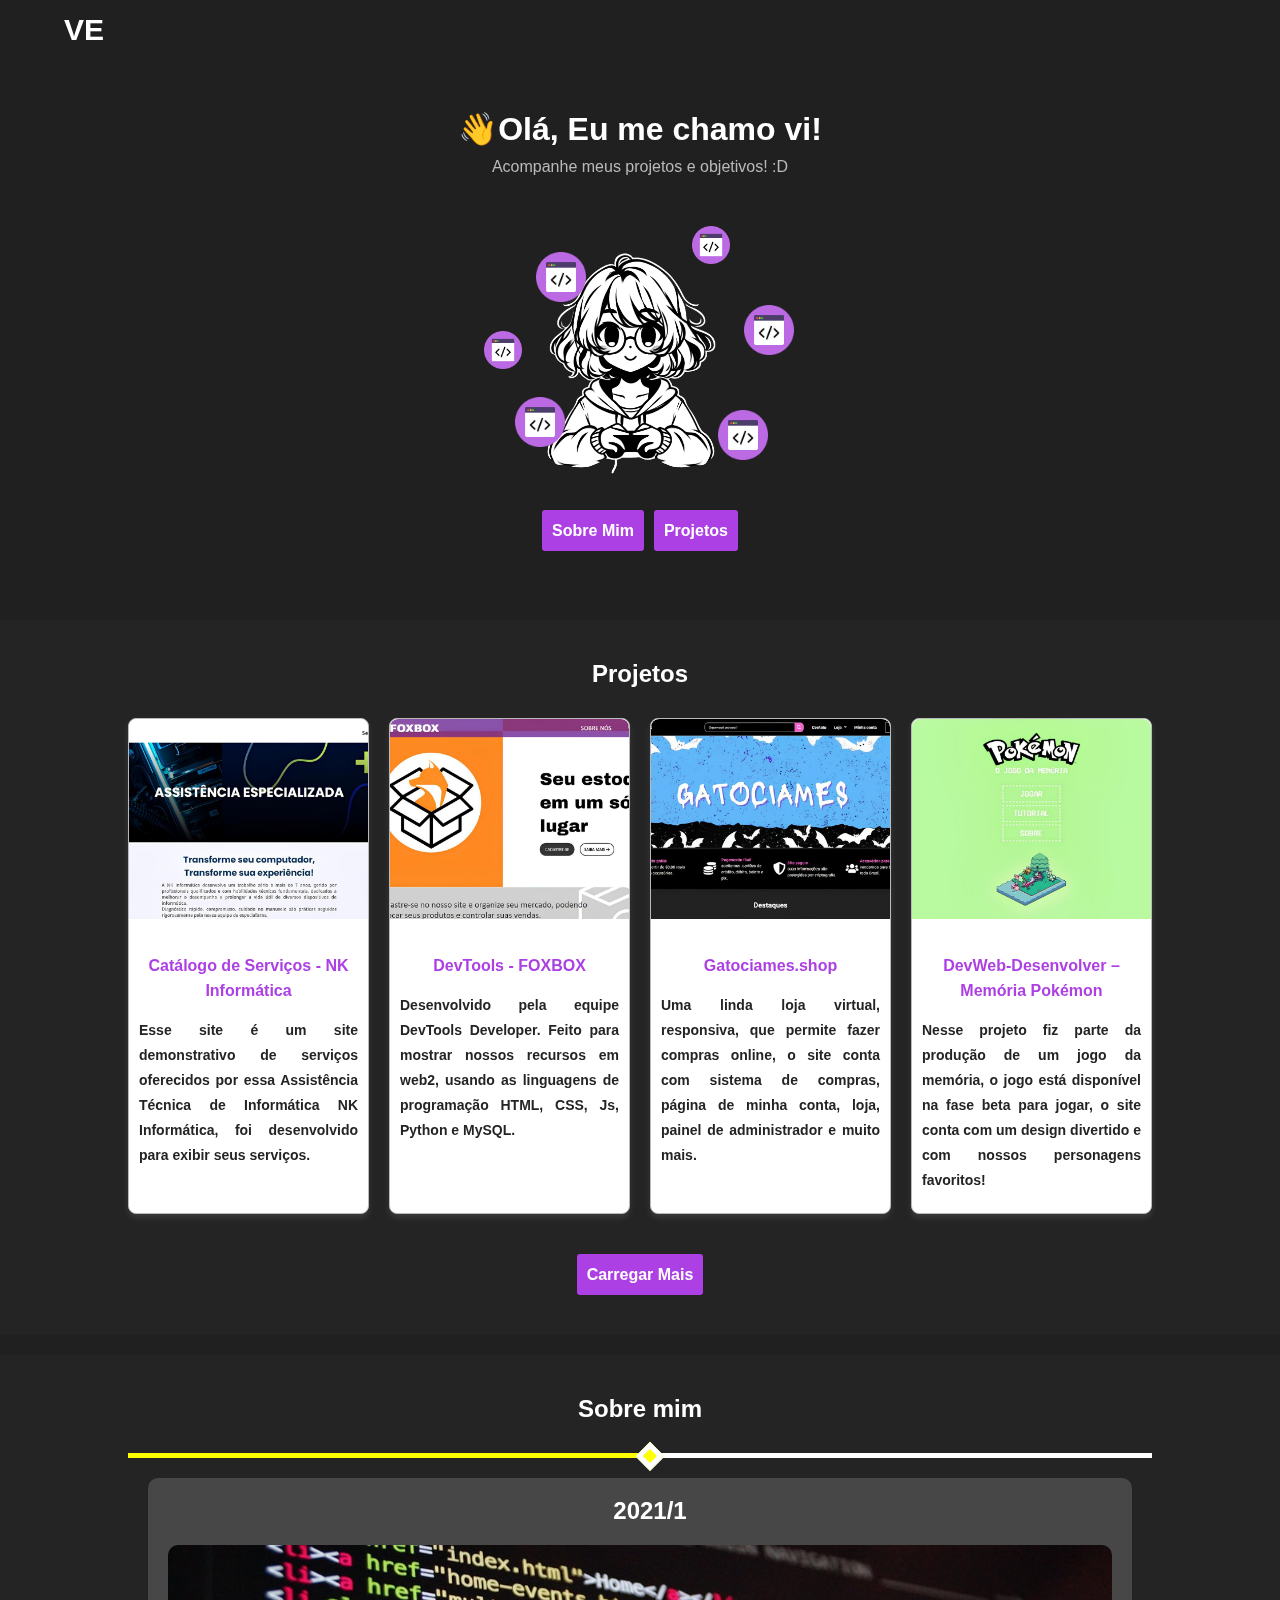
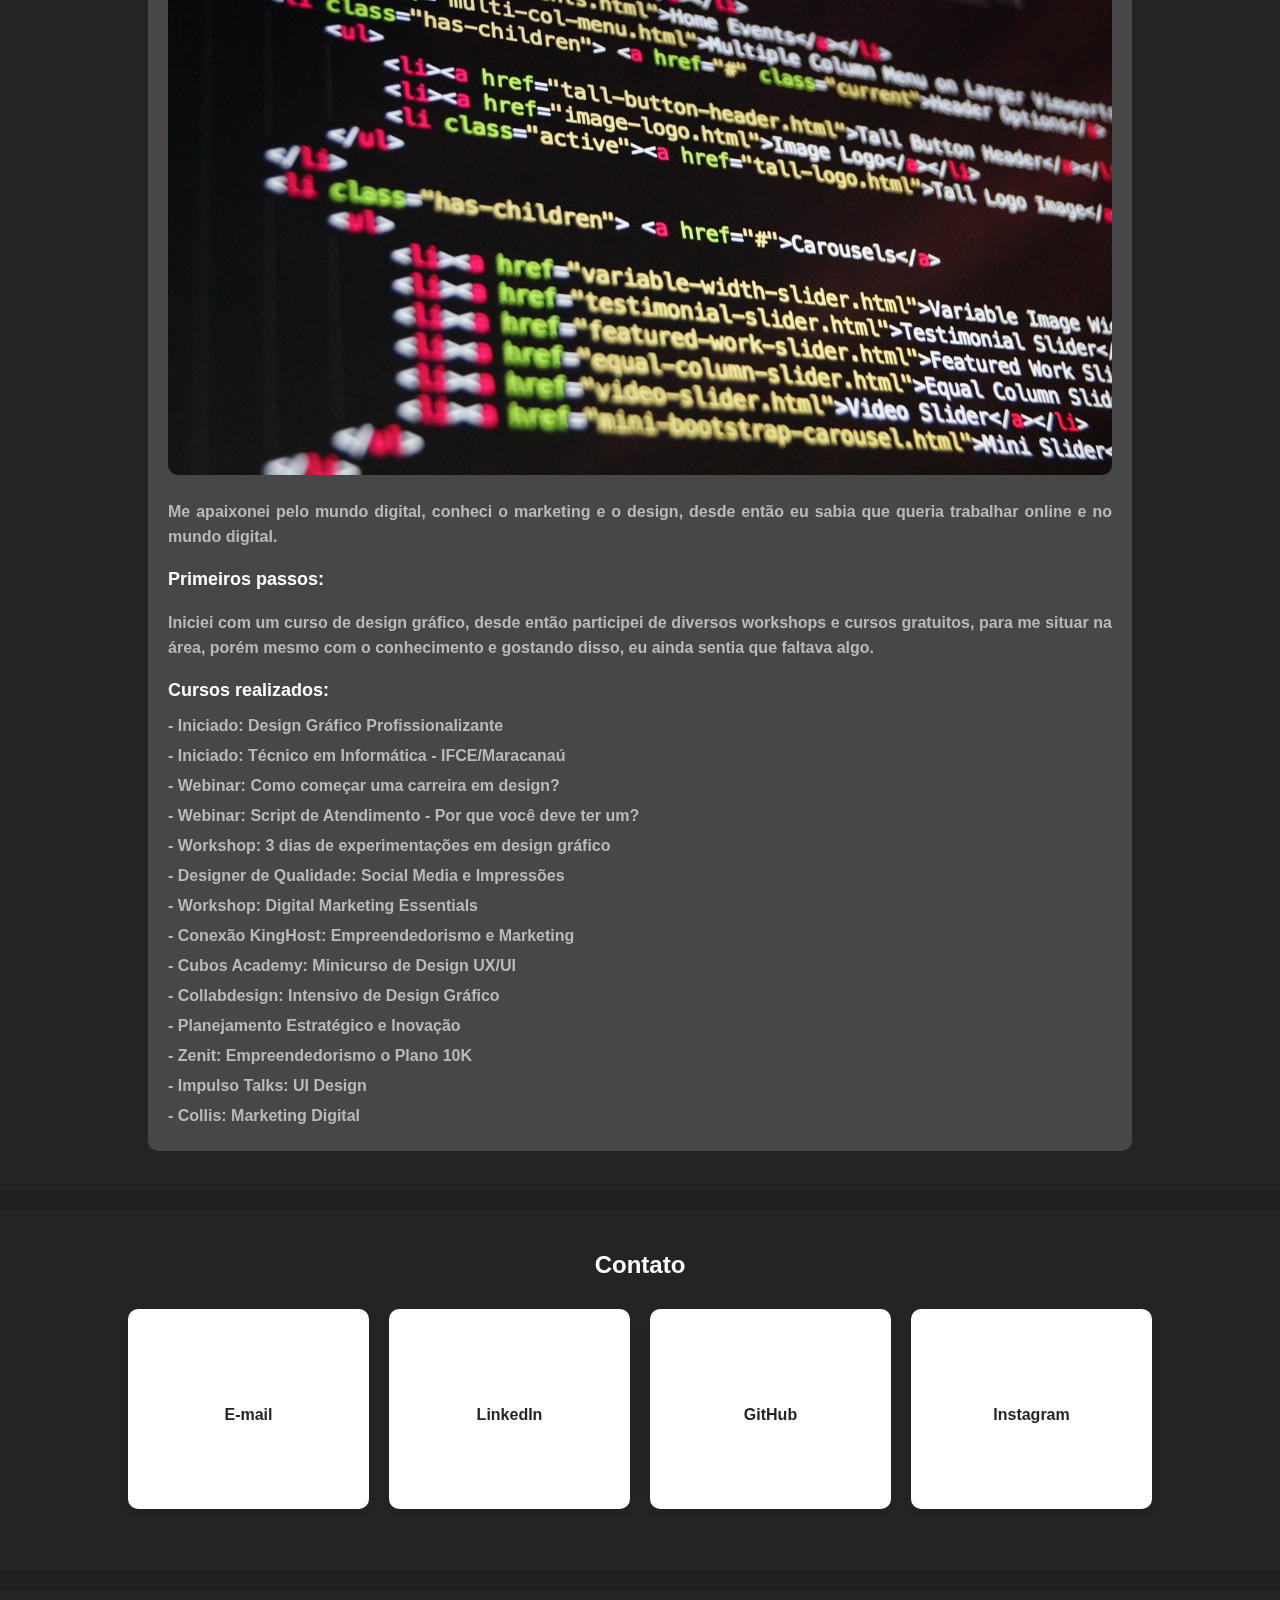
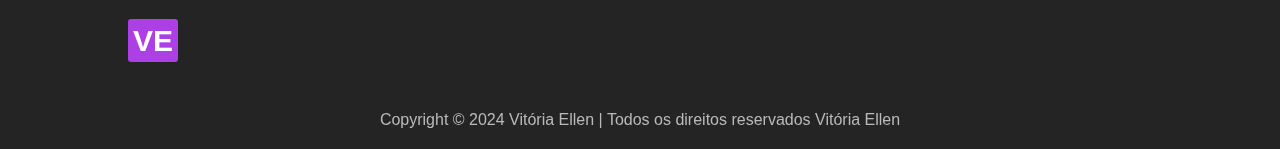
==== commit 30e3c596: "Add files via upload" ====
--- a/index.html
+++ b/index.html
@@ -28,11 +28,16 @@
     </nav>
 
 
+    <div class="exibition-imgs">
+        <div class="close" id=""></div>
+        <div class="imgs-exi"></div>
+    </div>
+
 
     <main>
         <div class="main-content">
-            <h1 class="title">Algum titulo chamativo</h1>
-            <p class="text">Olá. Eu sou vi e tenho 1 ano de experiência como design, espero poder ajudar.</p>
+            <h1 class="title">👋Olá,  Eu me chamo vi!</h1>
+            <p class="text">Acompanhe meus projetos e objetivos! :D</p>
 
 
 
@@ -70,11 +75,11 @@
     </main>
 
 
-    
+
     <section class="sec" id="Projetos">
 
         <h2 class="subtitle">Projetos</h2>
-        
+
         <section class="projets">
             <div class="projets-grid">
                 <div class="card">
@@ -141,13 +146,15 @@
                             </p>
                             <p>Tamanho: <a class="dt">5,57 MB</a></p>
                             <p>Duração: <a class="dt">2 meses</a></p>
-                            <p>Visitar site: <a class="link" href="https://vitoriaellen03.github.io/projetoestoque/foxbox"
+                            <p>Visitar site: <a class="link"
+                                    href="https://vitoriaellen03.github.io/projetoestoque/foxbox"
                                     target="_blank">visitar site</a></p>
-                            <p>Diretório de arquivos: <a class="link" href="https://github.com/vitoriaellen03/projetoestoque"
-                                    target="_blank">visitar
+                            <p>Diretório de arquivos: <a class="link"
+                                    href="https://github.com/vitoriaellen03/projetoestoque" target="_blank">visitar
                                     diretorio</a></p>
                             <p>Membros da equipe: <a class="link"
-                                    href="https://github.com/orgs/DevTools-Developer/teams/fox-box/members" target="_blank">ver
+                                    href="https://github.com/orgs/DevTools-Developer/teams/fox-box/members"
+                                    target="_blank">ver
                                     membros</a></p>
                         </div>
                     </div>
@@ -219,11 +226,11 @@
                             <p>Tempo de produção: <a class="dt">3 semanas</a></p>
                             <p>Visitar site: <a class="link" href="https://devweb-desenvolver.github.io/jogodamemoria"
                                     target="_blank">visitar site</a></p>
-                            <p>Diretório de arquivos: <a class="link" href="https://github.com/vitoriaellen03/jogodamemoria"
-                                    target="_blank">visitar
-                                    diretorio</a></p>
-                            <p>Membros da equipe: <a class="link" href="https://github.com/orgs/DevWeb-Desenvolver/teams"
-                                    target="_blank">ver
+                            <p>Diretório de arquivos: <a class="link"
+                                    href="https://github.com/vitoriaellen03/jogodamemoria" target="_blank">visitar
+                                    diretorio</a></p>
+                            <p>Membros da equipe: <a class="link"
+                                    href="https://github.com/orgs/DevWeb-Desenvolver/teams" target="_blank">ver
                                     membros</a></p>
                         </div>
                     </div>
@@ -254,7 +261,8 @@
                                 <li class="lg"><img src="./images/html.png" alt=""></li>
                                 <li class="lg"><img src="./images/css.png" alt=""></li>
                                 <li class="lg"><img src="./images/js.png" alt=""></li>
-                            </ul></p>
+                            </ul>
+                            </p>
                             <p>Tamanho: <a class="dt">20GBb</a></p>
                             <p>Duração: <a class="dt">2 dias</a></p>
                             <p>Visitar site: <a class="link"
@@ -297,12 +305,12 @@
                             <p>Tempo de produção: <a class="dt">24 horas</a></p>
                             <p>Visitar site: <a class="link" href="https://vitoriaellen03.github.io/calculadorank"
                                     target="_blank">visitar site</a></p>
-                            <p>Diretório de arquivos: <a class="link" href="https://github.com/vitoriaellen03/calculadorank"
-                                    target="_blank">visitar
-                                    diretorio</a></p>
-                        </div>
-                    </div>
-                </div>                
+                            <p>Diretório de arquivos: <a class="link"
+                                    href="https://github.com/vitoriaellen03/calculadorank" target="_blank">visitar
+                                    diretorio</a></p>
+                        </div>
+                    </div>
+                </div>
                 <div class="card">
                     <div class="gallery">
                         <img class="main-image" src="./images/bn/7.jpg" alt="">
@@ -365,10 +373,11 @@
                             </p>
                             <p>Tamanho: <a class="dt">30 MB</a></p>
                             <p>Tempo de produção: <a class="dt">10 horas</a></p>
-                            <p>Visitar site: <a class="link" href="https://vitoriaellen03.github.io/cartaoirrecusavel/cartaozi"
+                            <p>Visitar site: <a class="link"
+                                    href="https://vitoriaellen03.github.io/cartaoirrecusavel/cartaozi"
                                     target="_blank">visitar site</a></p>
-                            <p>Diretório de arquivos: <a class="link" href="https://github.com/vitoriaellen03/cartaoirrecusavel"
-                                    target="_blank">visitar
+                            <p>Diretório de arquivos: <a class="link"
+                                    href="https://github.com/vitoriaellen03/cartaoirrecusavel" target="_blank">visitar
                                     diretorio</a></p>
                         </div>
                     </div>
@@ -403,11 +412,12 @@
                             </p>
                             <p>Tamanho: <a class="dt">2 GB</a></p>
                             <p>Tempo de produção: <a class="dt">168 horas</a></p>
-                            <p>Visitar site: <a class="link" href="https://vitoriaellen.com/lojavirtual" target="_blank">visitar
+                            <p>Visitar site: <a class="link" href="https://vitoriaellen.com/lojavirtual"
+                                    target="_blank">visitar
                                     site</a></p>
                         </div>
                     </div>
-                </div>        
+                </div>
                 <div class="card">
                     <div class="gallery">
                         <img class="main-image" src="./images/bn/10.jpg" alt="">
@@ -515,7 +525,7 @@
 
         <section class="galery-exibition">
             <div class="card-galery">
-                <div class="" id="close"></div>
+                <div class="close" id="close"></div>
                 <div class="carousel-container-galery">
                     <div class="carousel-content-cards"></div>
                 </div>
@@ -525,10 +535,6 @@
                 </div>
             </div>
 
-            <div class="exibition-imgs">
-                <div class="close" id="close"></div>
-                <div class="imgs-exi"></div>
-            </div>
         </section>
     </section>
 
@@ -700,6 +706,7 @@
                             </ul>
                         </div>
                     </div>
+                    <div class="carousel-item final"></div>
                 </div>
             </div>
         </div>
@@ -739,9 +746,9 @@
     <footer class="fote">
         <section class="sec">
             <nav class="nav">
-                <div class="logo"><a href="#home">VE</a></div>
+                <div class="logo"><a href="#inicio">VE</a></div>
                 <ul class="menu-foter">
-                    <li><a href="#home">Home</a></li>
+                    <li><a href="#inicio">Início</a></li>
                     <li><a href="#Sobremim">Sobre</a></li>
                     <li><a href="#Projetos">Projetos</a></li>
                     <li><a href="#Contato">Contato</a></li>
--- a/codes/style.css
+++ b/codes/style.css
@@ -1,1255 +1,1247 @@
-    /*
-
-titulo - var(--titulo)
-subtitulo - var(--subtitulo)
-texto - var(--texto)
-link - var (--accent)
-opção - var(--opção)
-fundo geral - var(--fundogr)
-fundo secnav - var(--fundosecnav)
-fundo sec - var(--fundosec)
-border - var(--border)
-fundo blur - cadetvar(--fundosecnav)
-
-font - font-family: Arial, sans-serif;
-
-
-*/
-
-    :root {
-        --titulo: white;
-        --subtitulo: rgb(36, 36, 36);
-        --texto: rgb(185, 185, 185);
-        --accent: #ad40e4;
-        --opção: #ad40e4;
-        --fundogr: #202020;
-        --fundosec: none;
-        --fundosecnav: #242424;
-        --border: #fff;
-        --fundopt: rgba(0, 0, 0, 0.7);
-        --luz: 0 4px 5px rgba(255, 255, 255, 0.7);
-        --fundoblur: blur(3px);
-    }
-
-
-    /*Zerando CSS*/
-    * {
-        margin: 0;
+/*Padrões de cores*/
+:root {
+    --titulo: white;
+    --subtitulo: rgb(36, 36, 36);
+    --texto: rgb(185, 185, 185);
+    --accent: #ad40e4;
+    --opção: #ad40e4;
+    --fundogr: #202020;
+    --fundosec: none;
+    --fundosecnav: #242424;
+    --border: #fff;
+    --fundopt: rgba(0, 0, 0, 0.7);
+    --luz: 0 4px 5px rgba(255, 255, 255, 0.7);
+    --fundoblur: blur(3px);
+}
+
+
+/*Zerando CSS*/
+* {
+    margin: 0;
+    padding: 0;
+    box-sizing: border-box;
+}
+
+/* Overflow */
+html {
+    overflow: auto;
+}
+
+.overflow-hidden {
+    overflow: hidden !important;
+}
+
+
+/* Padrões cor e texto */
+body {
+    scroll-behavior: smooth;
+    margin: 0;
+    font-family: Arial, sans-serif;
+    background: var(--fundogr);
+    box-sizing: border-box;
+}
+
+h1,
+h2,
+h3,
+h4,
+h5,
+h6,
+.title {
+    color: var(--titulo);
+    font-size: clamp(20px, auto, 32px);
+}
+
+.subtitle {
+    color: var(--subtitulo);
+    font-size: clamp(12px, auto, 20px);
+}
+
+p,
+.text {
+    color: var(--texto);
+    font-size: clamp(10px, auto, 10px);
+}
+
+img {
+    width: 100%;
+}
+
+a {
+    color: var(--accent);
+    text-decoration: none;
+}
+
+/* Botões */
+.btn {
+    font-size: inherit;
+    border: none;
+    font-family: inherit;
+    text-transform: capitalize;
+    border-radius: 3px;
+    text-decoration: none;
+    color: var(--titulo);
+    background: var(--accent);
+    padding: 8px 10px;
+    font-weight: 600;
+    line-height: 25px;
+}
+
+.btns {
+    margin-top: 20px;
+    display: flex;
+    column-gap: 10px;
+    text-align: center;
+    justify-content: center;
+}
+
+.btns .btn {
+    overflow: hidden;
+    max-height: 100px;
+}
+
+.btn:hover {
+    transition: 0.3s ease;
+    color: var(--accent);
+    background: var(--titulo);
+}
+
+
+
+
+/*Navgation*/
+/*logo*/
+.logo a {
+    font-size: 30px;
+    text-decoration: none;
+    font-weight: bold;
+    color: inherit;
+}
+
+/* Navgation Menu */
+.nav {
+    color: var(--titulo);
+    display: flex;
+    justify-content: space-between;
+    align-items: center;
+    padding: 10px 5%;
+    top: 0;
+    z-index: 1000;
+    height: 60px;
+    width: auto;
+
+    background: transparent;
+    position: sticky;
+    font-size: 20px;
+    text-transform: capitalize;
+
+    border-bottom: 1px solid transparent;
+    transition: 0.3s ease;
+}
+
+.nav::before {
+    content: '';
+    position: absolute;
+    top: 0;
+    left: 0;
+    right: 0;
+    bottom: 0;
+    backdrop-filter: blur(10px);
+    -webkit-backdrop-filter: blur(5px);
+    z-index: -1;
+}
+
+/*cor da nav ao scrolar*/
+.nav.scrolled {
+    border-bottom: 1px solid var(--titulo);
+}
+
+
+/* Menu geral - fonte e estilos */
+.menu {
+    list-style: none;
+    display: flex;
+}
+
+.menu li:not(:last-child) {
+    margin-right: 40px;
+}
+
+.menu li a {
+    color: var(--titulo);
+    text-decoration: none;
+    display: block;
+    height: 100%;
+    width: 100%;
+    align-content: center;
+    font-weight: bold;
+}
+
+.menu li a:hover {
+    color: var(--opção);
+}
+
+
+/* Animações do menu */
+.menu li {
+    animation-duration: 0.5s;
+    animation-name: slidein;
+    animation-fill-mode: forwards;
+    opacity: 0;
+}
+
+.menu li:nth-child(1) {
+    animation-delay: 0.1ms;
+}
+
+.menu li:nth-child(2) {
+    animation-delay: 0.2s;
+}
+
+.menu li:nth-child(3) {
+    animation-delay: 0.4s;
+}
+
+.menu li:nth-child(4) {
+    animation-delay: 0.6s;
+}
+
+@keyframes slidein {
+    from {
+        opacity: 0;
+        transform: translateX(-100%);
+    }
+
+    to {
+        opacity: 1;
+        transform: translateX(0%);
+    }
+}
+
+/* Icone hamburguer */
+.hamburger {
+    display: none;
+    font-size: 24px;
+    cursor: pointer;
+}
+
+.hamburger.default::before {
+    content: "\2630";
+    font-size: 40px;
+}
+
+.hamburger.active::before {
+    content: "\26CC";
+    font-size: 30px;
+}
+
+/* Resposividade Navgation */
+@media screen and (max-width: 768px) {
+
+    /* ativo menu */
+    .menu {
+        display: none;
+    }
+
+    .hamburger {
+        display: block;
+    }
+
+    .menu.active {
+        display: flex;
+        flex-direction: column;
+        position: absolute;
+        top: 60px;
         padding: 0;
-        box-sizing: border-box;
-    }
-
-    /* Overflow */
-    html {
-        overflow: auto;
-    }
-
-    .overflow-hidden {
-        overflow: hidden !important;
-    }
-
-
-    /* Padrões */
-    body {
-        scroll-behavior: smooth;
-        margin: 0;
-        font-family: Arial, sans-serif;
-        background: var(--fundogr);
-        box-sizing: border-box;
-    }
-
-    h1,
-    h2,
-    h3,
-    h4,
-    h5,
-    h6,
-    .title {
-        color: var(--titulo);
-        font-size: clamp(20px, auto, 32px);
-    }
-
-    .subtitle {
-        color: var(--subtitulo);
-        font-size: clamp(12px, auto, 20px);
-    }
-
-    p,
-    .text {
-        color: var(--texto);
-        font-size: clamp(10px, auto, 10px);
-    }
-
-    img {
-        width: 100%;
-    }
-
-    a {
-        color: var(--accent);
-        text-decoration: none;
-    }
-
-    .btn {
-        font-size: inherit;
-        border: none;
-        font-family: inherit;
-        text-transform: capitalize;
-        border-radius: 3px;
-        text-decoration: none;
-        color: var(--titulo);
-        background: var(--accent);
-        padding: 8px 10px;
-        font-weight: 600;
-        line-height: 25px;
-    }
-
-    .btns {
-        margin-top: 20px;
-        display: flex;
-        column-gap: 10px;
-        text-align: center;
-        justify-content: center;
-    }
-
-    .btns .btn {
-        overflow: hidden;
-        max-height: 100px;
-    }
-
-    .btn:hover {
-        transition: 0.3s ease;
-        color: var(--accent);
-        background: var(--titulo);
-    }
-
-    /*logo*/
-    .logo a {
-        font-size: 30px;
-        text-decoration: none;
-        font-weight: bold;
-        color: inherit;
-    }
-
-    /* Navgation Menu */
-    .nav {
-        color: var(--titulo);
-        display: flex;
-        justify-content: space-between;
-        align-items: center;
-        padding: 10px 5%;
-        top: 0;
-        z-index: 1000;
-        height: 60px;
-        width: auto;
-
-        background: transparent;
-        position: sticky;
-        font-size: 20px;
-        text-transform: capitalize;
-
-        border-bottom: 1px solid transparent;
-        transition: 0.3s ease;
-    }
-
-    .nav::before {
-        content: '';
-        position: absolute;
-        top: 0;
+        right: 0;
         left: 0;
-        right: 0;
-        bottom: 0;
+        height: 85vh;
+        border-top: 1px solid var(--border);
+        justify-content: space-around;
+
         backdrop-filter: blur(10px);
         -webkit-backdrop-filter: blur(5px);
-        z-index: -1;
-    }
-
-    /*cor da nav ao scrolar*/
-    .nav.scrolled {
-        border-bottom: 1px solid var(--titulo);
-    }
-
-
-    /* Menu geral - fonte e estilos */
-    .menu {
-        list-style: none;
-        display: flex;
-    }
-
-    .menu li:not(:last-child) {
-        margin-right: 40px;
-    }
-
-    .menu li a {
-        color: var(--titulo);
-        text-decoration: none;
+        background: transparent;
+        overflow-y: auto;
+    }
+
+    .menu.active ul {
+        overflow-y: auto;
+    }
+
+    .menu.active li {
+        overflow-y: auto;
+        padding: 20px;
+        cursor: pointer;
+        margin: 0;
+        height: 100%;
+        align-content: center;
+    }
+    
+    .menu.active li:not(:last-child) {
+        border-bottom: 1px solid var(--border);
+    }
+    
+    .menu.active li a {
         display: block;
-        height: 100%;
-        width: 100%;
-        align-content: center;
-        font-weight: bold;
-    }
-
-    .menu li a:hover {
-        color: var(--opção);
-    }
-
-
-    /* Animações do menu */
-    .menu li {
-        animation-duration: 0.5s;
-        animation-name: slidein;
-        animation-fill-mode: forwards;
-        opacity: 0;
-    }
-
-    .menu li:nth-child(1) {
-        animation-delay: 0.1ms;
-    }
-
-    .menu li:nth-child(2) {
-        animation-delay: 0.2s;
-    }
-
-    .menu li:nth-child(3) {
-        animation-delay: 0.4s;
-    }
-
-    .menu li:nth-child(4) {
-        animation-delay: 0.6s;
-    }
-
-    @keyframes slidein {
-        from {
-            opacity: 0;
-            transform: translateX(-100%);
-        }
-
-        to {
-            opacity: 1;
-            transform: translateX(0%);
-        }
-    }
-
-    /* Icone hamburguer */
-    .hamburger {
-        display: none;
-        font-size: 24px;
-        cursor: pointer;
-    }
-
-    .hamburger.default::before {
-        content: "\2630";
-        font-size: 40px;
-    }
-
-    .hamburger.active::before {
-        content: "\26CC";
-        font-size: 30px;
-    }
-
-    /* Resposividade Navgation */
-    @media screen and (max-width: 768px) {
-
-        /* ativo menu */
-        .menu {
-            display: none;
-        }
-
-        .hamburger {
-            display: block;
-        }
-
-        .menu.active {
-            display: flex;
-            flex-direction: column;
-            position: absolute;
-            top: 60px;
-            padding: 0;
-            right: 0;
-            left: 0;
-            height: 85vh;
-            border-top: 1px solid var(--border);
-            justify-content: space-around;
-
-            backdrop-filter: blur(10px);
-            -webkit-backdrop-filter: blur(5px);
-            background: transparent;
-            overflow-y: auto;
-        }
-
-        .menu.active ul {
-            overflow-y: auto;
-        }
-
-        .menu.active li {
-            overflow-y: auto;
-            padding: 20px;
-            cursor: pointer;
-            margin: 0;
-            height: 100%;
-            align-content: center;
-        }
-        
-        .menu.active li:not(:last-child) {
-            border-bottom: 1px solid var(--border);
-        }
-        
-        .menu.active li a {
-            display: block;
-        }
-
-        .menu.active li a:hover {
-            color: inherit;
-        }
-
-        .menu.active li:hover {
-            display: block;
-            background: var(--opção);
-        }
-
-    }
-
-
-    /* Main */
-    .main-content {
+    }
+
+    .menu.active li a:hover {
+        color: inherit;
+    }
+
+    .menu.active li:hover {
+        display: block;
+        background: var(--opção);
+    }
+
+}
+
+
+/* Main */
+.main-content {
+    padding: 20px;
+    width: 100%;
+    text-align: center;
+    align-items: center;
+    align-content: center;
+    min-height: 60vh;
+    justify-content: center;
+    align-items: center;
+}
+
+
+/* Animações main */
+@keyframes flipar {
+
+    0%,
+    50% {
+        transform: rotateY(0deg);
+    }
+
+    60%,
+    100% {
+        transform: rotateY(180deg);
+    }
+}
+
+@keyframes float {
+
+    0%,
+    100% {
+        transform: translateY(0) translateX(-5px);
+    }
+
+    25% {
+        transform: translateY(-10px) translateX(5px);
+    }
+
+    50% {
+        transform: translateY(0) translateX(5px);
+    }
+
+    75% {
+        transform: translateY(-10px) translateX(-5px);
+    }
+}
+
+@keyframes float-reverse {
+
+    0%,
+    100% {
+        transform: translateY(0) translateX(5px);
+    }
+
+    25% {
+        transform: translateY(-10px) translateX(-5px);
+    }
+
+    50% {
+        transform: translateY(0) translateX(-5px);
+    }
+
+    75% {
+        transform: translateY(-10px) translateX(5px);
+    }
+}
+
+@keyframes scale {
+
+    0%,
+    100% {
+        transform: scale(1);
+    }
+
+    50% {
+        transform: scale(1.2);
+    }
+}
+
+.main-content .title {
+    margin-bottom: 10px;
+}
+
+
+.main-content .text {
+    margin-bottom: 30px;
+}
+
+/*Position imagem main*/
+.im {
+    max-width: 300px;
+    margin: initial;
+    margin-left: -20px;
+}
+
+.pl {
+    max-width: 300px;
+    margin: initial;
+    margin-left: 0px;
+}
+
+/* container flip */
+.flip-container {
+    display: inline-block;
+    width: 300px;
+    max-height: 200px;
+    perspective: 1000px;
+    padding: 20px;
+}
+
+/* Animação flipar */
+.flipper {
+    position: sticky;
+    width: 100%;
+    height: 100%;
+    transition: transform 0.8s;
+    transform-style: preserve-3d;
+    animation: flipar 5s linear 1s infinite alternate both;
+}
+
+/* Position front e back */
+.front,
+.back {
+    width: 100%;
+    height: 100%;
+    backface-visibility: hidden;
+}
+
+.flip-container .back {
+    transform: rotateY(180deg);
+    position: absolute;
+    margin-top: calc(-100% - 20px);
+}
+
+.flip-container:hover .flipper {
+    transform: rotateY(180deg);
+}
+
+.front img:not(:first-child) {
+    position: absolute;
+}
+
+
+/* Position codes - Front e back image main */
+.logs {
+    width: 50px;
+    margin: 0 auto;
+    position: absolute;
+    animation: float 8s linear infinite;
+}
+
+.back .logs {
+    background: #fff;
+    border-radius: 100px;
+    padding: 5px;
+}
+
+/* Estilos de logs */
+.logs:nth-child(2) {
+    top: 10%;
+    left: 10%;
+    animation: float-reverse 6s linear infinite;
+}
+
+.logs:nth-child(3) {
+    top: 30%;
+    left: 90%;
+    animation: float 6s linear infinite;
+}
+
+.logs:nth-child(4) {
+    top: 40%;
+    left: -10%;
+    animation: scale 3s linear infinite;
+    width: 38px;
+}
+
+.logs:nth-child(5) {
+    top: 0%;
+    left: 70%;
+    width: 38px;
+    animation: float-reverse 4s linear infinite;
+}
+
+.logs:nth-child(6) {
+    top: 65%;
+    left: 2%;
+}
+
+.logs:last-child {
+    top: 70%;
+    left: 80%;
+    animation: scale 3s linear infinite;
+}
+
+
+
+/* Alinhamento sections */
+.sec {
+    padding: 20px 20%;
+    background-color: var(--fundosecnav);
+    margin: 20px 0;
+    align-content: start;
+    min-height: 40vh;
+    text-align: justify;
+}
+
+.sec .subtitle {
+    text-align: center;
+    margin: 20px 0px 30px 0px;
+    color: var(--titulo);
+}
+
+@media screen and (max-width: 1400px) {
+    .sec {
+        padding: 20px 10%;
+    }
+}
+
+@media screen and (max-width: 768px) {
+    .sec {
         padding: 20px;
-        width: 100%;
-        text-align: center;
-        align-items: center;
-        align-content: center;
-        min-height: 60vh;
-    }
-
-
-    /* Animações main */
-    @keyframes flipar {
-
-        0%,
-        50% {
-            transform: rotateY(0deg);
-        }
-
-        60%,
-        100% {
-            transform: rotateY(180deg);
-        }
-    }
-
-    @keyframes float {
-
-        0%,
-        100% {
-            transform: translateY(0) translateX(-5px);
-        }
-
-        25% {
-            transform: translateY(-10px) translateX(5px);
-        }
-
-        50% {
-            transform: translateY(0) translateX(5px);
-        }
-
-        75% {
-            transform: translateY(-10px) translateX(-5px);
-        }
-    }
-
-    @keyframes float-reverse {
-
-        0%,
-        100% {
-            transform: translateY(0) translateX(5px);
-        }
-
-        25% {
-            transform: translateY(-10px) translateX(-5px);
-        }
-
-        50% {
-            transform: translateY(0) translateX(-5px);
-        }
-
-        75% {
-            transform: translateY(-10px) translateX(5px);
-        }
-    }
-
-    @keyframes scale {
-
-        0%,
-        100% {
-            transform: scale(1);
-        }
-
-        50% {
-            transform: scale(1.2);
-        }
-    }
-
-    .main-content .title {
-        margin-bottom: 10px;
-    }
-
-    .main-content .text {
-        margin-bottom: 30px;
-    }
-
-    /*Position imagem main*/
-    .im {
-        max-width: 300px;
-        margin: initial;
-        margin-left: -20px;
-    }
-
-    .pl {
-        max-width: 300px;
-        margin: initial;
-        margin-left: 0px;
-    }
-
-    /* container flip */
-    .flip-container {
-        display: inline-block;
-        width: 300px;
-        max-height: 200px;
-        perspective: 1000px;
-        padding: 20px;
-    }
-
-    /* Animação flipar */
-    .flipper {
-        position: sticky;
+    }
+}
+
+
+
+
+/* Projetos div */
+.projets {
+    text-align: center;
+}
+
+.projets-grid {
+    display: grid;
+    grid-template-columns: repeat(4, minmax(200px, 1fr));
+    gap: 20px;
+    justify-content: space-around;
+}
+
+.projets button {
+    margin: 40px 0px 20px 0px;
+    cursor: pointer;
+}
+
+.projets p {
+    margin: 40px 0px 20px 0px;
+}
+
+.card {
+    border-radius: 8px;
+    box-shadow: 0 4px 6px rgba(255, 255, 255, 0.1);
+    cursor: pointer;
+    border: 1px solid var(--texto);
+    background: var(--titulo);
+    transition: 0.3s ease;
+}
+
+.card:hover {
+    box-shadow: 0 2px 6px var(--accent);
+    transform: scale(1.02);
+}
+
+.card:hover img {
+    transition: 0.3s ease;
+    transform: scale(1.5);
+}
+
+.gallery {
+    overflow: hidden;
+    border-radius: 8px 8px 0 0;
+}
+
+.card img {
+    border-radius: 8px 8px 0 0;
+    width: 100%;
+    height: 200px;
+    object-fit: cover;
+}
+
+.card p {
+    padding: 0 10px;
+    margin: 0;
+    margin-bottom: 20px;
+    text-align: justify;
+    font-size: 14px;
+
+    color: rgb(36, 36, 36);
+}
+
+.card .atributes p {
+    color: rgb(36, 36, 36);
+}
+
+
+.card .subtitle {
+    padding: 0 10px;
+    margin: 30px 0px 15px 0px;
+    font-size: 16px;
+    color: var(--accent);
+}
+
+@media screen and (max-width: 1078px) {
+    .projets-grid {
+        grid-template-columns: repeat(auto-fill, minmax(180px, 1fr));
+    }
+
+    .card img {
+        height: 200px;
+    }
+}
+
+
+
+
+@keyframes spin {
+    0% {
+        transform: rotate(0deg);
+    }
+
+    100% {
+        transform: rotate(360deg);
+    }
+}
+
+#carregarMais.loading {
+    font-size: inherit;
+    font-weight: inherit;
+    font-family: inherit;
+    color: inherit;
+    background-color: transparent;
+    border: none;
+    padding: 0;
+    margin: 40px 0px 20px 0px;
+    cursor: default;
+    pointer-events: none;
+}
+
+#carregarMais.loading:after {
+    content: '';
+    display: block;
+    width: 20px;
+    height: 20px;
+    border: 3px solid #ccc;
+    border-top-color: #333;
+    border-radius: 50%;
+    animation: spin 1s linear infinite;
+    margin: 10px auto;
+}
+
+
+.card .gallery :not(:first-child) {
+    display: none;
+}
+
+
+
+
+.galery-exibition {
+    top: 0;
+    left: 0;
+    width: 100%;
+    height: 100%;
+    padding: 20px;
+    align-items: center;
+    justify-content: center;
+    align-content: center;
+    background: var(--fundopt);
+    backdrop-filter: var(--fundoblur);
+    -webkit-backdrop-filter: blur(5px);
+    overflow: auto;
+    z-index: 1000;
+    cursor: pointer;
+}
+
+
+
+@media screen and (max-width: 768px) {
+    .galery-exibition {
         width: 100%;
         height: 100%;
-        transition: transform 0.8s;
-        transform-style: preserve-3d;
-        animation: flipar 5s linear 1s infinite alternate both;
-    }
-
-    /* Position front e back */
-    .front,
-    .back {
-        width: 100%;
-        height: 100%;
-        backface-visibility: hidden;
-    }
-
-    .flip-container .back {
-        transform: rotateY(180deg);
+        top: 0;
+    }
+
+    .card-galery .close {
+        padding: 0;
+        top: 25px;
         position: absolute;
-        margin-top: calc(-100% - 20px);
-    }
-
-    .flip-container:hover .flipper {
-        transform: rotateY(180deg);
-    }
-
-    .front img:not(:first-child) {
-        position: absolute;
-    }
-
-
-    /* Position codes */
-    .logs {
-        width: 50px;
-        margin: 0 auto;
-        position: absolute;
-        animation: float 8s linear infinite;
-    }
-
-    .back .logs {
-        background: #fff;
-        border-radius: 100px;
-        padding: 5px;
-    }
-
-    /* Estilos de logs */
-    .logs:nth-child(2) {
-        top: 10%;
-        left: 10%;
-        animation: float-reverse 6s linear infinite;
-    }
-
-    .logs:nth-child(3) {
-        top: 30%;
-        left: 90%;
-        animation: float 6s linear infinite;
-    }
-
-    .logs:nth-child(4) {
-        top: 40%;
-        left: -10%;
-        animation: scale 3s linear infinite;
-        width: 38px;
-    }
-
-    .logs:nth-child(5) {
-        top: 0%;
-        left: 70%;
-        width: 38px;
-        animation: float-reverse 4s linear infinite;
-    }
-
-    .logs:nth-child(6) {
-        top: 65%;
-        left: 2%;
-    }
-
-    .logs:last-child {
-        top: 70%;
-        left: 80%;
-        animation: scale 3s linear infinite;
-    }
-
-
-
-    /* Alinhamento sections */
-    .sec {
-        padding: 20px 20%;
-        background-color: var(--fundosecnav);
-        margin: 20px 0;
-        align-content: start;
-        min-height: 40vh;
-        text-align: justify;
-    }
-
-    .sec .subtitle {
-        text-align: center;
-        margin: 20px 0px 30px 0px;
-    }
-
-    @media screen and (max-width: 1400px) {
-        .sec {
-            padding: 20px 10%;
-        }
-    }
-
-    @media screen and (max-width: 768px) {
-        .sec {
-            padding: 20px;
-        }
-    }
-
-
-
-
-    /* Projetos div */
-    .projets {
-        text-align: center;
-    }
-
-    .projets-grid {
-        display: grid;
-        grid-template-columns: repeat(4, minmax(200px, 1fr));
-        gap: 20px;
-        justify-content: space-around;
-    }
-
-    .projets button {
-        margin: 40px 0px 20px 0px;
-        cursor: pointer;
-    }
-
-    .projets p {
-        margin: 40px 0px 20px 0px;
-    }
-
-    .card {
-        border-radius: 8px;
-        box-shadow: 0 4px 6px rgba(255, 255, 255, 0.1);
-        cursor: pointer;
-        border: 1px solid var(--texto);
-        background: var(--titulo);
-        transition: 0.3s ease;
-    }
-
-    .card:hover {
-        box-shadow: 0 2px 6px var(--accent);
-        transform: scale(1.02);
-    }
-
-    .card:hover img {
-        transition: 0.3s ease;
-        transform: scale(1.5);
-    }
-
-    .gallery {
-        overflow: hidden;
-        border-radius: 8px 8px 0 0;
-    }
-
-    .card img {
-        border-radius: 8px 8px 0 0;
-        width: 100%;
-        height: 200px;
-        object-fit: cover;
-    }
-
-    .card p {
-        padding: 0 10px;
-        margin: 0;
-        margin-bottom: 20px;
-        text-align: justify;
-        font-size: 14px;
-
-        color: rgb(36, 36, 36);
-    }
-
-    .card .atributes p {
-        color: rgb(36, 36, 36);
-    }
-
-
-    .card .subtitle {
-        padding: 0 10px;
-        margin: 30px 0px 15px 0px;
-        font-size: 16px;
-
-        color: var(--accent);
-    }
-
-    @media screen and (max-width: 1078px) {
-        .projets-grid {
-            grid-template-columns: repeat(auto-fill, minmax(180px, 1fr));
-        }
-
-        .card img {
-            height: 200px;
-        }
-    }
-
-
-
-
-    @keyframes spin {
-        0% {
-            transform: rotate(0deg);
-        }
-
-        100% {
-            transform: rotate(360deg);
-        }
-    }
-
-    #carregarMais.loading {
-        font-size: inherit;
-        font-weight: inherit;
-        font-family: inherit;
-        color: inherit;
-        background-color: transparent;
-        border: none;
-        padding: 0;
-        margin: 40px 0px 20px 0px;
-        cursor: default;
-        pointer-events: none;
-    }
-
-    #carregarMais.loading:after {
-        content: '';
-        display: block;
-        width: 20px;
-        height: 20px;
-        border: 3px solid #ccc;
-        border-top-color: #333;
-        border-radius: 50%;
-        animation: spin 1s linear infinite;
-        margin: 10px auto;
-    }
-
-
-    .card .gallery :not(:first-child) {
-        display: none;
-    }
-
-
-
-
-    .galery-exibition {
-        top: 0;
-        left: 0;
-        width: 100%;
-        height: 100%;
-        padding: 20px;
-        align-items: center;
-        justify-content: center;
-        align-content: center;
-        background: var(--fundopt);
-        backdrop-filter: var(--fundoblur);
-        -webkit-backdrop-filter: blur(5px);
-        overflow: auto;
-        z-index: 1000;
-        cursor: pointer;
-    }
-
-    
-
-    @media screen and (max-width: 768px) {
-        .galery-exibition {
-            width: 100%;
-            height: 100%;
-            top: 0;
-        }
-
-        .card-galery #close {
-            padding: 0;
-            top: 25px;
-            position: absolute;
-        }
-    }
-
-
-    .galery-exibition .card-galery {
-        transform: scale(0.8);
-        transition: transform 0.5s;
-    }
-
-    .galery-exibition.visible .card-galery {
-        transform: scale(1);
-    }
-
-    .card-galery {
-        max-width: 800px;
-        overflow: auto;
-        overflow-y: auto;
-        align-content: center;
-        justify-content: center;
-        align-items: center;
-        justify-items: center;
-        justify-content: center;
-    }
-
-
-
+    }
+}
+
+
+.galery-exibition .card-galery {
+    transform: scale(0.8);
+    transition: transform 0.5s;
+}
+
+.galery-exibition.visible .card-galery {
+    transform: scale(1);
+}
+
+.card-galery {
+    max-width: 800px;
+    overflow: auto;
+    overflow-y: auto;
+    align-content: center;
+    justify-content: center;
+    align-items: center;
+    justify-items: center;
+    justify-content: center;
+}
+
+
+
+.aditinal-information {
+    margin: 0 auto;
+    max-width: 800px;
+    border-radius: 10px;
+    grid-template-columns: repeat(2, 1fr);
+    gap: 20px;
+    background-color: var(--fundosecnav);
+    box-shadow: var(--luz);
+    flex: 0 0 auto;
+    width: 100%;
+    min-width: 100%;
+    scroll-snap-align: start;
+    padding: 20px;
+    cursor: initial;
+}
+
+.carousel-content-cards {
+    display: flex;
+    transition: transform 0.3s ease-in;
+}
+
+.aditinal-information {
+    transform: scale(0.5);
+    transition: transform 0.3s ease;
+}
+
+
+.aditinal-information .colum {
+    padding: 10px;
+}
+
+
+@media screen and (max-width: 768px) {
     .aditinal-information {
-        margin: 0 auto;
-        max-width: 800px;
-        border-radius: 10px;
-        grid-template-columns: repeat(2, 1fr);
-        gap: 20px;
-        background-color: var(--fundosecnav);
-        box-shadow: var(--luz);
-        flex: 0 0 auto;
-        width: 100%;
-        min-width: 100%;
-        scroll-snap-align: start;
-        padding: 20px;
-        cursor: initial;
-    }
-
-    .carousel-content-cards {
-        display: flex;
-        transition: transform 0.3s ease-in;
-    }
-
-    .aditinal-information {
-        transform: scale(0.5);
-        transition: transform 0.3s ease;
-    }
-
+        margin-top: -50px;
+    }
 
     .aditinal-information .colum {
         padding: 10px;
     }
-
-
-    @media screen and (max-width: 768px) {
-        .aditinal-information {
-            margin-top: -50px;
-        }
-
-        .aditinal-information .colum {
-            padding: 10px;
-        }
-    }
-
-
-    .cont-gal {
-        position: relative;
-        margin: 0 auto;
-        overflow: hidden;
-        width: 100%;
-        height: 350px;
-    }
-
-    .galery-exibition .gallery {
-        position: relative;
-        display: flex;
-        width: 100%;
-        overflow: hidden;
-        scroll-snap-type: x mandatory;
-        -webkit-overflow-scrolling: touch !important;
-        margin-bottom: 20px;
-    }
-
-    .galery-exibition .gallery::-webkit-scrollbar {
-        display: none;
-    }
-
-    .galery-exibition .gallery img {
-        width: 100%;
-        scroll-snap-align: start;
-        vertical-align: text-top;
-        display: inline-block;
-        object-fit: cover;
-        height: auto;
-        cursor: pointer;
-    }
-
-
-    .atributes ul {
-        display:grid;
-        column-gap: 20px;
-        list-style: none;
-        grid-template-columns: repeat(8, minmax(20px, 1fr));
-        max-width: 350px;
-    }
-    .lg {
-        margin: 20px 0;
-        width: 40px;
-        height: 40px;
-        background-color: #fff;
-        overflow: hidden;
-
-        padding: 8px;
-        border-radius: 100%;
-    }
-
-    .desc {
-        margin-top: 10px;
-        font-weight: 600;
-        line-height: 25px;
-    }
-
-    .title-card {
-        margin-top: 20px;
-        font-size: 28px;
-        margin-bottom: 20px;
-    }
-
-    .galery-exibition .subtitle {
-        margin-top: 0;
-        font-size: 20px;
-    }
-
-    .details {
-        margin-bottom: 20px;
-        font-weight: 600;
-        line-height: 28px;
-    }
-
-    .atributes p {
-        font-weight: 700;
-        color: var(--titulo);
-        line-height: 25px;
-    }
-
-    .atributes {
-        margin-top: 25px;
-    }
-
-    .dt {
-        color: var(--texto);
-    }
-
-    .card-galery {
-        position: relative;
-        margin: 0 auto;
-        overflow: hidden;
-    }
-
-    .colum .subtitle {
-        text-align: justify;
-        color: var(--titulo);
-        margin-bottom: 20px;
-    }
-
-    .prev,
-    .next {
-        z-index: 1;
-        background-color: rgba(255, 255, 255, 0.5);
-        cursor: pointer;
-        position: absolute;
-        top: 50%;
-        transform: translateY(-50%);
-        border: none;
-        padding: 10px;
-        z-index: 1;
-    }
-
-    .prev,
-    .seta-esquerda {
-        left: 0;
-    }
-
-    .next,
-    .seta-direita {
-        right: 0;
-    }
-
-    .seta-direita,
-    .seta-esquerda {
-        z-index: 1;
-        background-color: rgba(255, 255, 255, 0.1);
-        cursor: pointer;
-        position: absolute;
-        top: calc(50%);
-        border: 2px solid #fff;
-        z-index: 1;
-        font-size: 24px;
-        color: #fff;
-        width: 40px;
-        height: 40px;
-        border-radius: 100%;
-        text-align: center;
-        line-height: 40px;
-    }
-
-    .seta-direita:hover,
-    .seta-esquerda:hover {
-        background-color: rgba(255, 255, 255, 0.5);
-        color: var(--subtitulo);
-        transition: 0.3s;
-    }
-
-    #close {
-        position: absolute;
-        z-index: 1;
-        top: 0px;
-        right: 25px;
-        color: var(--titulo);
-        font-size: 20px;
-        cursor: pointer;
-    }
-
-    #close::before {
-        content: '';
-        content: "\26CC";
-    }
-
-    .exibition-imgs {
-        top: 0;
-        left: 0;
-        width: 100%;
-        height: 100%;
+}
+
+
+.cont-gal {
+    position: relative;
+    margin: 0 auto;
+    overflow: hidden;
+    width: 100%;
+    height: 350px;
+}
+
+.galery-exibition .gallery {
+    position: relative;
+    display: flex;
+    width: 100%;
+    overflow: hidden;
+    scroll-snap-type: x mandatory;
+    -webkit-overflow-scrolling: touch !important;
+    margin-bottom: 20px;
+}
+
+.galery-exibition .gallery::-webkit-scrollbar {
+    display: none;
+}
+
+.galery-exibition .gallery img {
+    width: 100%;
+    scroll-snap-align: start;
+    vertical-align: text-top;
+    display: inline-block;
+    object-fit: cover;
+    height: auto;
+    cursor: pointer;
+}
+
+
+.atributes ul {
+    display:grid;
+    column-gap: 20px;
+    list-style: none;
+    grid-template-columns: repeat(8, minmax(20px, 1fr));
+    max-width: 350px;
+}
+.lg {
+    margin: 20px 0;
+    width: 40px;
+    height: 40px;
+    background-color: #fff;
+    overflow: hidden;
+
+    padding: 8px;
+    border-radius: 100%;
+}
+
+.desc {
+    margin-top: 10px;
+    font-weight: 600;
+    line-height: 25px;
+}
+
+.title-card {
+    margin-top: 20px;
+    font-size: 28px;
+    margin-bottom: 20px;
+}
+
+.galery-exibition .subtitle {
+    margin-top: 0;
+    font-size: 20px;
+}
+
+.details {
+    margin-bottom: 20px;
+    font-weight: 600;
+    line-height: 28px;
+}
+
+.atributes p {
+    font-weight: 700;
+    color: var(--titulo);
+    line-height: 25px;
+}
+
+.atributes {
+    margin-top: 25px;
+}
+
+.dt {
+    color: var(--texto);
+}
+
+.card-galery {
+    position: relative;
+    margin: 0 auto;
+    overflow: hidden;
+}
+
+.colum .subtitle {
+    text-align: justify;
+    color: var(--titulo);
+    margin-bottom: 20px;
+}
+
+.prev,
+.next {
+    z-index: 1;
+    background-color: rgba(255, 255, 255, 0.5);
+    cursor: pointer;
+    position: absolute;
+    top: 50%;
+    transform: translateY(-50%);
+    border: none;
+    padding: 10px;
+    z-index: 1;
+}
+
+.prev,
+.seta-esquerda {
+    left: 0;
+}
+
+.next,
+.seta-direita {
+    right: 0;
+}
+
+.seta-direita,
+.seta-esquerda {
+    z-index: 1;
+    background-color: rgba(255, 255, 255, 0.1);
+    cursor: pointer;
+    position: absolute;
+    top: calc(50%);
+    border: 2px solid #fff;
+    z-index: 1;
+    font-size: 24px;
+    color: #fff;
+    width: 40px;
+    height: 40px;
+    border-radius: 100%;
+    text-align: center;
+    line-height: 40px;
+}
+
+.seta-direita:hover,
+.seta-esquerda:hover {
+    background-color: rgba(255, 255, 255, 0.5);
+    color: var(--subtitulo);
+    transition: 0.3s;
+}
+
+.close {
+    position: absolute;
+    z-index: 1;
+    top: 0px;
+    right: 25px;
+    color: var(--titulo);
+    font-size: 20px;
+    cursor: pointer;
+}
+
+.close::before {
+    content: '';
+    content: "\26CC";
+}
+
+.exibition-imgs {
+    top: 0px;
+    left: 0;
+    width: 100vw;
+    height: 100vh;
+    padding: 20px;
+
+    background: var(--fundopt);
+    backdrop-filter: var(--fundoblur);
+    -webkit-backdrop-filter: blur(5px);
+    overflow: auto;
+    z-index: 100000;
+    position: fixed;
+    display: none;
+    cursor: pointer;
+
+    align-items: center;
+    justify-content: center;
+    justify-items: center;
+    text-align: center;
+    align-items: center;
+    justify-content: center;
+    align-content: center;
+}
+
+.imgs-exi img {
+    text-align: center;
+    max-width: 900px;
+    margin: 0;
+    cursor: initial;
+}
+
+.exibition-imgs .close {
+    margin: 0;
+    right: 20px;
+    padding: 0;
+    margin-top: 20px;
+}
+
+
+
+
+.carousel-container {
+    width: 100%;
+    overflow-x: auto;
+}
+
+
+.carousel-content {
+    display: flex;
+    transition: transform 6s ease;
+}
+
+.carousel-item {
+    flex: 0 0 auto;
+    width: 100%;
+    min-width: 100%;
+    scroll-snap-align: start;
+    padding: 20px 20%;
+    width: 200px;
+    text-align: center;
+    cursor: pointer;
+}
+.carousel-item:active{
+    cursor: grabbing;
+}
+
+.ite {
+    background: #474747;
+    padding: 20px;
+    border-radius: 10px;
+}
+
+@media only screen and (max-width: 1500px) {
+    .carousel-item {
+        padding: 20px 10%;
+    }
+}
+
+@media only screen and (max-width: 1280px) {
+    .carousel-item {
         padding: 20px;
-
-        background: var(--fundopt);
-        backdrop-filter: var(--fundoblur);
-        -webkit-backdrop-filter: blur(5px);
-        overflow: auto;
-        z-index: 100000;
-        position: absolute;
-        cursor: pointer;
-
-        align-items: center;
-        justify-content: center;
-        justify-items: center;
-        text-align: center;
-        align-items: center;
-        justify-content: center;
-        align-content: center;
-    }
-
-    .imgs-exi img {
-        text-align: center;
-        max-width: 900px;
-        margin: 0;
-        cursor: initial;
-    }
-
-    .exibition-imgs .close {
-        margin: 0;
-        padding: 0;
-        right: 0;
-        margin-top: 20px;
-    }
-
-
-
-
-    .carousel-container {
-        width: 100%;
-        overflow-x: auto;
-    }
-
-
-    .carousel-content {
-        display: flex;
-        transition: transform 6s ease;
-    }
-
-    .carousel-item {
-        flex: 0 0 auto;
-        width: 100%;
-        min-width: 100%;
-        scroll-snap-align: start;
-        padding: 20px 20%;
-        width: 200px;
-        text-align: center;
-        cursor: pointer;
-    }
-    .carousel-item:active{
-        cursor: grabbing;
-    }
-
-    .ite {
-        background: #474747;
-        padding: 20px;
-        border-radius: 10px;
-    }
-
-    @media only screen and (max-width: 1500px) {
-        .carousel-item {
-            padding: 20px 10%;
-        }
-    }
-
-    @media only screen and (max-width: 1280px) {
-        .carousel-item {
-            padding: 20px;
-        }
-    }
-
-    .carousel-item .ano {
-        padding-top: 30px;
-        padding-left: 20px;
-        margin-bottom: 20px;
-    }
-
-    .carousel-item .subtitle {
-        color: var(--titulo);
-        text-align: justify;
-        font-size: 18px;
-        margin-bottom: 10px;
-    }
-
-
-    .carousel-item .text {
-        text-align: justify;
-        font-weight: 600;
-        margin-top: 20px;
-        font-size: 16px;
-
-        line-height: 25px;
-    }
-
-    .nav-op {
-        position: relative;
-        width: 100%;
-    }
-
-    .carousel-item img {
-        border-radius: 10px;
-    }
-
-    .carousel-item ul {
-        text-align: left;
-        list-style: inside;
-        list-style-type: "- ";
-
-        line-height: 30px;
-
-        font-weight: 600;
-        color: var(--texto);
-    }
-
-    .horizontal-line {
-        min-width: 100%;
-        position: relative;
-    }
-
-    .ball-line {
-        position: absolute;
-        border-bottom: 5px solid rgb(255, 255, 0);
-        width: 50%;
-        margin-bottom: 30px;
-    }
-
-    .nav-ball {
-        position: absolute;
-        left: 50%;
-        top: calc(-50% - 5px);
-        background: rgb(255, 255, 0);
-        animation: shine 2s infinite;
-    }
-
-    .nav-line {
-        margin-top: 20px;
-        border-bottom: 5px solid #fff;
-        width: 100%;
-    }
-
-    .op-ball,
-    .nav-ball {
-        border: 5px solid #fff;
-        width: 20px;
-        height: 20px;
-        transform: rotate(45deg);
-        z-index: 1;
-    }
-
-
-
-    .op-ball {
-        margin-top: -51px;
-        margin-left: 50%;
-    }
-
-
-
-
-
-    @keyframes shine {
-        0% {
-            box-shadow: 0 0 0 0 rgba(255, 255, 0, 0.8);
-            /* Sem brilho */
-        }
-
-        50% {
-            box-shadow: 0 0 10px 5px rgba(255, 255, 0, 0.8);
-            /* Brilho máximo */
-        }
-
-        100% {
-            box-shadow: 0 0 0 0 rgba(255, 255, 0, 0.8);
-            /* Sem brilho */
-        }
-    }
-
-
-
-
-
-
-
-
-
+    }
+}
+
+.carousel-item .ano {
+    padding-top: 30px;
+    padding-left: 20px;
+    margin-bottom: 20px;
+}
+
+.carousel-item .subtitle {
+    color: var(--titulo);
+    text-align: justify;
+    font-size: 18px;
+    margin-bottom: 10px;
+}
+
+
+.carousel-item .text {
+    text-align: justify;
+    font-weight: 600;
+    margin-top: 20px;
+    font-size: 16px;
+
+    line-height: 25px;
+}
+
+.nav-op {
+    position: relative;
+    width: 100%;
+}
+
+.carousel-item img {
+    border-radius: 10px;
+}
+
+.carousel-item ul {
+    text-align: left;
+    list-style: inside;
+    list-style-type: "- ";
+
+    line-height: 30px;
+
+    font-weight: 600;
+    color: var(--texto);
+}
+
+.horizontal-line {
+    min-width: 100%;
+    position: relative;
+}
+
+.ball-line {
+    position: absolute;
+    border-bottom: 5px solid rgb(255, 255, 0);
+    width: 50%;
+    margin-bottom: 30px;
+}
+
+.nav-ball {
+    position: absolute;
+    left: 50%;
+    top: calc(-50% - 5px);
+    background: rgb(255, 255, 0);
+    animation: shine 2s infinite;
+}
+
+.nav-line {
+    margin-top: 20px;
+    border-bottom: 5px solid #fff;
+    width: 100%;
+}
+
+.op-ball,
+.nav-ball {
+    border: 5px solid #fff;
+    width: 20px;
+    height: 20px;
+    transform: rotate(45deg);
+    z-index: 1;
+}
+
+
+
+.op-ball {
+    margin-top: -51px;
+    margin-left: 50%;
+}
+
+
+
+
+
+@keyframes shine {
+    0% {
+        box-shadow: 0 0 0 0 rgba(255, 255, 0, 0.8);
+        /* Sem brilho */
+    }
+
+    50% {
+        box-shadow: 0 0 10px 5px rgba(255, 255, 0, 0.8);
+        /* Brilho máximo */
+    }
+
+    100% {
+        box-shadow: 0 0 0 0 rgba(255, 255, 0, 0.8);
+        /* Sem brilho */
+    }
+}
+
+
+
+
+
+
+
+
+
+.list-items {
+    display: grid;
+    grid-template-columns: repeat(auto-fit, minmax(200px, 1fr));
+    gap: 20px;
+}
+
+.redes {
+    align-items: center;
+    justify-content: center;
+    align-content: center;
+    cursor: pointer;
+    text-align: center;
+    list-style: none;
+    background: #ffff;
+
+    border-radius: 10px;
+    min-height: 200px;
+    box-shadow: 0 4px 6px rgba(0, 0, 0, 0.1);
+}
+
+.redes:hover {
+    background: var(--accent);
+    color: #f5f5f5;
+    box-shadow: 0 4px 6px rgba(0, 0, 0, 0.3);
+    transition: 0.5s ease;
+}
+
+.redes:hover .fas,
+.redes:hover .fab,
+.redes:hover .text {
+    color: #f5f5f5;
+    transition: 0.3s ease;
+}
+
+.redes .fas,
+.redes .fab {
+
+    font-size: 30px;
+    height: auto;
+    display: block;
+}
+
+.redes .text {
+    color: #242424;
+    margin-top: 10px;
+    font-weight: 600;
+    line-height: 25px;
+    position: relative;
+}
+
+.redes a {
+    text-decoration: none;
+    display: block;
+    width: 100%;
+    height: 100%;
+    align-content: center;
+    padding: 20px;
+}
+
+@media only screen and (max-width: 768px) {
     .list-items {
-        display: grid;
         grid-template-columns: repeat(auto-fit, minmax(200px, 1fr));
-        gap: 20px;
-    }
-
-    .redes {
-        align-items: center;
-        justify-content: center;
-        align-content: center;
-        cursor: pointer;
-        text-align: center;
-        list-style: none;
-        background: #ffff;
-
-        border-radius: 10px;
-        min-height: 200px;
-        box-shadow: 0 4px 6px rgba(0, 0, 0, 0.1);
-    }
-
-    .redes:hover {
-        background: var(--accent);
-        color: #f5f5f5;
-        box-shadow: 0 4px 6px rgba(0, 0, 0, 0.3);
-        transition: 0.5s ease;
-    }
-
-    .redes:hover .fas,
-    .redes:hover .fab,
-    .redes:hover .text {
-        color: #f5f5f5;
-        transition: 0.3s ease;
-    }
-
-    .redes .fas,
-    .redes .fab {
-
-        font-size: 30px;
-        height: auto;
-        display: block;
-    }
-
-    .redes .text {
-        color: #242424;
-        margin-top: 10px;
-        font-weight: 600;
-        line-height: 25px;
-        position: relative;
-    }
-
-    .redes a {
-        text-decoration: none;
-        display: block;
-        width: 100%;
-        height: 100%;
-        align-content: center;
-        padding: 20px;
-    }
-
-    @media only screen and (max-width: 768px) {
-        .list-items {
-            grid-template-columns: repeat(auto-fit, minmax(200px, 1fr));
-        }
-    }
-
-    @media only screen and (max-width: 480px) {
-        .list-items {
-            grid-template-columns: repeat(auto-fit, minmax(150px, 1fr));
-        }
-    }
-
-
-
-
-
-    /* Footer*/
-    .menu-foter {
-        list-style: none;
-        position: relative;
-        padding: 8px;
-    }
-
-    footer .nav {
-        padding: 0;
-        position: initial;
-    }
-
-    footer .logo a {
-        background: var(--accent);
-        padding: 5px;
-        border-radius: 3px;
-        color: var(--titulo);
-    }
-
-    .menu-foter li:not(:last-child) {
-        margin-right: 40px;
-    }
-
-    .menu-foter li a {
-        text-decoration: none;
-        display: block;
-        height: 100%;
-        width: 100%;
-        align-content: center;
-        font-weight: bold;
-    }
-
-    /* Animações do menu */
-    .menu-foter li {
-        animation-duration: 0.5s;
-        animation-name: slidein;
-        animation-fill-mode: forwards;
-        opacity: 0;
-    }
-
-    .menu-foter li {
-        display: inline-block;
-    }
-
-    footer .sec {
-        text-align: center;
-    }
-
-    footer .sec {
-        height: auto;
-        min-height: auto;
-        margin: 0;
-    }+    }
+}
+
+@media only screen and (max-width: 480px) {
+    .list-items {
+        grid-template-columns: repeat(auto-fit, minmax(150px, 1fr));
+    }
+}
+
+
+
+
+
+/* Footer*/
+.menu-foter {
+    list-style: none;
+    position: relative;
+    padding: 8px;
+}
+
+footer .nav {
+    padding: 0;
+    position: initial;
+}
+
+footer .logo a {
+    background: var(--accent);
+    padding: 5px;
+    border-radius: 3px;
+    color: var(--titulo);
+}
+
+.menu-foter li:not(:last-child) {
+    margin-right: 40px;
+}
+
+.menu-foter li a {
+    text-decoration: none;
+    display: block;
+    height: 100%;
+    width: 100%;
+    align-content: center;
+    font-weight: bold;
+}
+
+/* Animações do menu - footer */
+.menu-foter li {
+    animation-duration: 0.5s;
+    animation-name: slidein;
+    animation-fill-mode: forwards;
+    opacity: 0;
+}
+
+.menu-foter li {
+    display: inline-block;
+}
+
+footer .sec {
+    text-align: center;
+}
+
+footer .sec {
+    height: auto;
+    min-height: auto;
+    margin: 0;
+}